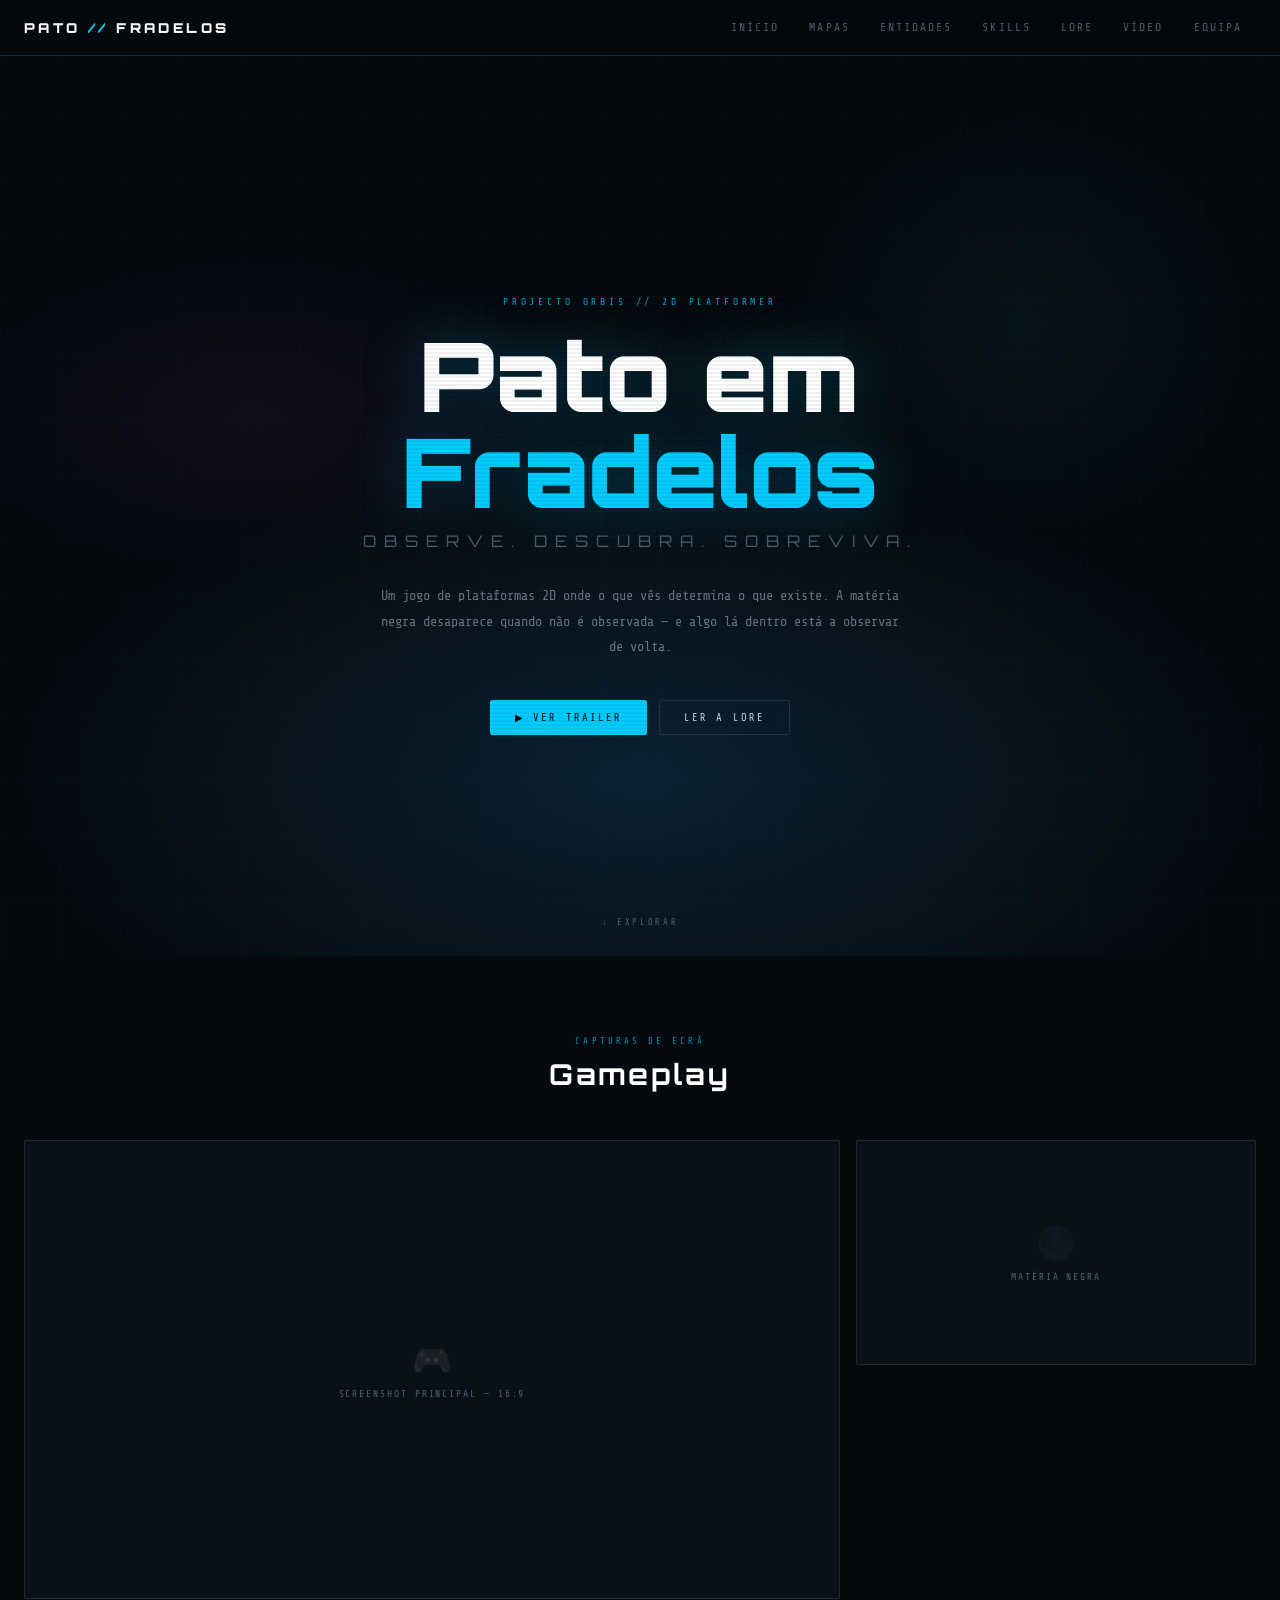
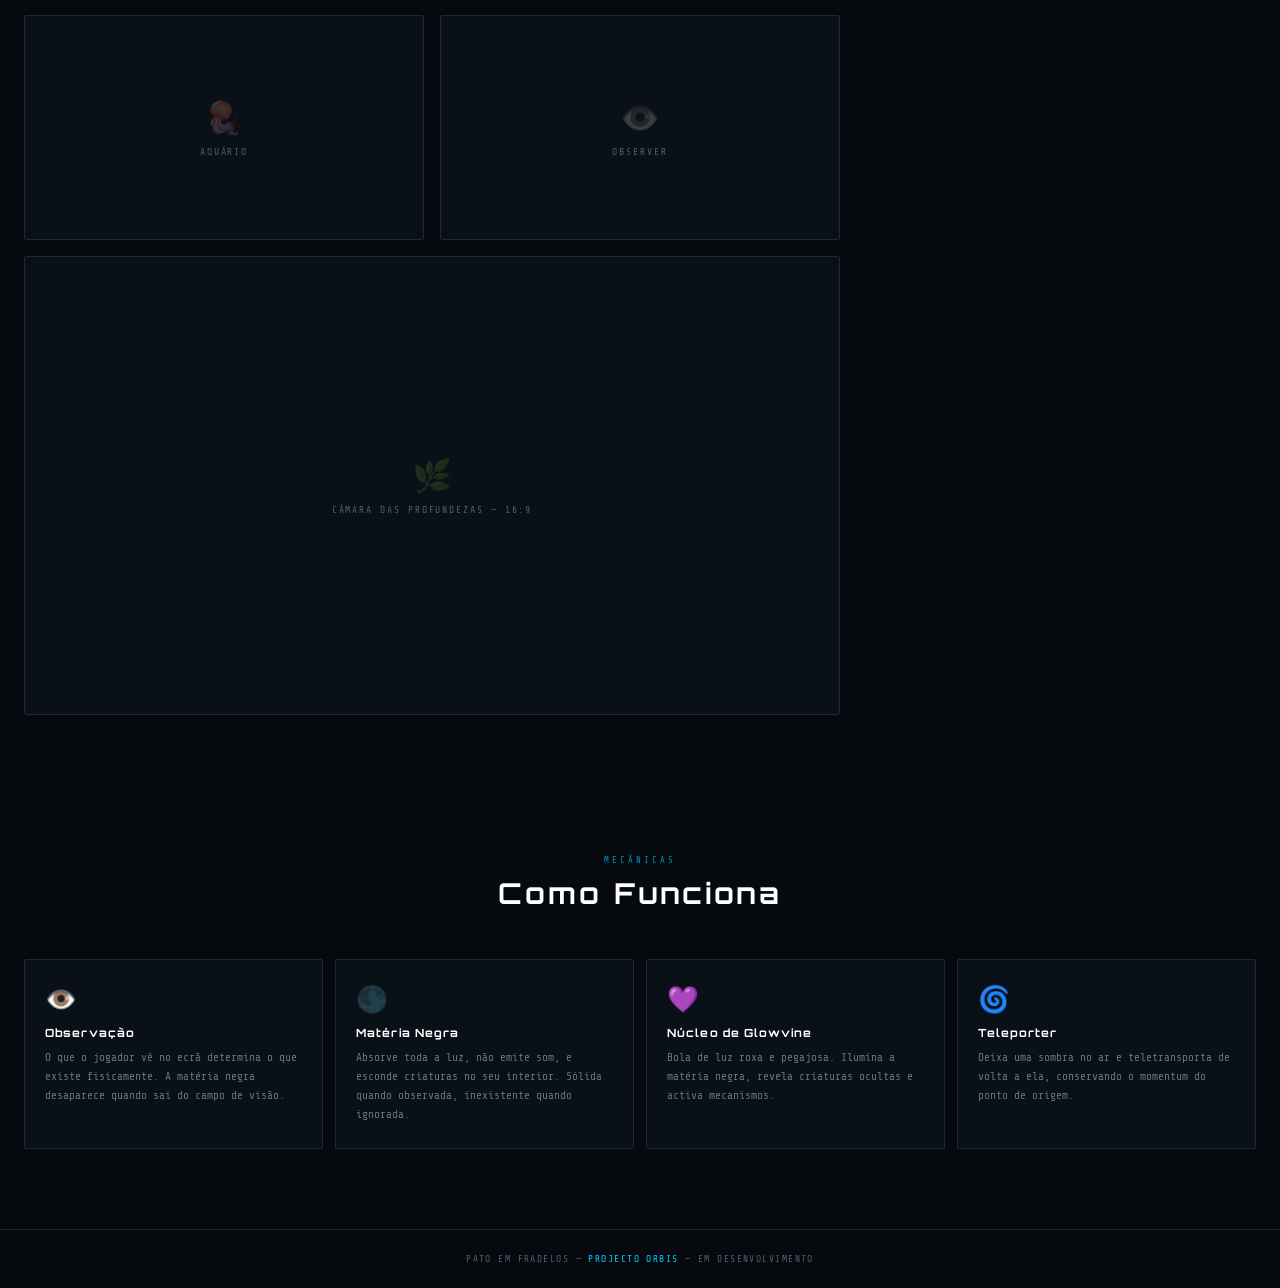
==== index.html @ f231f7df "Rework Maps Added New System to Show the Maps by Cams" ====
<!DOCTYPE html>
<html lang="pt">
<head>
  <link rel="icon" type="image/png" sizes="80x80" href="favicon.ico">
  <link rel="shortcut icon" type="image/x-icon" href="favicon.ico">
  <link rel="apple-touch-icon" href="favicon.ico">
  <meta charset="UTF-8">  <meta name="viewport" content="width=device-width, initial-scale=1.0">
  <title>Pato em Fradelos</title>
  <link rel="preconnect" href="https://fonts.googleapis.com">
  <link href="https://fonts.googleapis.com/css2?family=VT323&family=Share+Tech+Mono&family=Orbitron:wght@400;700;900&display=swap" rel="stylesheet">
  <link rel="stylesheet" href="css/global.css">
  <link rel="stylesheet" href="css/index.css">
</head>
<body>

  <!-- ── NAVBAR ── -->
  <nav class="navbar">
    <a href="index.html" class="navbar__logo">PATO <span>//</span> FRADELOS</a>
    <ul class="navbar__links">
      <li><a href="index.html" class="active">Início</a></li>
      <li><a href="pages/maps.html">Mapas</a></li>
      <li><a href="pages/entities.html">Entidades</a></li>
      <li><a href="pages/skills.html">Skills</a></li>
      <li><a href="pages/lore.html">Lore</a></li>
      <li><a href="pages/video.html">Vídeo</a></li>
      <li><a href="pages/team.html">Equipa</a></li>
    </ul>
    <button class="navbar__hamburger" aria-label="Abrir menu">
      <span></span><span></span><span></span>
    </button>
  </nav>
  <div class="navbar__mobile-menu">
    <a href="index.html" class="active">Início</a>
    <a href="pages/maps.html">Mapas</a>
    <a href="pages/entities.html">Entidades</a>
    <a href="pages/skills.html">Skills</a>
    <a href="pages/lore.html">Lore</a>
    <a href="pages/video.html">Vídeo</a>
    <a href="pages/team.html">Equipa</a>
  </div>

  <div class="page-content">

    <!-- ── HERO ── -->
    <section class="hero">
      <div class="hero__bg"></div>
      <div class="hero__grid"></div>

      <div class="hero__content">
        <div class="hero__eyebrow">Projecto ORBIS // 2D Platformer</div>
        <h1 class="hero__title">Pato em<br><span>Fradelos</span></h1>
        <p class="hero__subtitle">Observe. Descubra. Sobreviva.</p>
        <p class="hero__desc">
          Um jogo de plataformas 2D onde o que vês determina o que existe.
          A matéria negra desaparece quando não é observada — e algo lá dentro
          está a observar de volta.
        </p>
        <div class="hero__cta">
          <a href="pages/video.html" class="btn btn--primary">▶ Ver Trailer</a>
          <a href="pages/lore.html" class="btn btn--outline">Ler a Lore</a>
        </div>
      </div>

      <div class="hero__scroll">↓ explorar</div>
    </section>

    <!-- ── GALERIA DE SCREENSHOTS ── -->
    <section class="gallery-section">
      <div class="section-header">
        <div class="section-eyebrow">Capturas de Ecrã</div>
        <h2 class="section-title">Gameplay</h2>
      </div>

      <div class="gallery-grid">
        <!-- Card largo — screenshot principal -->
        <div class="gallery-card gallery-card--wide">
          <div class="gallery-card__placeholder">
            <span class="gallery-card__placeholder-icon">🎮</span>
            <span class="gallery-card__placeholder-label">Screenshot Principal — 16:9</span>
          </div>
          <div class="gallery-card__overlay">+ ver</div>
        </div>

        <!-- Card normal -->
        <div class="gallery-card">
          <div class="gallery-card__placeholder">
            <span class="gallery-card__placeholder-icon">🌑</span>
            <span class="gallery-card__placeholder-label">Matéria Negra</span>
          </div>
          <div class="gallery-card__overlay">+ ver</div>
        </div>

        <!-- Card normal -->
        <div class="gallery-card">
          <div class="gallery-card__placeholder">
            <span class="gallery-card__placeholder-icon">🪼</span>
            <span class="gallery-card__placeholder-label">Aquário</span>
          </div>
          <div class="gallery-card__overlay">+ ver</div>
        </div>

        <!-- Card normal -->
        <div class="gallery-card">
          <div class="gallery-card__placeholder">
            <span class="gallery-card__placeholder-icon">👁️</span>
            <span class="gallery-card__placeholder-label">Observer</span>
          </div>
          <div class="gallery-card__overlay">+ ver</div>
        </div>

        <!-- Card largo -->
        <div class="gallery-card gallery-card--wide">
          <div class="gallery-card__placeholder">
            <span class="gallery-card__placeholder-icon">🌿</span>
            <span class="gallery-card__placeholder-label">Câmara das Profundezas — 16:9</span>
          </div>
          <div class="gallery-card__overlay">+ ver</div>
        </div>
      </div>
    </section>

    <!-- ── CARACTERÍSTICAS DO JOGO ── -->
    <section class="features-section">
      <div class="section-header">
        <div class="section-eyebrow">Mecânicas</div>
        <h2 class="section-title">Como Funciona</h2>
      </div>

      <div class="features-grid">
        <div class="feature-card" data-animate>
          <span class="feature-card__icon">👁️</span>
          <div class="feature-card__title">Observação</div>
          <p class="feature-card__desc">
            O que o jogador vê no ecrã determina o que existe fisicamente.
            A matéria negra desaparece quando sai do campo de visão.
          </p>
        </div>

        <div class="feature-card" data-animate>
          <span class="feature-card__icon">🌑</span>
          <div class="feature-card__title">Matéria Negra</div>
          <p class="feature-card__desc">
            Absorve toda a luz, não emite som, e esconde criaturas no seu interior.
            Sólida quando observada, inexistente quando ignorada.
          </p>
        </div>

        <div class="feature-card" data-animate>
          <span class="feature-card__icon">💜</span>
          <div class="feature-card__title">Núcleo de Glowvine</div>
          <p class="feature-card__desc">
            Bola de luz roxa e pegajosa. Ilumina a matéria negra,
            revela criaturas ocultas e activa mecanismos.
          </p>
        </div>

        <div class="feature-card" data-animate>
          <span class="feature-card__icon">🌀</span>
          <div class="feature-card__title">Teleporter</div>
          <p class="feature-card__desc">
            Deixa uma sombra no ar e teletransporta de volta a ela,
            conservando o momentum do ponto de origem.
          </p>
        </div>
      </div>
    </section>

    <!-- ── FOOTER ── -->
    <footer class="footer">
      <p>Pato em Fradelos &mdash; <span>Projecto ORBIS</span> &mdash; Em desenvolvimento</p>
    </footer>

  </div><!-- fim page-content -->

  <script src="js/main.js"></script>
</body>
</html>
---- css/global.css ----
/* ============================================================
   GLOBAL.CSS — Estilos partilhados por todas as páginas
   Pato em Fradelos / ORBIS Field Site
   ============================================================ */

/* ── RESET & BASE ── */
*, *::before, *::after {
  margin: 0;
  padding: 0;
  box-sizing: border-box;
}

:root {
  /* Paleta principal */
  --bg:           #060a0f;
  --bg-panel:     #0a1018;
  --bg-hover:     rgba(255, 255, 255, 0.03);
  --border:       #1a2a3a;
  --border-light: #243444;

  /* Texto */
  --text:         #c8d8e8;
  --text-dim:     #4a6070;
  --text-muted:   rgba(200, 216, 232, 0.5);

  /* Cores de acento por entidade */
  --cyan:         #00ccff;
  --purple:       #8b2fc9;
  --red:          #ff1a4a;
  --gold:         #ffcc00;
  --blue-dark:    #556688;
  --blue-baby:    #0a1a2e;

  /* Scrollbar */
  --scroll-track: #0a1a2e;
  --scroll-thumb: #00ccff;

  /* Tipografia */
  --font-mono:    'Share Tech Mono', monospace;
  --font-display: 'Orbitron', monospace;
  --font-vt:      'VT323', monospace;

  /* Layout */
  --nav-height:   56px;
  --max-width:    1400px;
  --radius:       2px;

  /* Transições */
  --transition:   0.2s ease;
}

html {
  scroll-behavior: smooth;
  font-size: 16px;
}

body {
  background: var(--bg);
  color: var(--text);
  font-family: var(--font-mono);
  min-height: 100vh;
  overflow-x: hidden;
  cursor: crosshair;
}

/* ── SCROLLBAR GLOBAL ── */
::-webkit-scrollbar {
  width: 6px;
  height: 6px;
}
::-webkit-scrollbar-track {
  background: var(--scroll-track);
  border-radius: 3px;
}
::-webkit-scrollbar-thumb {
  background: var(--scroll-thumb);
  border-radius: 3px;
}
::-webkit-scrollbar-thumb:hover {
  background: #33ddff;
}

/* ── SCANLINES — efeito CRT subtil ── */
body::after {
  content: '';
  position: fixed;
  inset: 0;
  background: repeating-linear-gradient(
    0deg,
    transparent,
    transparent 2px,
    rgba(0, 0, 0, 0.06) 2px,
    rgba(0, 0, 0, 0.06) 4px
  );
  pointer-events: none;
  z-index: 9999;
}

/* ── NAVBAR ── */
.navbar {
  position: fixed;
  top: 0;
  left: 0;
  right: 0;
  height: var(--nav-height);
  background: rgba(6, 10, 15, 0.95);
  border-bottom: 1px solid var(--border);
  backdrop-filter: blur(12px);
  -webkit-backdrop-filter: blur(12px);
  z-index: 1000;
  display: flex;
  align-items: center;
  justify-content: space-between;
  padding: 0 24px;
}

/* Logo da navbar */
.navbar__logo {
  font-family: var(--font-display);
  font-weight: 900;
  font-size: 0.85rem;
  letter-spacing: 0.25em;
  color: #fff;
  text-decoration: none;
  white-space: nowrap;
}
.navbar__logo span { color: var(--cyan); }

/* Links de navegação — desktop */
.navbar__links {
  display: flex;
  align-items: center;
  gap: 2px;
  list-style: none;
}

.navbar__links a {
  display: block;
  padding: 8px 14px;
  font-size: 0.72rem;
  letter-spacing: 0.18em;
  text-transform: uppercase;
  text-decoration: none;
  color: var(--text-dim);
  position: relative;
  transition: color var(--transition);
  white-space: nowrap;
}

.navbar__links a::after {
  content: '';
  position: absolute;
  bottom: 0; left: 14px; right: 14px;
  height: 2px;
  background: var(--cyan);
  transform: scaleX(0);
  transform-origin: right;
  transition: transform 0.3s cubic-bezier(0.4, 0, 0.2, 1);
  border-radius: 1px;
}

.navbar__links a:hover,
.navbar__links a.active {
  color: #fff;
}

.navbar__links a:hover::after,
.navbar__links a.active::after {
  transform: scaleX(1);
  transform-origin: left;
}

/* Botão hamburger — só visível em mobile */
.navbar__hamburger {
  display: none;
  flex-direction: column;
  gap: 5px;
  background: none;
  border: none;
  cursor: pointer;
  padding: 4px;
}
.navbar__hamburger span {
  display: block;
  width: 22px;
  height: 2px;
  background: var(--text-dim);
  border-radius: 1px;
  transition: all 0.3s ease;
}

/* Menu mobile — aberto */
.navbar__mobile-menu {
  display: none;
  position: fixed;
  top: var(--nav-height);
  left: 0;
  right: 0;
  background: rgba(6, 10, 15, 0.98);
  border-bottom: 1px solid var(--border);
  padding: 12px 0;
  z-index: 999;
  flex-direction: column;
}
.navbar__mobile-menu.open {
  display: flex;
}
.navbar__mobile-menu a {
  display: block;
  padding: 14px 24px;
  font-size: 0.7rem;
  letter-spacing: 0.2em;
  text-transform: uppercase;
  text-decoration: none;
  color: var(--text-dim);
  border-left: 2px solid transparent;
  transition: all var(--transition);
}
.navbar__mobile-menu a:hover,
.navbar__mobile-menu a.active {
  color: #fff;
  border-left-color: var(--cyan);
  background: var(--bg-hover);
}

/* ── CONTEÚDO PRINCIPAL ── */
/* Offset da navbar fixa */
.page-content {
  padding-top: var(--nav-height);
  min-height: 100vh;
}

/* ── UTILITÁRIOS GERAIS ── */

/* Linha separadora com gradiente */
.divider {
  height: 1px;
  background: linear-gradient(90deg, transparent, var(--border-light), transparent);
  margin: 32px 0;
}

/* Tag de estado (ponto + texto) */
.status-tag {
  display: inline-flex;
  align-items: center;
  gap: 8px;
  font-size: 0.6rem;
  letter-spacing: 0.2em;
  text-transform: uppercase;
  color: var(--text-dim);
}
.status-tag__dot {
  width: 6px;
  height: 6px;
  border-radius: 50%;
  background: #00ff88;
  animation: blink 2s infinite;
}

/* Animação de piscar para indicadores de estado */
@keyframes blink {
  0%, 100% { opacity: 1; }
  50%       { opacity: 0.2; }
}

/* Badge genérico */
.badge {
  display: inline-block;
  padding: 3px 10px;
  font-size: 0.6rem;
  letter-spacing: 0.15em;
  text-transform: uppercase;
  border: 1px solid currentColor;
  border-radius: var(--radius);
}

/* Bloco de informação com título flutuante */
.info-block {
  border: 1px solid var(--border);
  padding: 20px;
  position: relative;
  border-radius: var(--radius);
}
.info-block__title {
  position: absolute;
  top: -1px;
  left: 16px;
  background: var(--bg);
  padding: 0 8px;
  font-size: 0.55rem;
  letter-spacing: 0.25em;
  text-transform: uppercase;
  color: var(--text-dim);
  transform: translateY(-50%);
}

/* Texto de corpo dentro de blocos */
.info-block p {
  font-size: 0.78rem;
  line-height: 1.85;
  color: var(--text-muted);
}

/* ── ANIMAÇÕES REUTILIZÁVEIS ── */

/* Fade + subida na entrada */
@keyframes fadeInUp {
  from { opacity: 0; transform: translateY(16px); }
  to   { opacity: 1; transform: translateY(0); }
}

/* Preenchimento de barra da esquerda para a direita */
@keyframes fillIn {
  from { transform: scaleX(0); }
  to   { transform: scaleX(1); }
}

/* Varrimento de scan vertical */
@keyframes scan {
  0%   { top: 0; }
  100% { top: 100%; }
}

/* Piscar de perigo */
@keyframes dangerBlink {
  0%, 100% { opacity: 1; }
  50%       { opacity: 0.4; }
}

/* ── MEDIA QUERIES ── */

/* Tablet e abaixo */
@media (max-width: 768px) {
  /* Esconde links da navbar, mostra hamburger */
  .navbar__links    { display: none; }
  .navbar__hamburger { display: flex; }

  .navbar {
    padding: 0 16px;
  }

  .navbar__logo {
    font-size: 0.75rem;
  }
}

/* Mobile pequeno */
@media (max-width: 480px) {
  :root {
    --nav-height: 50px;
  }
}
---- css/index.css ----
/* ============================================================
   INDEX.CSS — Estilos exclusivos da página principal
   ============================================================ */

/* ── HERO ── */
.hero {
  position: relative;
  min-height: 100vh;
  display: flex;
  flex-direction: column;
  align-items: center;
  justify-content: center;
  overflow: hidden;
  padding: 80px 24px 60px;
  text-align: center;
}

/* Fundo gradiente animado do hero */
.hero__bg {
  position: absolute;
  inset: 0;
  background:
    radial-gradient(ellipse 70% 50% at 50% 80%, rgba(20, 80, 120, 0.35) 0%, transparent 70%),
    radial-gradient(ellipse 40% 30% at 20% 40%, rgba(139, 47, 201, 0.08) 0%, transparent 60%),
    radial-gradient(ellipse 30% 40% at 80% 30%, rgba(0, 204, 255, 0.05) 0%, transparent 60%);
  animation: heroBgShift 10s ease-in-out infinite alternate;
}

@keyframes heroBgShift {
  0%   { opacity: 0.7; transform: scale(1); }
  100% { opacity: 1;   transform: scale(1.03); }
}

/* Grid subtil no hero */
.hero__grid {
  position: absolute;
  inset: 0;
  background-image:
    linear-gradient(rgba(0, 204, 255, 0.025) 1px, transparent 1px),
    linear-gradient(90deg, rgba(0, 204, 255, 0.025) 1px, transparent 1px);
  background-size: 60px 60px;
  pointer-events: none;
}

/* Conteúdo central do hero */
.hero__content {
  position: relative;
  z-index: 2;
  max-width: 800px;
  animation: fadeInUp 0.8s ease both;
}

.hero__eyebrow {
  font-size: 0.6rem;
  letter-spacing: 0.4em;
  text-transform: uppercase;
  color: var(--cyan);
  margin-bottom: 20px;
  opacity: 0.8;
}

.hero__title {
  font-family: var(--font-display);
  font-weight: 900;
  font-size: clamp(2.5rem, 8vw, 6rem);
  line-height: 1;
  color: #fff;
  text-shadow: 0 0 60px rgba(0, 204, 255, 0.3);
  margin-bottom: 12px;
}
.hero__title span { color: var(--cyan); }

.hero__subtitle {
  font-family: var(--font-display);
  font-size: clamp(0.7rem, 2vw, 1rem);
  letter-spacing: 0.5em;
  text-transform: uppercase;
  color: var(--text-dim);
  margin-bottom: 32px;
}

.hero__desc {
  font-size: 0.85rem;
  line-height: 1.9;
  color: var(--text-muted);
  max-width: 520px;
  margin: 0 auto 40px;
}

/* Botões de call-to-action do hero */
.hero__cta {
  display: flex;
  gap: 12px;
  justify-content: center;
  flex-wrap: wrap;
}

.btn {
  display: inline-flex;
  align-items: center;
  gap: 8px;
  padding: 10px 24px;
  font-family: var(--font-mono);
  font-size: 0.65rem;
  letter-spacing: 0.2em;
  text-transform: uppercase;
  text-decoration: none;
  border-radius: var(--radius);
  cursor: pointer;
  transition: all var(--transition);
  border: 1px solid transparent;
}

.btn--primary {
  background: var(--cyan);
  color: var(--bg);
  border-color: var(--cyan);
}
.btn--primary:hover {
  background: #33ddff;
  box-shadow: 0 0 20px rgba(0, 204, 255, 0.4);
}

.btn--outline {
  background: transparent;
  color: var(--text);
  border-color: var(--border-light);
}
.btn--outline:hover {
  border-color: var(--cyan);
  color: var(--cyan);
}

/* Scroll indicator no fundo do hero */
.hero__scroll {
  position: absolute;
  bottom: 28px;
  left: 50%;
  transform: translateX(-50%);
  font-size: 0.55rem;
  letter-spacing: 0.3em;
  text-transform: uppercase;
  color: var(--text-dim);
  animation: heroScrollBounce 2s ease-in-out infinite alternate;
  z-index: 2;
}

@keyframes heroScrollBounce {
  0%   { opacity: 0.3; transform: translateX(-50%) translateY(0); }
  100% { opacity: 0.8; transform: translateX(-50%) translateY(6px); }
}

/* ── SECÇÃO DE SCREENSHOTS / GALERIA ── */
.gallery-section {
  padding: 80px 24px;
  max-width: var(--max-width);
  margin: 0 auto;
}

.section-header {
  text-align: center;
  margin-bottom: 48px;
}

.section-eyebrow {
  font-size: 0.55rem;
  letter-spacing: 0.35em;
  text-transform: uppercase;
  color: var(--cyan);
  opacity: 0.7;
  margin-bottom: 10px;
}

.section-title {
  font-family: var(--font-display);
  font-size: clamp(1.2rem, 3vw, 1.8rem);
  font-weight: 700;
  color: #fff;
  letter-spacing: 0.1em;
}

/* Grid de screenshots — 3 colunas no desktop */
.gallery-grid {
  display: grid;
  grid-template-columns: repeat(3, 1fr);
  gap: 16px;
}

/* Card de screenshot individual */
.gallery-card {
  position: relative;
  aspect-ratio: 16 / 9;
  background: var(--bg-panel);
  border: 1px solid var(--border);
  border-radius: var(--radius);
  overflow: hidden;
  cursor: pointer;
  transition: border-color var(--transition), transform var(--transition);
}
.gallery-card:hover {
  border-color: rgba(0, 204, 255, 0.4);
  transform: translateY(-3px);
}

/* Placeholder visual enquanto não há imagem */
.gallery-card__placeholder {
  width: 100%;
  height: 100%;
  display: flex;
  flex-direction: column;
  align-items: center;
  justify-content: center;
  gap: 10px;
}
.gallery-card__placeholder-icon {
  font-size: 2rem;
  opacity: 0.2;
}
.gallery-card__placeholder-label {
  font-size: 0.6rem;
  letter-spacing: 0.2em;
  text-transform: uppercase;
  color: var(--text-dim);
}

/* Overlay ao hover no card */
.gallery-card__overlay {
  position: absolute;
  inset: 0;
  background: rgba(0, 204, 255, 0.06);
  opacity: 0;
  transition: opacity var(--transition);
  display: flex;
  align-items: center;
  justify-content: center;
}
.gallery-card:hover .gallery-card__overlay { opacity: 1; }

/* Card grande que ocupa 2 colunas */
.gallery-card--wide {
  grid-column: span 2;
}

/* ── SECÇÃO DE CARACTERÍSTICAS ── */
.features-section {
  padding: 60px 24px 80px;
  max-width: var(--max-width);
  margin: 0 auto;
}

/* Grid de features — 4 colunas no desktop */
.features-grid {
  display: grid;
  grid-template-columns: repeat(4, 1fr);
  gap: 12px;
}

/* Card de feature individual */
.feature-card {
  padding: 24px 20px;
  border: 1px solid var(--border);
  border-radius: var(--radius);
  background: var(--bg-panel);
  transition: border-color var(--transition);
}
.feature-card:hover {
  border-color: rgba(0, 204, 255, 0.2);
}

.feature-card__icon {
  font-size: 1.6rem;
  margin-bottom: 12px;
  display: block;
}

.feature-card__title {
  font-family: var(--font-display);
  font-size: 0.7rem;
  font-weight: 700;
  letter-spacing: 0.1em;
  color: #fff;
  margin-bottom: 8px;
}

.feature-card__desc {
  font-size: 0.7rem;
  line-height: 1.7;
  color: var(--text-muted);
}

/* ── FOOTER ── */
.footer {
  border-top: 1px solid var(--border);
  padding: 24px;
  text-align: center;
}
.footer p {
  font-size: 0.6rem;
  letter-spacing: 0.15em;
  color: var(--text-dim);
  text-transform: uppercase;
}
.footer span { color: var(--cyan); }

/* ── MEDIA QUERIES ── */
@media (max-width: 900px) {
  .gallery-grid {
    grid-template-columns: repeat(2, 1fr);
  }
  .gallery-card--wide {
    grid-column: span 1;
  }
  .features-grid {
    grid-template-columns: repeat(2, 1fr);
  }
}

@media (max-width: 600px) {
  .gallery-grid {
    grid-template-columns: 1fr;
  }
  .features-grid {
    grid-template-columns: 1fr;
  }
  .hero__cta {
    flex-direction: column;
    align-items: center;
  }
}
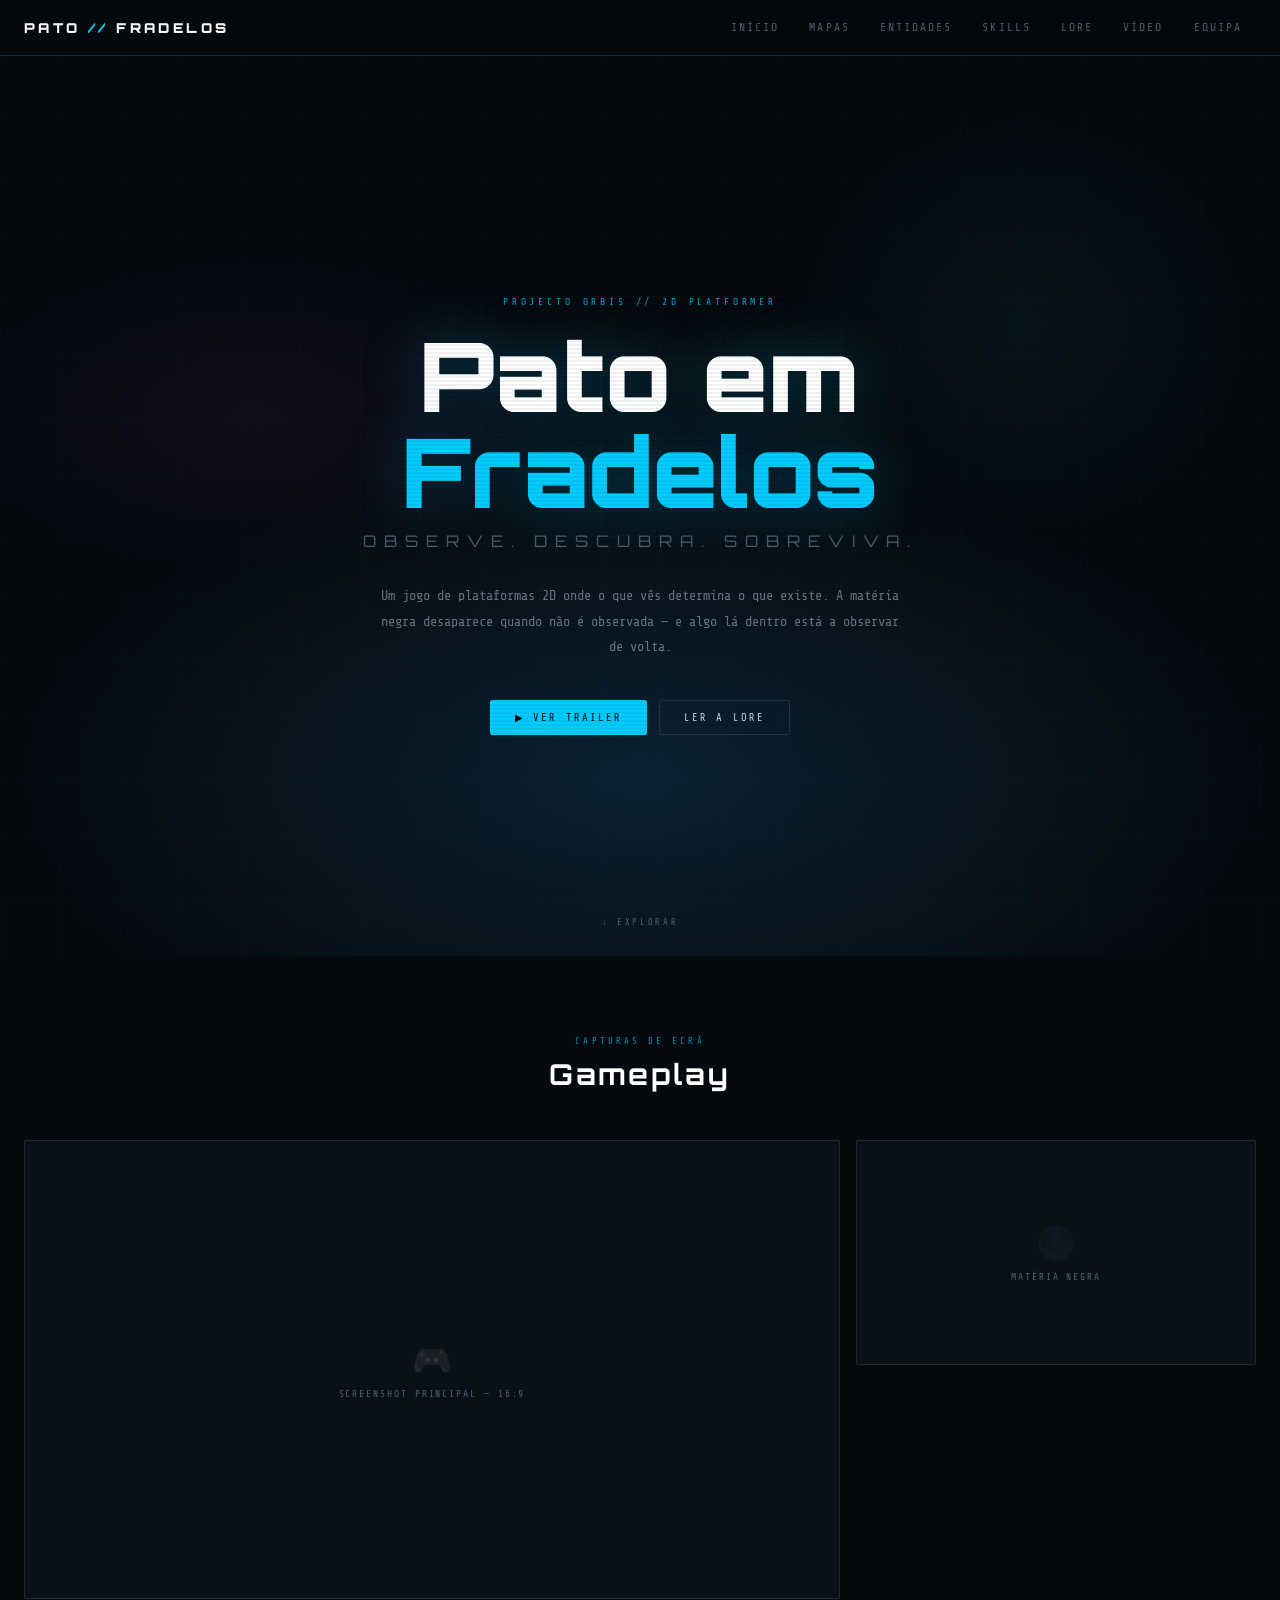
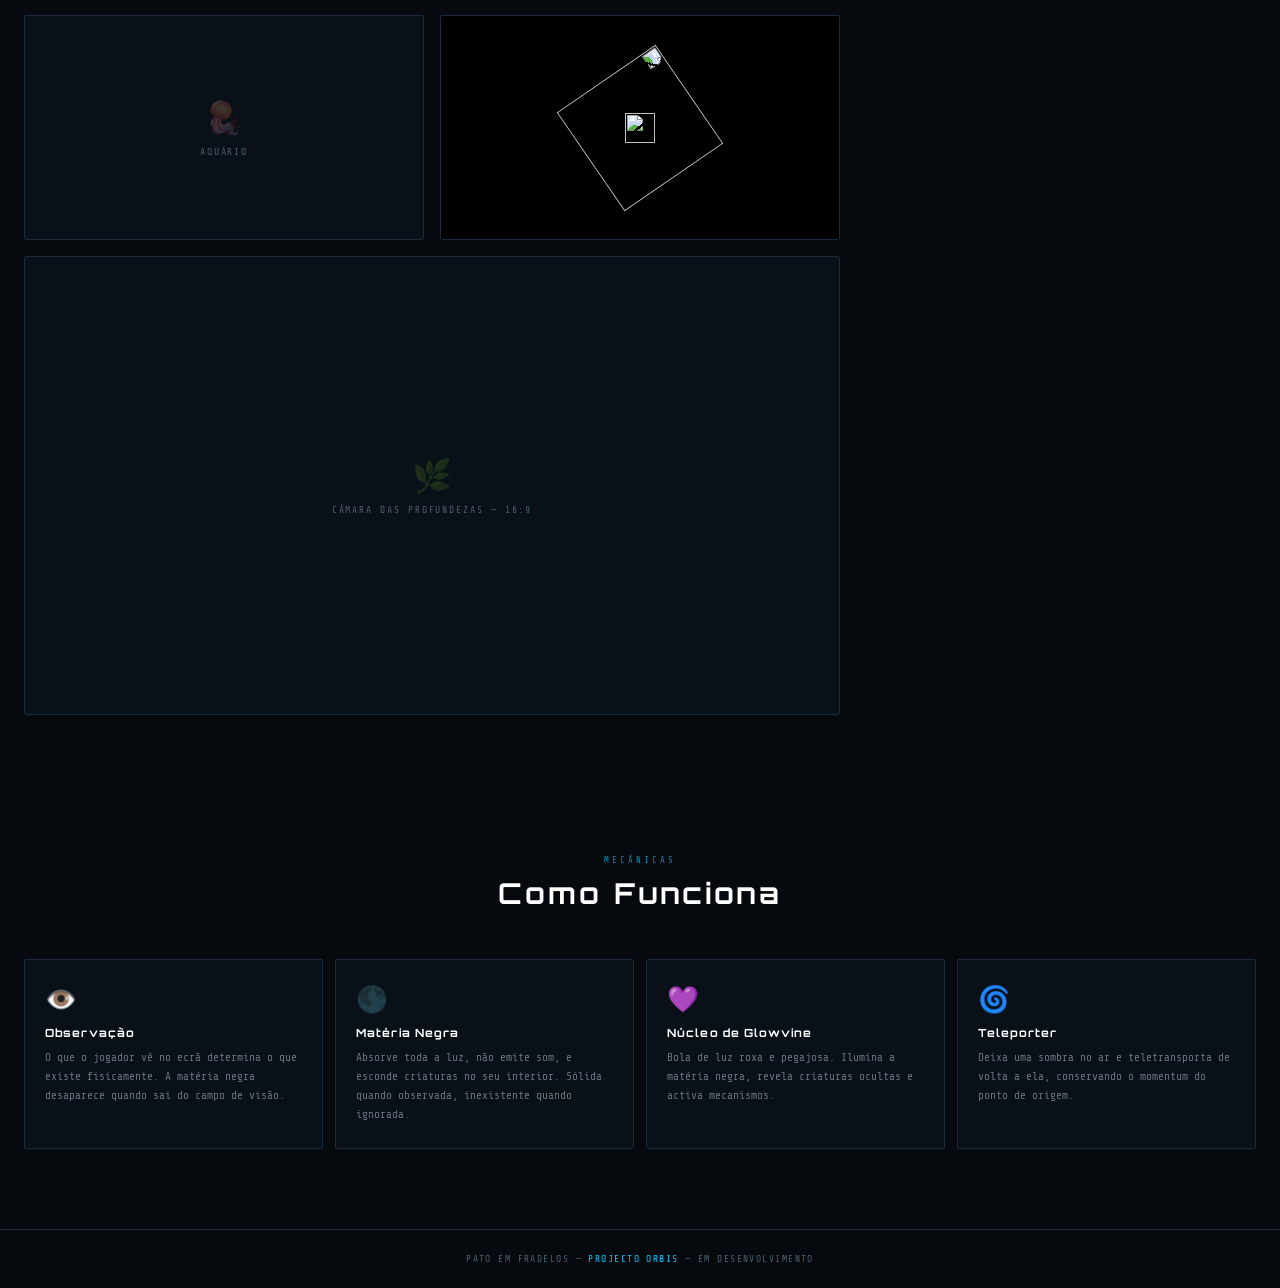
==== commit e3a38f9f: "Observer Mini Game" ====
--- a/index.html
+++ b/index.html
@@ -99,13 +99,40 @@
           <div class="gallery-card__overlay">+ ver</div>
         </div>
 
-        <!-- Card normal -->
-        <div class="gallery-card">
-          <div class="gallery-card__placeholder">
-            <span class="gallery-card__placeholder-icon">👁️</span>
-            <span class="gallery-card__placeholder-label">Observer</span>
-          </div>
-          <div class="gallery-card__overlay">+ ver</div>
+        <!-- Card Observer — clicável -->
+        <div id="obs-card" class="gallery-card gallery-card--observer" onclick="window.location.href='pages/observer.html'" style="cursor:none;position:relative;overflow:hidden;background:#000;">
+          <!-- Observer eye that follows mouse inside the card -->
+          <div id="obs-card-eye" style="
+            position:absolute;
+            left:50%;top:50%;
+            width:120px;height:120px;
+            transform:translate(-50%,-50%);
+            pointer-events:none;
+            z-index:2;
+          ">
+            <!-- Rotating ObserverFull -->
+            <img id="obs-card-full" src="ObserverFull.webp" style="
+              position:absolute;inset:0;
+              width:100%;height:100%;
+              image-rendering:pixelated;
+              transition: filter 0.3s ease;
+            ">
+            <!-- Pupil that tracks mouse -->
+            <div id="obs-card-pupil-wrap" style="
+              position:absolute;
+              left:50%;top:50%;
+              transform:translate(-50%,-50%);
+              width:30px;height:30px;
+              pointer-events:none;
+            ">
+              <img id="obs-card-pupil" src="ObserverRedFrontPupil.webp" style="
+                position:absolute;inset:0;
+                width:100%;height:100%;
+                image-rendering:pixelated;
+              ">
+            </div>
+          </div>
+          <div class="gallery-card__overlay" style="cursor:none;font-size:0.7rem;letter-spacing:0.2em;color:rgba(200,30,30,0.9);z-index:3;">👁 ENTRAR</div>
         </div>
 
         <!-- Card largo -->
@@ -173,5 +200,98 @@
   </div><!-- fim page-content -->
 
   <script src="js/main.js"></script>
+
+  <style>
+  /* Default cursor: crosshair (+) for the whole page */
+  body { cursor: crosshair; }
+
+  /* No cursor inside the observer card (handled by JS eye) */
+  #obs-card { cursor: none !important; }
+  #obs-card * { cursor: none !important; }
+  </style>
+
+  <script>
+  (function(){
+    const card       = document.getElementById('obs-card');
+    const fullImg    = document.getElementById('obs-card-full');
+    const pupilWrap  = document.getElementById('obs-card-pupil-wrap');
+    const eyeDiv     = document.getElementById('obs-card-eye');
+
+    let angle = 0;
+    let rotSpeed = 0.5; // deg/frame — increases with time
+    let hoverStartTime = null;
+    let isHovering = false;
+    let lastTS = null;
+    let mx = 0, my = 0; // mouse relative to card center
+
+    // Max glow intensity config
+    const MAX_GLOW_TIME = 5000; // ms to reach max glow
+    const MAX_GLOW_PX = 40;
+    const MAX_SPEED = 12; // deg/frame max
+
+    // Pupil track radius (max offset from center)
+    const PUPIL_RADIUS = 18;
+
+    card.addEventListener('mouseenter', (e) => {
+      isHovering = true;
+      hoverStartTime = performance.now();
+    });
+
+    card.addEventListener('mouseleave', () => {
+      isHovering = false;
+      hoverStartTime = null;
+      rotSpeed = 0.5;
+      // Reset pupil to center
+      pupilWrap.style.transform = 'translate(-50%, -50%)';
+    });
+
+    card.addEventListener('mousemove', (e) => {
+      const rect = card.getBoundingClientRect();
+      const cx = rect.left + rect.width / 2;
+      const cy = rect.top + rect.height / 2;
+      mx = e.clientX - cx;
+      my = e.clientY - cy;
+    });
+
+    function animate(ts) {
+      if (!lastTS) lastTS = ts;
+      const dt = ts - lastTS;
+      lastTS = ts;
+
+      if (isHovering && hoverStartTime !== null) {
+        const elapsed = ts - hoverStartTime;
+        const t = Math.min(elapsed / MAX_GLOW_TIME, 1);
+
+        // Speed ramp: ease-in
+        rotSpeed = 0.5 + (MAX_SPEED - 0.5) * (t * t);
+
+        // Glow intensity
+        const glowPx = Math.round(MAX_GLOW_PX * t);
+        const glowOpacity = 0.2 + 0.8 * t;
+        fullImg.style.filter = `drop-shadow(0 0 ${glowPx}px rgba(200, 20, 20, ${glowOpacity})) drop-shadow(0 0 ${glowPx * 2}px rgba(255, 60, 0, ${glowOpacity * 0.6}))`;
+
+        // Pupil tracking
+        const dist = Math.sqrt(mx * mx + my * my);
+        const norm = dist > 0 ? Math.min(dist, PUPIL_RADIUS) / dist : 0;
+        const px = mx * norm;
+        const py = my * norm;
+        pupilWrap.style.transform = `translate(calc(-50% + ${px}px), calc(-50% + ${py}px))`;
+      } else {
+        // Slowly decay glow and speed when not hovering
+        rotSpeed = Math.max(0.5, rotSpeed - 0.05);
+        fullImg.style.filter = 'none';
+      }
+
+      // Always rotate
+      angle = (angle + rotSpeed * (dt / 16.67)) % 360;
+      fullImg.style.transform = `rotate(${angle}deg)`;
+
+      requestAnimationFrame(animate);
+    }
+
+    requestAnimationFrame(animate);
+  })();
+  </script>
+
 </body>
 </html>
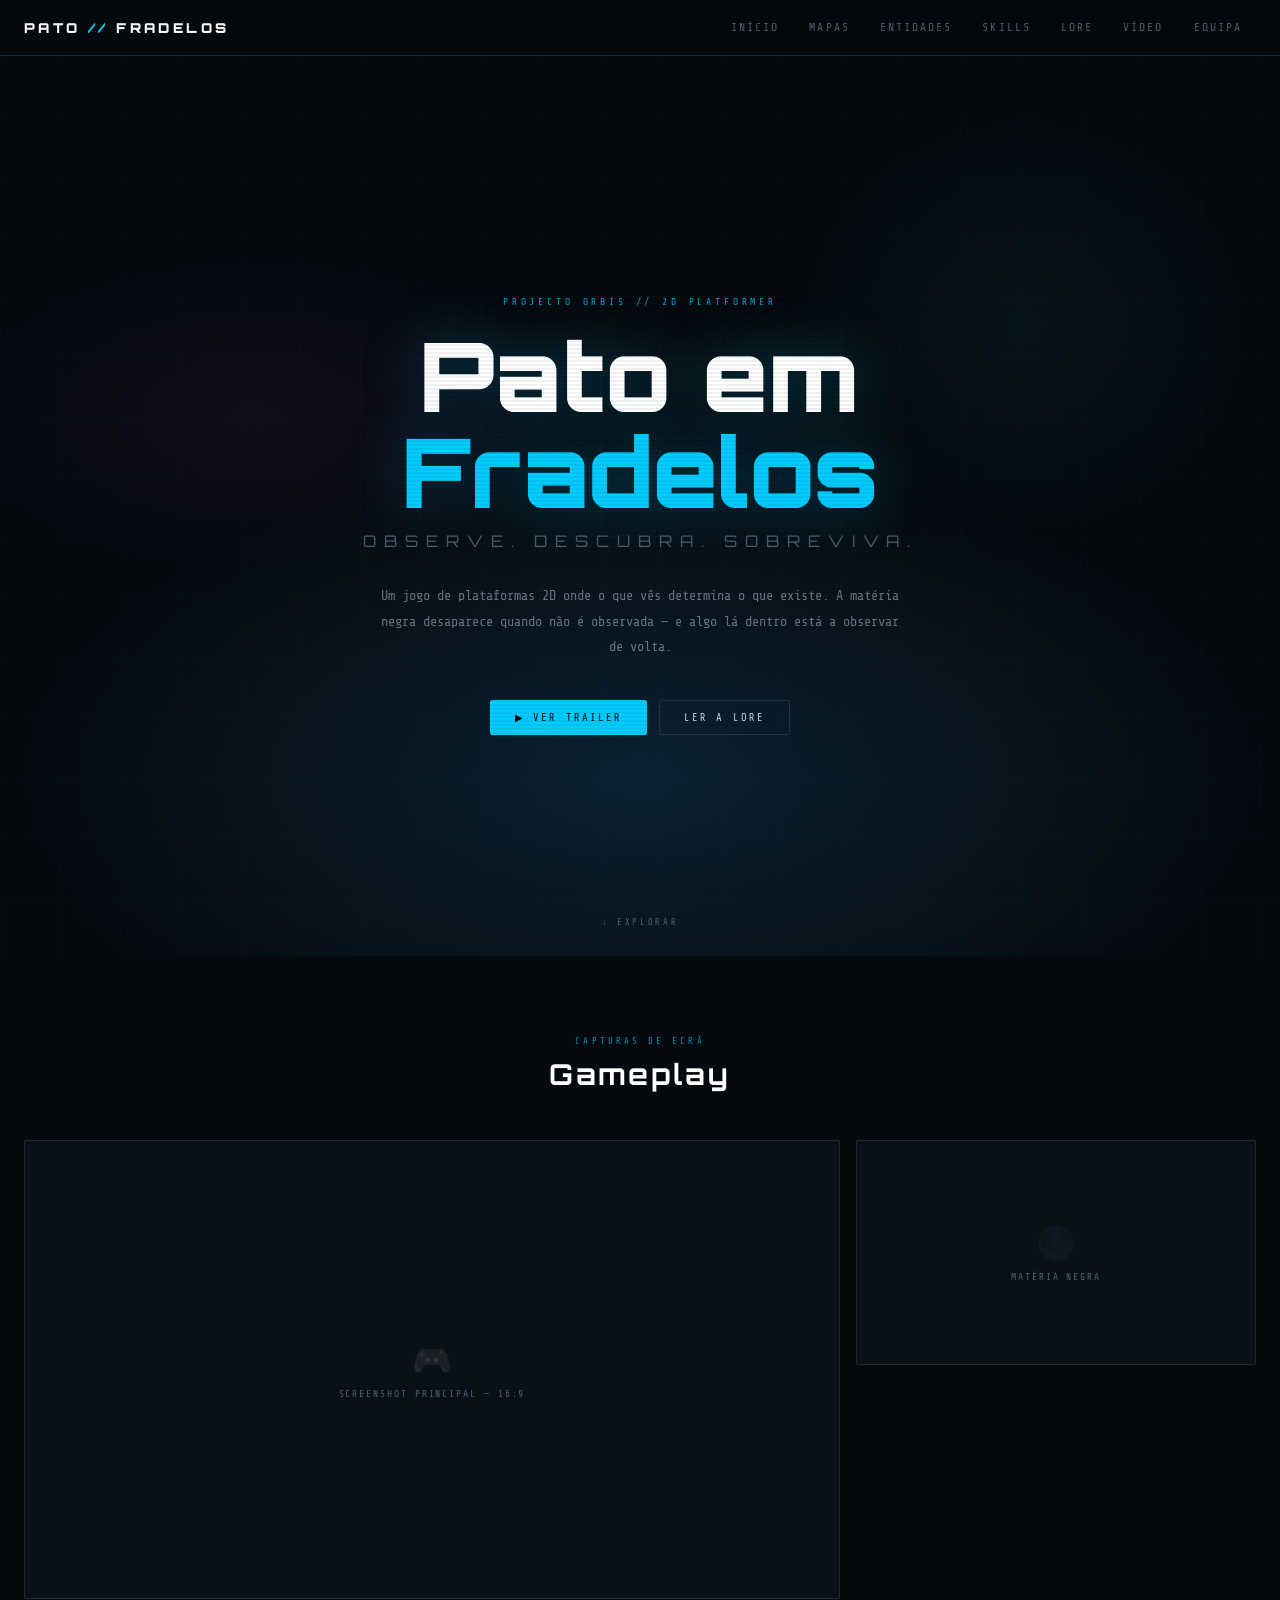
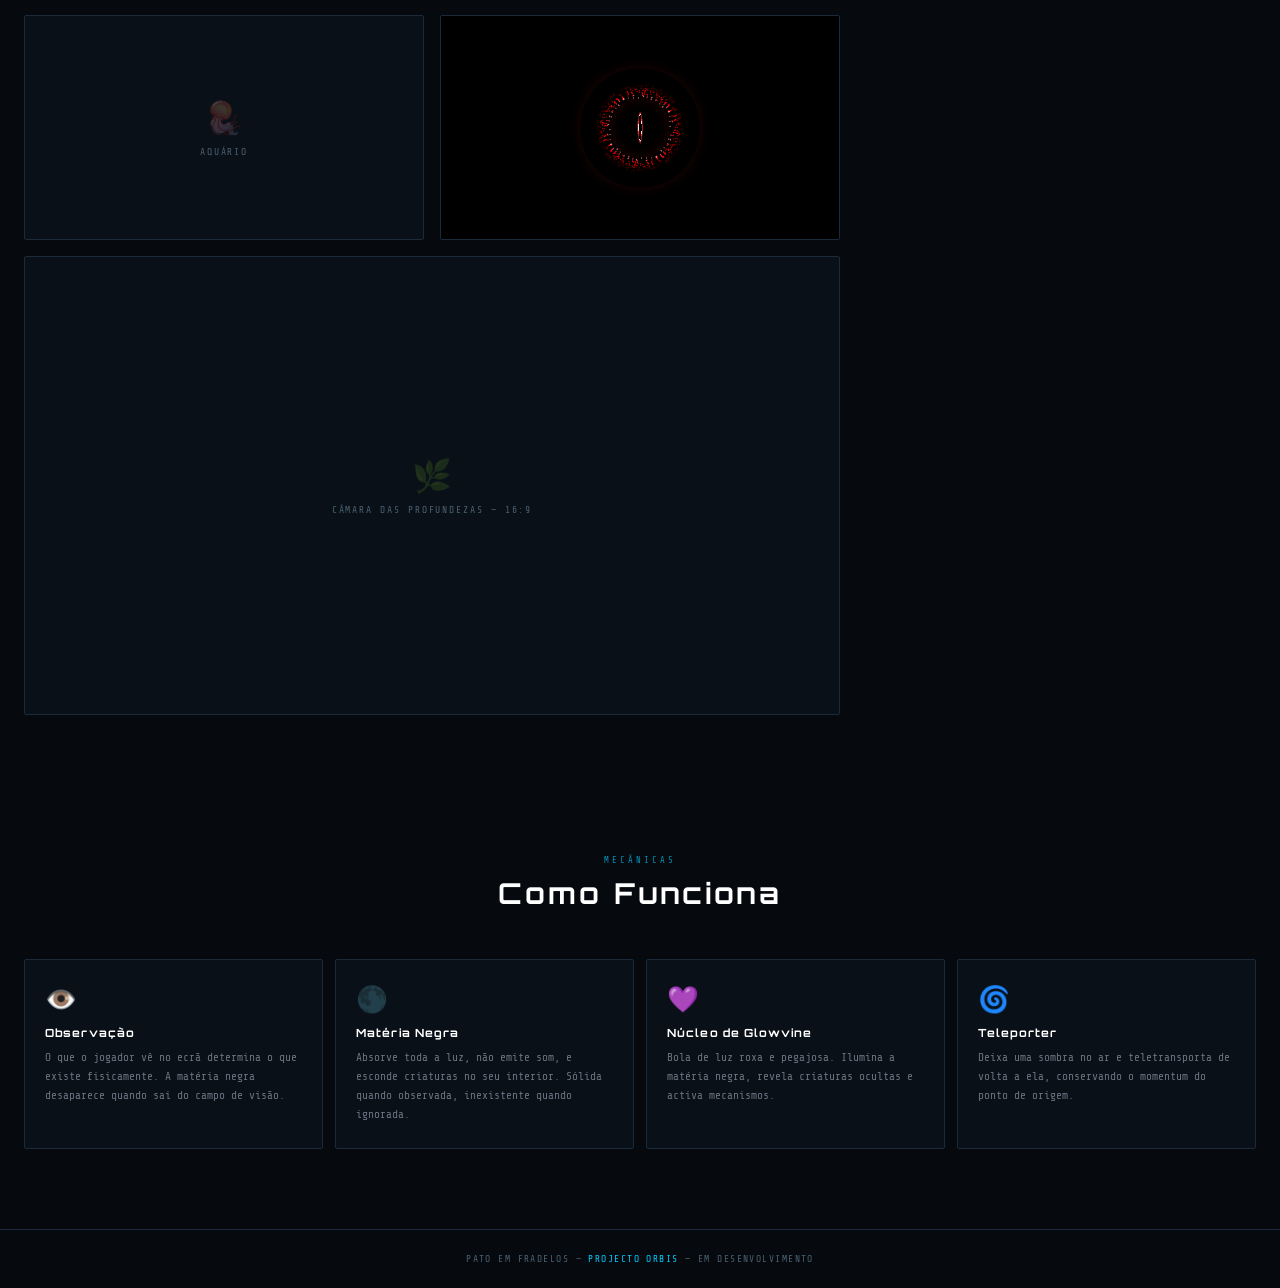
==== commit 1e221381: "Assets Added" ====
--- a/index.html
+++ b/index.html
@@ -100,8 +100,7 @@
         </div>
 
         <!-- Card Observer — clicável -->
-        <div id="obs-card" class="gallery-card gallery-card--observer" onclick="window.location.href='pages/observer.html'" style="cursor:none;position:relative;overflow:hidden;background:#000;">
-          <!-- Observer eye that follows mouse inside the card -->
+        <div id="obs-card" class="gallery-card gallery-card--observer" onclick="window.location.href='pages/observer.html'" style="cursor:crosshair;position:relative;overflow:hidden;background:#000;">          <!-- Observer eye that follows mouse inside the card -->
           <div id="obs-card-eye" style="
             position:absolute;
             left:50%;top:50%;
@@ -110,8 +109,8 @@
             pointer-events:none;
             z-index:2;
           ">
-            <!-- Rotating ObserverFull -->
-            <img id="obs-card-full" src="ObserverFull.webp" style="
+            <!-- Outer red part (ObserverRedFront) -->
+            <img id="obs-card-outer" src="assets/ObserverRedFront.png" style="
               position:absolute;inset:0;
               width:100%;height:100%;
               image-rendering:pixelated;
@@ -122,17 +121,16 @@
               position:absolute;
               left:50%;top:50%;
               transform:translate(-50%,-50%);
-              width:30px;height:30px;
+              width:75px;height:75px;
               pointer-events:none;
             ">
-              <img id="obs-card-pupil" src="ObserverRedFrontPupil.webp" style="
+              <img id="obs-card-pupil" src="assets/ObserverRedFrontPupil.png" style="
                 position:absolute;inset:0;
                 width:100%;height:100%;
                 image-rendering:pixelated;
               ">
             </div>
-          </div>
-          <div class="gallery-card__overlay" style="cursor:none;font-size:0.7rem;letter-spacing:0.2em;color:rgba(200,30,30,0.9);z-index:3;">👁 ENTRAR</div>
+          </div>          <div class="gallery-card__overlay" style="cursor:crosshair;font-size:0.7rem;letter-spacing:0.2em;color:rgba(200,30,30,0.9);z-index:3;">👁 ENTRAR</div>
         </div>
 
         <!-- Card largo -->
@@ -204,53 +202,39 @@
   <style>
   /* Default cursor: crosshair (+) for the whole page */
   body { cursor: crosshair; }
-
-  /* No cursor inside the observer card (handled by JS eye) */
-  #obs-card { cursor: none !important; }
-  #obs-card * { cursor: none !important; }
   </style>
 
   <script>
   (function(){
     const card       = document.getElementById('obs-card');
-    const fullImg    = document.getElementById('obs-card-full');
+    const outerImg   = document.getElementById('obs-card-outer');
     const pupilWrap  = document.getElementById('obs-card-pupil-wrap');
-    const eyeDiv     = document.getElementById('obs-card-eye');
 
     let angle = 0;
-    let rotSpeed = 0.5; // deg/frame — increases with time
-    let hoverStartTime = null;
-    let isHovering = false;
+    let rotSpeed = 0.5; // deg/frame
     let lastTS = null;
-    let mx = 0, my = 0; // mouse relative to card center
 
     // Max glow intensity config
-    const MAX_GLOW_TIME = 5000; // ms to reach max glow
     const MAX_GLOW_PX = 40;
     const MAX_SPEED = 12; // deg/frame max
 
     // Pupil track radius (max offset from center)
-    const PUPIL_RADIUS = 18;
-
-    card.addEventListener('mouseenter', (e) => {
-      isHovering = true;
-      hoverStartTime = performance.now();
-    });
-
-    card.addEventListener('mouseleave', () => {
-      isHovering = false;
-      hoverStartTime = null;
-      rotSpeed = 0.5;
-      // Reset pupil to center
-      pupilWrap.style.transform = 'translate(-50%, -50%)';
-    });
-
-    card.addEventListener('mousemove', (e) => {
+    const PUPIL_RADIUS = 20;
+
+    // Track mouse globally (even outside the card)
+    document.addEventListener('mousemove', (e) => {
       const rect = card.getBoundingClientRect();
       const cx = rect.left + rect.width / 2;
       const cy = rect.top + rect.height / 2;
-      mx = e.clientX - cx;
-      my = e.clientY - cy;
+      const mx = e.clientX - cx;
+      const my = e.clientY - cy;
+
+      // Pupil tracking — clamp to PUPIL_RADIUS
+      const dist = Math.sqrt(mx * mx + my * my);
+      const norm = dist > 0 ? Math.min(dist, PUPIL_RADIUS) / dist : 0;
+      const px = mx * norm;
+      const py = my * norm;
+      pupilWrap.style.transform = `translate(calc(-50% + ${px}px), calc(-50% + ${py}px))`;
     });
 
     function animate(ts) {
@@ -258,33 +242,17 @@
       const dt = ts - lastTS;
       lastTS = ts;
 
-      if (isHovering && hoverStartTime !== null) {
-        const elapsed = ts - hoverStartTime;
-        const t = Math.min(elapsed / MAX_GLOW_TIME, 1);
-
-        // Speed ramp: ease-in
-        rotSpeed = 0.5 + (MAX_SPEED - 0.5) * (t * t);
-
-        // Glow intensity
-        const glowPx = Math.round(MAX_GLOW_PX * t);
-        const glowOpacity = 0.2 + 0.8 * t;
-        fullImg.style.filter = `drop-shadow(0 0 ${glowPx}px rgba(200, 20, 20, ${glowOpacity})) drop-shadow(0 0 ${glowPx * 2}px rgba(255, 60, 0, ${glowOpacity * 0.6}))`;
-
-        // Pupil tracking
-        const dist = Math.sqrt(mx * mx + my * my);
-        const norm = dist > 0 ? Math.min(dist, PUPIL_RADIUS) / dist : 0;
-        const px = mx * norm;
-        const py = my * norm;
-        pupilWrap.style.transform = `translate(calc(-50% + ${px}px), calc(-50% + ${py}px))`;
-      } else {
-        // Slowly decay glow and speed when not hovering
-        rotSpeed = Math.max(0.5, rotSpeed - 0.05);
-        fullImg.style.filter = 'none';
-      }
-
-      // Always rotate
+      // Pulsing glow effect
+      const timeMS = ts % 3000; // Cycle every 3 seconds
+      const cycleT = timeMS / 3000;
+      
+      const glowPx = 15 + Math.sin(cycleT * Math.PI * 2) * 10;
+      const glowOpacity = 0.3 + Math.sin(cycleT * Math.PI * 2) * 0.2;
+      outerImg.style.filter = `drop-shadow(0 0 ${glowPx}px rgba(200, 20, 20, ${glowOpacity})) drop-shadow(0 0 ${glowPx * 1.5}px rgba(255, 60, 0, ${glowOpacity * 0.5}))`;
+
+      // Gentle rotation
       angle = (angle + rotSpeed * (dt / 16.67)) % 360;
-      fullImg.style.transform = `rotate(${angle}deg)`;
+      outerImg.style.transform = `rotate(${angle}deg)`;
 
       requestAnimationFrame(animate);
     }
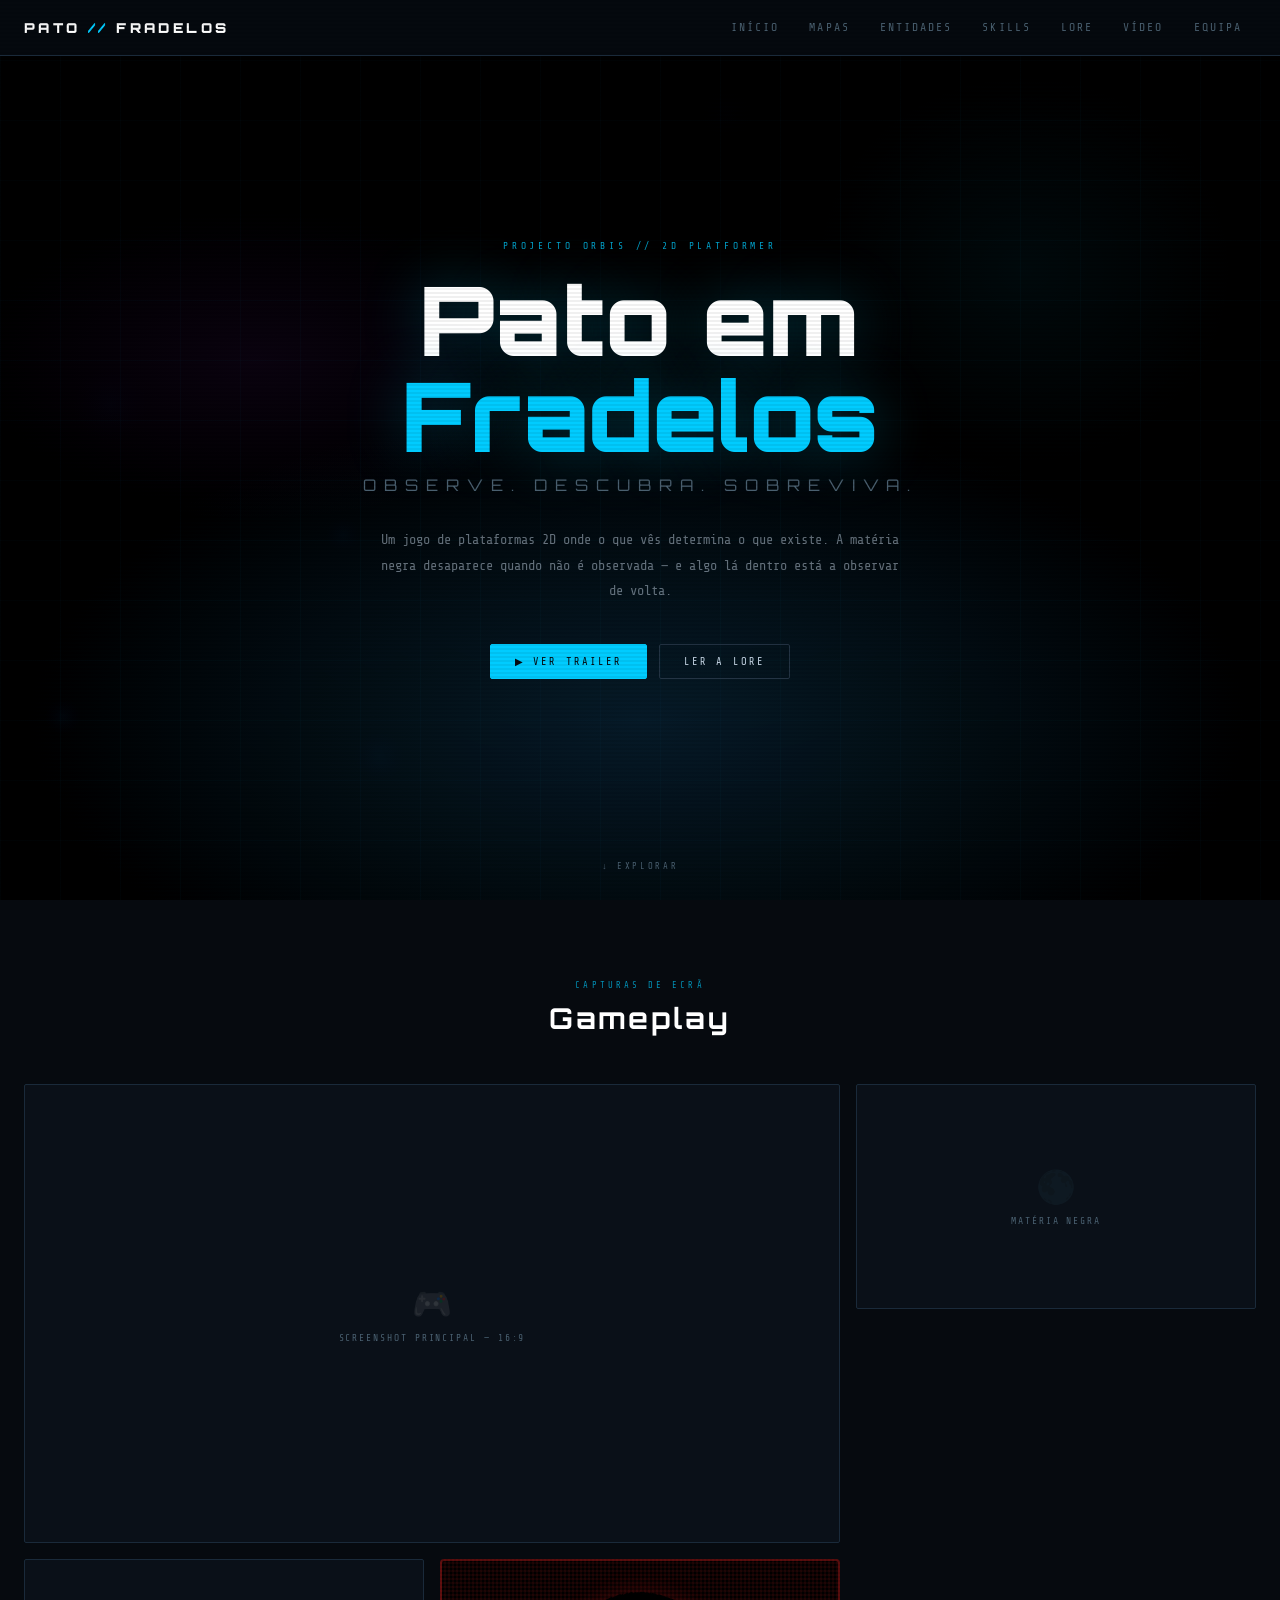
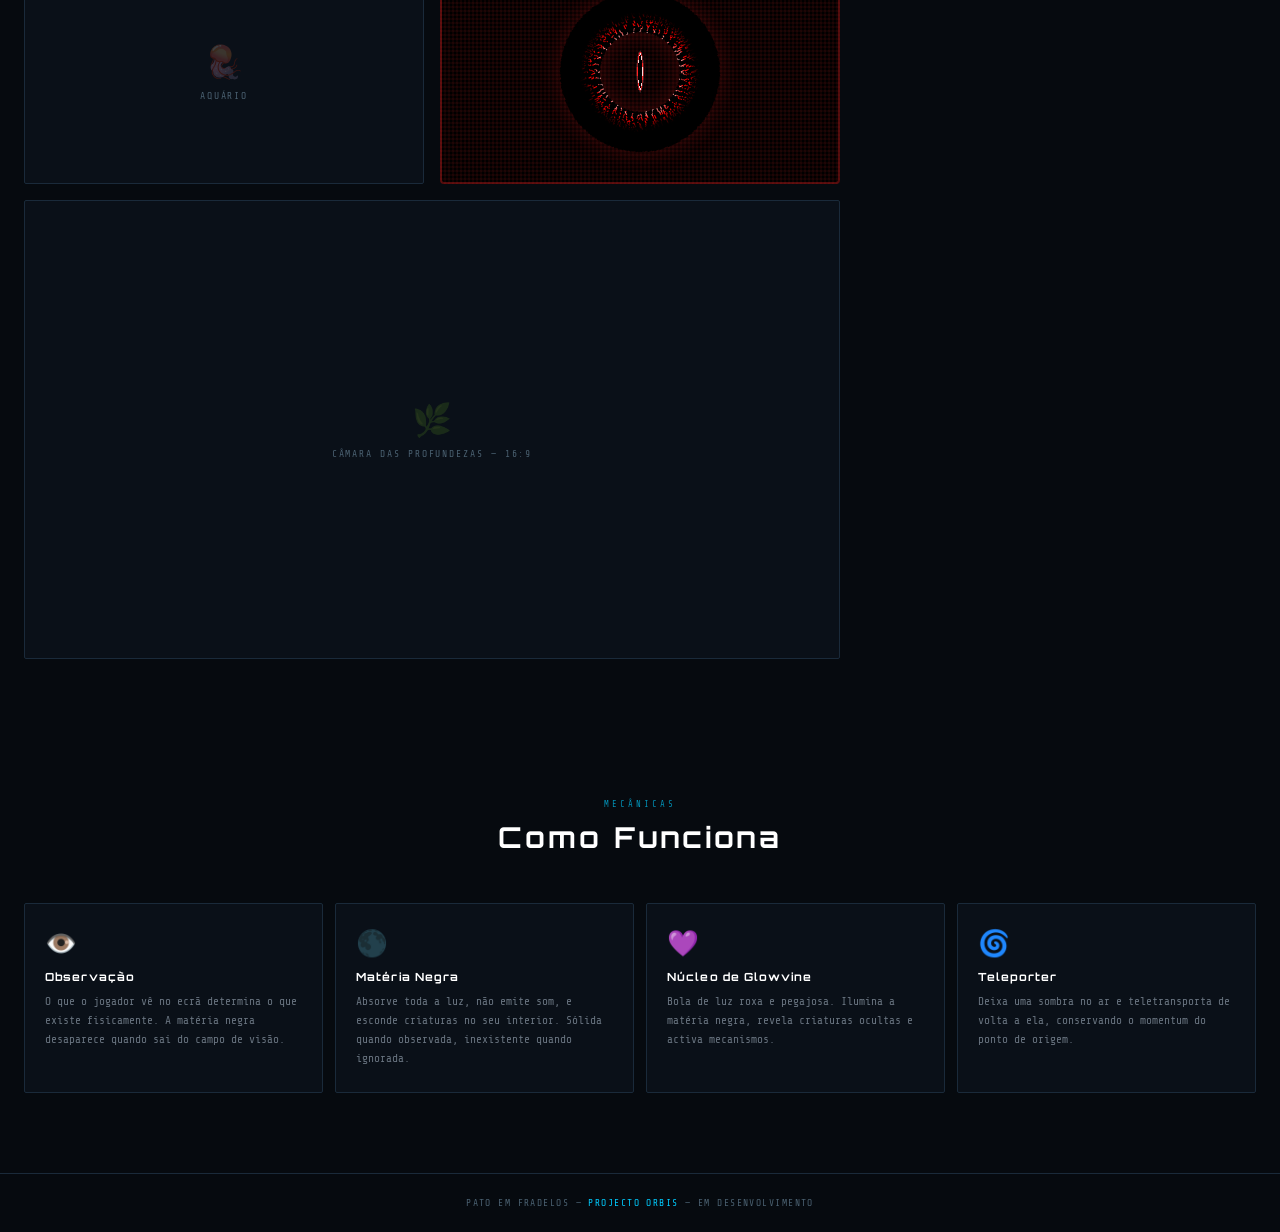
==== commit db1d17c2: "Update index.html" ====
--- a/index.html
+++ b/index.html
@@ -39,7 +39,27 @@
     <a href="pages/team.html">Equipa</a>
   </div>
 
-  <div class="page-content">
+  <!-- ── ATMOSPHERE LAYER ── -->
+  <div id="atmo-layer" style="
+    position: fixed;
+    inset: 0;
+    pointer-events: none;
+    z-index: 1;
+    background: radial-gradient(ellipse at 50% 50%, transparent 0%, rgba(0,0,0,0.15) 60%, rgba(0,0,0,0.3) 100%);
+    opacity: 0.4;
+    transition: opacity 1s ease;
+  "></div>
+
+  <!-- ── DARK MATTER BACKGROUND ── -->
+  <canvas id="bg-canvas" style="
+    position: fixed;
+    top: 0;
+    left: 0;
+    width: 100%;
+    height: 100%;
+    pointer-events: none;
+    z-index: 0;
+  "></canvas>
 
     <!-- ── HERO ── -->
     <section class="hero">
@@ -100,11 +120,34 @@
         </div>
 
         <!-- Card Observer — clicável -->
-        <div id="obs-card" class="gallery-card gallery-card--observer" onclick="window.location.href='pages/observer.html'" style="cursor:crosshair;position:relative;overflow:hidden;background:#000;">          <!-- Observer eye that follows mouse inside the card -->
+        <div id="obs-card" class="gallery-card gallery-card--observer" onclick="window.location.href='pages/observer.html'" style="
+          cursor:crosshair;
+          position:relative;
+          overflow:hidden;
+          background:#000;
+          border: 2px solid rgba(200,30,30,0.4);
+          border-radius: 4px;
+          transition: all 0.3s ease;
+          background-image: repeating-linear-gradient(
+            0deg,
+            transparent,
+            transparent 2px,
+            rgba(200,30,30,0.08) 2px,
+            rgba(200,30,30,0.08) 4px
+          ),
+          repeating-linear-gradient(
+            90deg,
+            transparent,
+            transparent 2px,
+            rgba(200,30,30,0.08) 2px,
+            rgba(200,30,30,0.08) 4px
+          );
+        ">
+          <!-- Observer eye that follows mouse inside the card -->
           <div id="obs-card-eye" style="
             position:absolute;
             left:50%;top:50%;
-            width:120px;height:120px;
+            width:160px;height:160px;
             transform:translate(-50%,-50%);
             pointer-events:none;
             z-index:2;
@@ -121,7 +164,7 @@
               position:absolute;
               left:50%;top:50%;
               transform:translate(-50%,-50%);
-              width:75px;height:75px;
+              width:100px;height:100px;
               pointer-events:none;
             ">
               <img id="obs-card-pupil" src="assets/ObserverRedFrontPupil.png" style="
@@ -130,7 +173,7 @@
                 image-rendering:pixelated;
               ">
             </div>
-          </div>          <div class="gallery-card__overlay" style="cursor:crosshair;font-size:0.7rem;letter-spacing:0.2em;color:rgba(200,30,30,0.9);z-index:3;">👁 ENTRAR</div>
+          </div>
         </div>
 
         <!-- Card largo -->
@@ -199,6 +242,81 @@
 
   <script src="js/main.js"></script>
 
+  <!-- ── ATMOSPHERIC BACKGROUND SCRIPT ── -->
+  <script>
+  (function() {
+    const canvas = document.getElementById('bg-canvas');
+    const ctx = canvas.getContext('2d');
+    let particles = [];
+
+    function resizeCanvas() {
+      canvas.width = window.innerWidth;
+      canvas.height = window.innerHeight;
+    }
+    resizeCanvas();
+    window.addEventListener('resize', resizeCanvas);
+
+    // Glow particles drifting slowly
+    class Particle {
+      constructor() {
+        this.x = Math.random() * canvas.width;
+        this.y = Math.random() * canvas.height;
+        this.vx = (Math.random() - 0.5) * 0.02;
+        this.vy = (Math.random() - 0.5) * 0.01;
+        this.size = Math.random() * 40 + 20;
+        this.opacity = Math.random() * 0.1 + 0.02;
+        this.phase = Math.random() * Math.PI * 2;
+      }
+
+      update() {
+        this.x += this.vx;
+        this.y += this.vy;
+        this.phase += 0.002;
+        
+        if (this.x > canvas.width + 100) this.x = -100;
+        if (this.x < -100) this.x = canvas.width + 100;
+        if (this.y > canvas.height + 100) this.y = -100;
+        if (this.y < -100) this.y = canvas.height + 100;
+      }
+
+      draw() {
+        const pulseOpacity = this.opacity * (0.5 + Math.sin(this.phase) * 0.5);
+        const grad = ctx.createRadialGradient(this.x, this.y, 0, this.x, this.y, this.size);
+        grad.addColorStop(0, `rgba(20, 60, 120, ${pulseOpacity})`);
+        grad.addColorStop(0.7, `rgba(0, 20, 60, ${pulseOpacity * 0.3})`);
+        grad.addColorStop(1, 'transparent');
+        
+        ctx.fillStyle = grad;
+        ctx.beginPath();
+        ctx.arc(this.x, this.y, this.size, 0, Math.PI * 2);
+        ctx.fill();
+      }
+    }
+
+    function initParticles() {
+      particles = [];
+      for (let i = 0; i < 6; i++) {
+        particles.push(new Particle());
+      }
+    }
+    initParticles();
+
+    function animate() {
+      // Deep black background
+      ctx.fillStyle = '#000';
+      ctx.fillRect(0, 0, canvas.width, canvas.height);
+
+      for (const p of particles) {
+        p.update();
+        p.draw();
+      }
+
+      requestAnimationFrame(animate);
+    }
+    animate();
+  })();
+  </script>
+
   <style>
   /* Default cursor: crosshair (+) for the whole page */
   body { cursor: crosshair; }
@@ -213,13 +331,25 @@
     let angle = 0;
     let rotSpeed = 0.5; // deg/frame
     let lastTS = null;
-
-    // Max glow intensity config
-    const MAX_GLOW_PX = 40;
-    const MAX_SPEED = 12; // deg/frame max
+    let isHovering = false;
 
     // Pupil track radius (max offset from center)
-    const PUPIL_RADIUS = 20;
+    const PUPIL_RADIUS = 25;
+
+    // Track hover state
+    card.addEventListener('mouseenter', () => {
+      isHovering = true;
+      card.style.transform = 'scale(1.04)';
+      card.style.boxShadow = '0 0 30px rgba(200, 30, 30, 0.8), inset 0 0 30px rgba(200, 30, 30, 0.2)';
+      card.style.borderColor = 'rgba(200,30,30,1)';
+    });
+
+    card.addEventListener('mouseleave', () => {
+      isHovering = false;
+      card.style.transform = 'scale(1)';
+      card.style.boxShadow = '0 0 15px rgba(200, 30, 30, 0.3)';
+      card.style.borderColor = 'rgba(200,30,30,0.4)';
+    });
 
     // Track mouse globally (even outside the card)
     document.addEventListener('mousemove', (e) => {
@@ -242,13 +372,13 @@
       const dt = ts - lastTS;
       lastTS = ts;
 
-      // Pulsing glow effect
+      // Pulsing glow effect on the image
       const timeMS = ts % 3000; // Cycle every 3 seconds
       const cycleT = timeMS / 3000;
       
-      const glowPx = 15 + Math.sin(cycleT * Math.PI * 2) * 10;
-      const glowOpacity = 0.3 + Math.sin(cycleT * Math.PI * 2) * 0.2;
-      outerImg.style.filter = `drop-shadow(0 0 ${glowPx}px rgba(200, 20, 20, ${glowOpacity})) drop-shadow(0 0 ${glowPx * 1.5}px rgba(255, 60, 0, ${glowOpacity * 0.5}))`;
+      const glowPx = 12 + Math.sin(cycleT * Math.PI * 2) * 8;
+      const glowOpacity = 0.25 + Math.sin(cycleT * Math.PI * 2) * 0.15;
+      outerImg.style.filter = `drop-shadow(0 0 ${glowPx}px rgba(200, 20, 20, ${glowOpacity}))`;
 
       // Gentle rotation
       angle = (angle + rotSpeed * (dt / 16.67)) % 360;
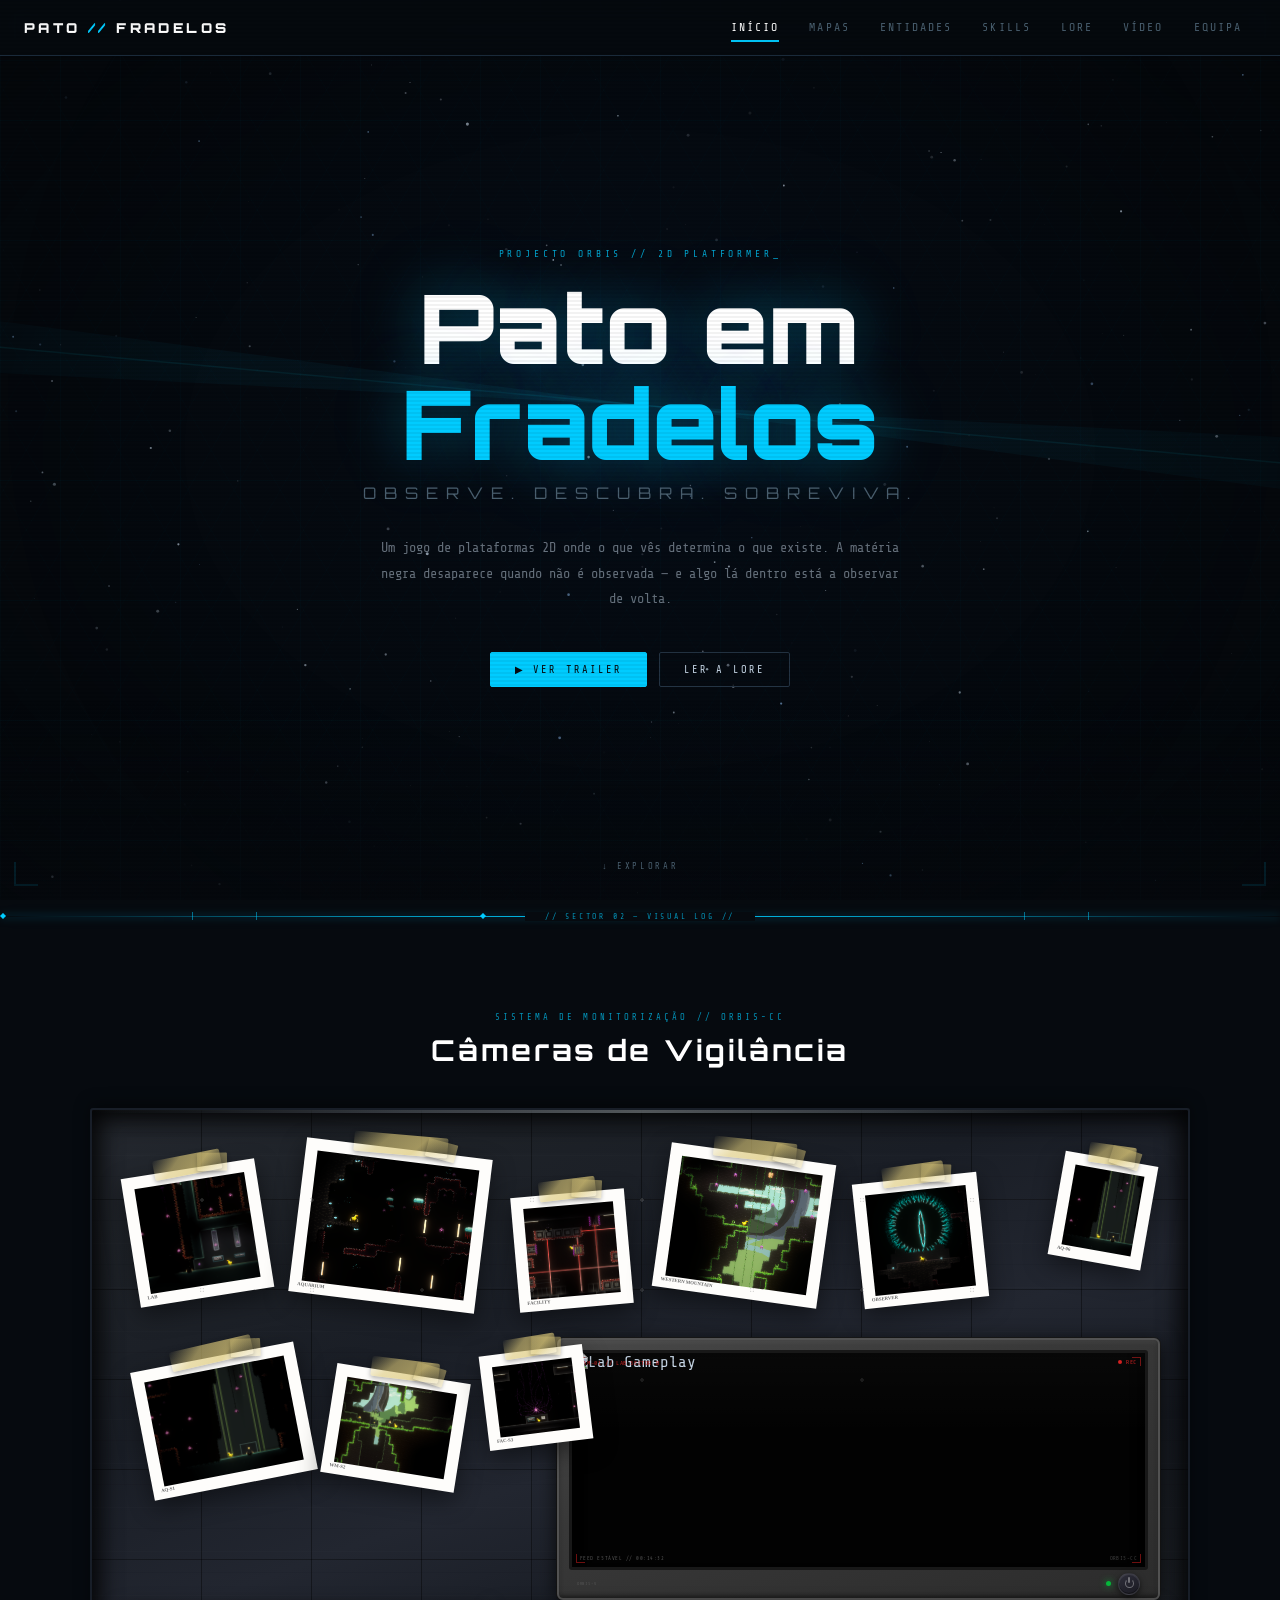
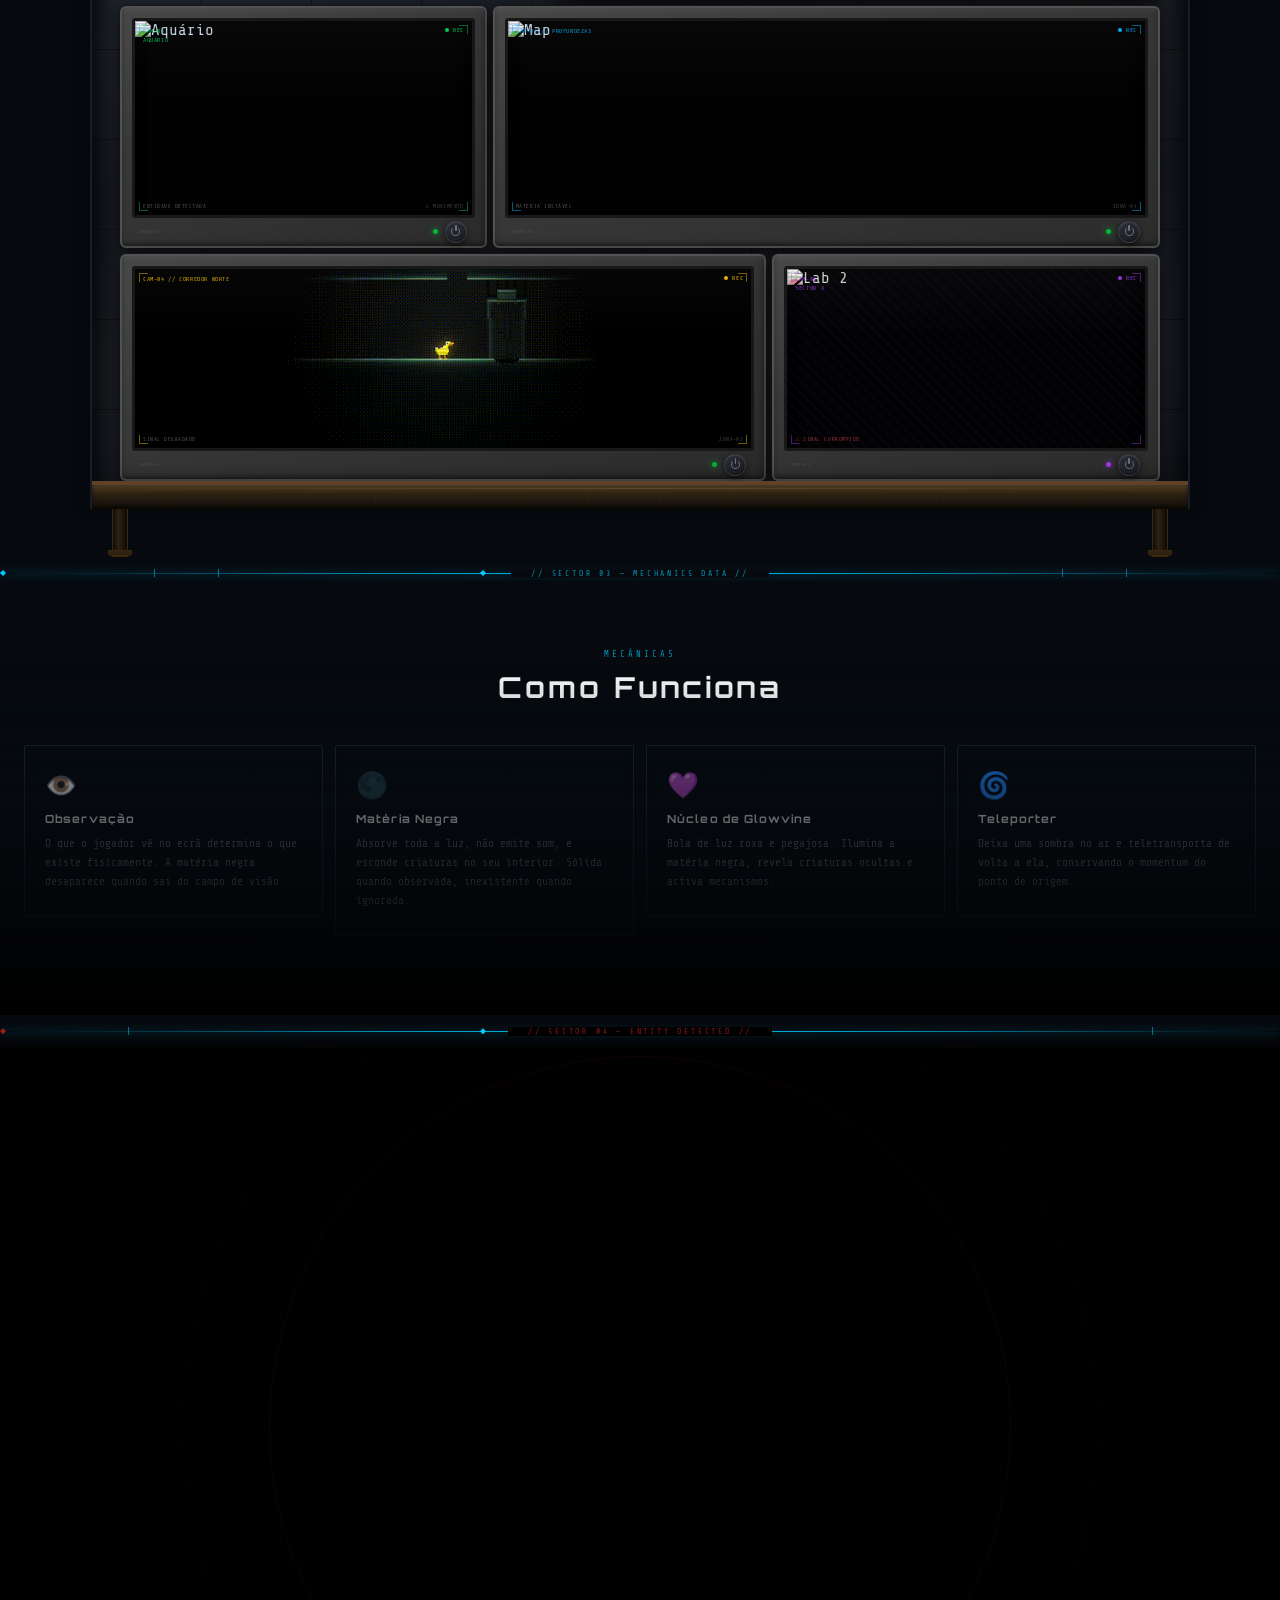
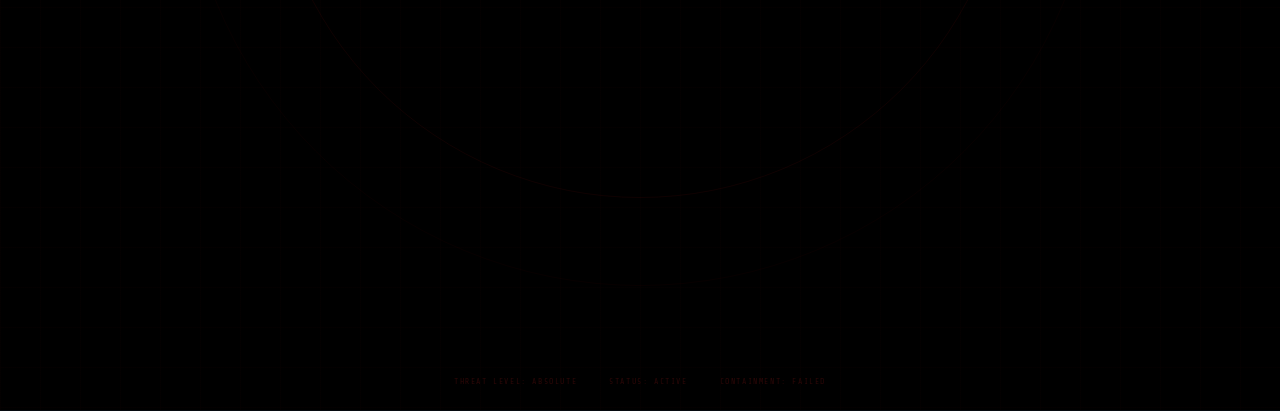
==== commit 0a3c060e: "Add assets and overhaul index styles Add dozens of image and GIF assets (Aquarium, Facility, Gifs, L" ====
--- a/index.html
+++ b/index.html
@@ -3,18 +3,663 @@
 <head>
   <link rel="icon" type="image/png" sizes="80x80" href="favicon.ico">
   <link rel="shortcut icon" type="image/x-icon" href="favicon.ico">
-  <link rel="apple-touch-icon" href="favicon.ico">
-  <meta charset="UTF-8">  <meta name="viewport" content="width=device-width, initial-scale=1.0">
+  <meta charset="UTF-8">
+  <meta name="viewport" content="width=device-width, initial-scale=1.0">
   <title>Pato em Fradelos</title>
   <link rel="preconnect" href="https://fonts.googleapis.com">
   <link href="https://fonts.googleapis.com/css2?family=VT323&family=Share+Tech+Mono&family=Orbitron:wght@400;700;900&display=swap" rel="stylesheet">
-  <link rel="stylesheet" href="css/global.css">
-  <link rel="stylesheet" href="css/index.css">
+  <style>
+    /* ══════════════════════════════════════════
+       RESET & BASE
+    ══════════════════════════════════════════ */
+    *, *::before, *::after { margin:0; padding:0; box-sizing:border-box; }
+
+    :root {
+      --bg:           #060a0f;
+      --bg-panel:     #0a1018;
+      --border:       #1a2a3a;
+      --border-light: #243444;
+      --text:         #c8d8e8;
+      --text-dim:     #4a6070;
+      --text-muted:   rgba(200,216,232,0.5);
+      --cyan:         #00ccff;
+      --red:          #ff1a4a;
+      --nav-height:   56px;
+      --font-mono:    'Share Tech Mono', monospace;
+      --font-display: 'Orbitron', monospace;
+      --transition:   0.2s ease;
+    }
+
+    html { scroll-behavior: smooth; font-size: 16px; }
+
+    /* Body com fundo base — o canvas fixed vai por cima */
+    body {
+      background: var(--bg);
+      color: var(--text);
+      font-family: var(--font-mono);
+      min-height: 100vh;
+      overflow-x: hidden;
+      cursor: crosshair;
+    }
+
+    /* Scanlines CRT */
+    body::after {
+      content: '';
+      position: fixed; inset: 0;
+      background: repeating-linear-gradient(0deg, transparent, transparent 2px, rgba(0,0,0,0.05) 2px, rgba(0,0,0,0.05) 4px);
+      pointer-events: none; z-index: 9999;
+    }
+
+    ::-webkit-scrollbar { width:6px; }
+    ::-webkit-scrollbar-track { background:#0a1a2e; }
+    ::-webkit-scrollbar-thumb { background:var(--cyan); border-radius:3px; }
+
+    /* ══════════════════════════════════════════
+       FUNDO — canvas único fixo que cobre tudo
+       Todas as secções TÊM de ser transparentes
+       para este canvas aparecer atrás de tudo
+    ══════════════════════════════════════════ */
+    #bg-canvas {
+      position: fixed; top:0; left:0;
+      width:100%; height:100%;
+      pointer-events:none; z-index:0;
+    }
+
+    /* Holofote + feixe vertical */
+    #spotlight-canvas {
+      position: fixed; top:0; left:0;
+      width:100%; height:100%;
+      pointer-events:none; z-index:2;
+      transition: opacity 1s ease;
+    }
+
+    /* HUD hex grid */
+    #hud-layer {
+      position: fixed; inset:0;
+      pointer-events:none; z-index:1; overflow:hidden;
+    }
+    .hud-hex-grid {
+      position:absolute; inset:-20%; width:140%; height:140%;
+      background-image:
+        repeating-linear-gradient(0deg,   transparent,transparent 39px,rgba(0,204,255,0.012) 39px,rgba(0,204,255,0.012) 40px),
+        repeating-linear-gradient(60deg,  transparent,transparent 39px,rgba(0,204,255,0.012) 39px,rgba(0,204,255,0.012) 40px),
+        repeating-linear-gradient(120deg, transparent,transparent 39px,rgba(0,204,255,0.012) 39px,rgba(0,204,255,0.012) 40px);
+      animation: hexRot 120s linear infinite;
+    }
+    @keyframes hexRot { to{transform:rotate(360deg)} }
+
+    /* HUD corners */
+    .hud-c { position:fixed; width:70px; height:70px; pointer-events:none; z-index:3; opacity:0.2; }
+    .hud-c::before,.hud-c::after { content:''; position:absolute; background:var(--cyan); }
+    .hud-c.tl{top:14px;left:14px} .hud-c.tl::before{top:0;left:0;width:2px;height:24px} .hud-c.tl::after{top:0;left:0;width:24px;height:2px}
+    .hud-c.tr{top:14px;right:14px} .hud-c.tr::before{top:0;right:0;width:2px;height:24px} .hud-c.tr::after{top:0;right:0;width:24px;height:2px}
+    .hud-c.bl{bottom:14px;left:14px} .hud-c.bl::before{bottom:0;left:0;width:2px;height:24px} .hud-c.bl::after{bottom:0;left:0;width:24px;height:2px}
+    .hud-c.br{bottom:14px;right:14px} .hud-c.br::before{bottom:0;right:0;width:2px;height:24px} .hud-c.br::after{bottom:0;right:0;width:24px;height:2px}
+
+    /* Data streams */
+    .ds { position:fixed; width:1px; top:0; bottom:0; pointer-events:none; z-index:1; overflow:hidden; opacity:0.09; }
+    .ds::after { content:''; position:absolute; top:-100px; left:0; width:1px; height:90px; background:linear-gradient(to bottom,transparent,var(--cyan),transparent); animation:dsFlow var(--d,4s) linear infinite; animation-delay:var(--dl,0s); }
+    @keyframes dsFlow { from{top:-100px} to{top:100%} }
+
+    /* Vinheta */
+    #vignette {
+      position:fixed; inset:0; pointer-events:none; z-index:1;
+      background: radial-gradient(ellipse at 50% 50%, transparent 50%, rgba(0,0,0,0.35) 100%);
+    }
+
+    /* ══════════════════════════════════════════
+       OVERLAY SCROLL PRETO (para o observer)
+    ══════════════════════════════════════════ */
+    #dark-overlay {
+      position:fixed; inset:0; background:#000;
+      opacity:0; pointer-events:none; z-index:801;
+      transition: opacity 0.5s ease;
+    }
+
+    /* ══════════════════════════════════════════
+       NAVBAR
+    ══════════════════════════════════════════ */
+    .navbar {
+      position:fixed; top:0; left:0; right:0; height:var(--nav-height);
+      background:rgba(6,10,15,0.92);
+      border-bottom:1px solid var(--border);
+      backdrop-filter:blur(12px);
+      z-index:1000;
+      display:flex; align-items:center; justify-content:space-between;
+      padding:0 24px;
+      transition: opacity 0.8s ease;
+    }
+    .navbar__logo { font-family:var(--font-display); font-weight:900; font-size:0.85rem; letter-spacing:0.25em; color:#fff; text-decoration:none; white-space:nowrap; }
+    .navbar__logo span { color:var(--cyan); }
+    .navbar__links { display:flex; align-items:center; gap:2px; list-style:none; }
+    .navbar__links a { display:block; padding:8px 14px; font-size:0.72rem; letter-spacing:0.18em; text-transform:uppercase; text-decoration:none; color:var(--text-dim); position:relative; transition:color var(--transition); white-space:nowrap; }
+    .navbar__links a::after { content:''; position:absolute; bottom:0; left:14px; right:14px; height:2px; background:var(--cyan); transform:scaleX(0); transform-origin:right; transition:transform 0.3s cubic-bezier(0.4,0,0.2,1); }
+    .navbar__links a:hover,.navbar__links a.active { color:#fff; }
+    .navbar__links a:hover::after,.navbar__links a.active::after { transform:scaleX(1); transform-origin:left; }
+    .navbar__hamburger { display:none; flex-direction:column; gap:5px; background:none; border:none; cursor:pointer; padding:4px; }
+    .navbar__hamburger span { display:block; width:22px; height:2px; background:var(--text-dim); border-radius:1px; transition:all 0.3s ease; }
+    .navbar__mobile-menu { display:none; position:fixed; top:var(--nav-height); left:0; right:0; background:rgba(6,10,15,0.98); border-bottom:1px solid var(--border); padding:12px 0; z-index:999; flex-direction:column; }
+    .navbar__mobile-menu.open { display:flex; }
+    .navbar__mobile-menu a { display:block; padding:14px 24px; font-size:0.7rem; letter-spacing:0.2em; text-transform:uppercase; text-decoration:none; color:var(--text-dim); border-left:2px solid transparent; transition:all var(--transition); }
+    .navbar__mobile-menu a:hover,.navbar__mobile-menu a.active { color:#fff; border-left-color:var(--cyan); background:rgba(255,255,255,0.03); }
+    @media(max-width:768px){ .navbar__links{display:none} .navbar__hamburger{display:flex} }
+
+    /* ══════════════════════════════════════════
+       HERO — fundo transparente, ver canvas
+    ══════════════════════════════════════════ */
+    .hero {
+      position:relative; z-index:10;
+      min-height:100vh;
+      display:flex; flex-direction:column; align-items:center; justify-content:center;
+      overflow:hidden; padding:80px 24px 60px;
+      text-align:center;
+      background: transparent; /* TRANSPARENTE — canvas fica visível */
+    }
+
+    /* grid subtil */
+    .hero__grid {
+      position:absolute; inset:0;
+      background-image: linear-gradient(rgba(0,204,255,0.02) 1px,transparent 1px), linear-gradient(90deg,rgba(0,204,255,0.02) 1px,transparent 1px);
+      background-size: 60px 60px; pointer-events:none;
+    }
+
+    /* fade suave para baixo — mistura com a galeria sem corte */
+    .hero::after {
+      content:''; position:absolute; bottom:0; left:0; right:0; height:200px;
+      background:linear-gradient(to bottom, transparent, rgba(6,10,15,0.5));
+      pointer-events:none; z-index:2;
+    }
+
+    .hero__content { position:relative; z-index:3; max-width:800px; animation:fadeInUp 0.8s ease both; }
+    .hero__eyebrow { font-size:0.6rem; letter-spacing:0.4em; text-transform:uppercase; color:var(--cyan); margin-bottom:20px; opacity:0.8; }
+    .hero__eyebrow::after { content:'_'; animation:cursorBlink 1s step-end infinite; color:var(--cyan); }
+    @keyframes cursorBlink { 0%,100%{opacity:1} 50%{opacity:0} }
+    .hero__title { font-family:var(--font-display); font-weight:900; font-size:clamp(2.5rem,8vw,6rem); line-height:1; color:#fff; text-shadow:0 0 60px rgba(0,204,255,0.35),0 0 120px rgba(0,204,255,0.12); margin-bottom:12px; }
+    .hero__title span { color:var(--cyan); }
+    .hero__subtitle { font-family:var(--font-display); font-size:clamp(0.7rem,2vw,1rem); letter-spacing:0.5em; text-transform:uppercase; color:var(--text-dim); margin-bottom:32px; }
+    .hero__desc { font-size:0.85rem; line-height:1.9; color:var(--text-muted); max-width:520px; margin:0 auto 40px; }
+    .hero__cta { display:flex; gap:12px; justify-content:center; flex-wrap:wrap; }
+    .btn { display:inline-flex; align-items:center; gap:8px; padding:10px 24px; font-family:var(--font-mono); font-size:0.65rem; letter-spacing:0.2em; text-transform:uppercase; text-decoration:none; border-radius:2px; cursor:pointer; transition:all var(--transition); border:1px solid transparent; }
+    .btn--primary { background:var(--cyan); color:var(--bg); border-color:var(--cyan); }
+    .btn--primary:hover { background:#33ddff; box-shadow:0 0 20px rgba(0,204,255,0.4); }
+    .btn--outline { background:transparent; color:var(--text); border-color:var(--border-light); }
+    .btn--outline:hover { border-color:var(--cyan); color:var(--cyan); }
+    .hero__scroll { position:absolute; bottom:28px; left:50%; transform:translateX(-50%); font-size:0.55rem; letter-spacing:0.3em; text-transform:uppercase; color:var(--text-dim); animation:scrollBounce 2s ease-in-out infinite alternate; z-index:3; }
+    @keyframes scrollBounce { 0%{opacity:0.3;transform:translateX(-50%) translateY(0)} 100%{opacity:0.8;transform:translateX(-50%) translateY(6px)} }
+    @keyframes fadeInUp { from{opacity:0;transform:translateY(16px)} to{opacity:1;transform:translateY(0)} }
+
+    /* ══════════════════════════════════════════
+       GALERIA
+    ══════════════════════════════════════════ */
+    .gallery-section {
+      position:relative; z-index:10;
+      padding:80px 24px 0;
+      max-width:1400px; margin:0 auto;
+      background: transparent;
+    }
+    .section-header { text-align:center; margin-bottom:40px; }
+    .section-eyebrow { font-size:0.55rem; letter-spacing:0.35em; text-transform:uppercase; color:var(--cyan); opacity:0.7; margin-bottom:10px; }
+    .section-title { font-family:var(--font-display); font-size:clamp(1.2rem,3vw,1.8rem); font-weight:700; color:#fff; letter-spacing:0.1em; }
+
+    .metal-room { position:relative; width:100%; max-width:1100px; margin:0 auto; }
+
+    /* ─── PAREDE METÁLICA REALISTA ─── */
+    .metal-wall {
+      position:relative; width:100%;
+      border:2px solid #181e28; border-bottom:none; border-radius:3px 3px 0 0;
+      padding:28px 28px 0; overflow:hidden;
+      background:
+        /* Riscos de desgaste horizontais finos */
+        repeating-linear-gradient(180deg,
+          transparent 0,transparent 1px,
+          rgba(255,255,255,0.007) 1px,rgba(255,255,255,0.007) 2px,
+          transparent 2px,transparent 22px,
+          rgba(0,0,0,0.05) 22px,rgba(0,0,0,0.05) 23px,
+          transparent 23px,transparent 44px
+        ),
+        /* Junções verticais dos painéis soldados */
+        repeating-linear-gradient(90deg,
+          transparent 0,transparent 109px,
+          rgba(0,0,0,0.4) 109px,rgba(0,0,0,0.4) 110px,
+          rgba(255,255,255,0.045) 110px,rgba(255,255,255,0.045) 111px,
+          transparent 111px,transparent 220px
+        ),
+        /* Junções horizontais dos painéis soldados */
+        repeating-linear-gradient(180deg,
+          transparent 0,transparent 89px,
+          rgba(0,0,0,0.35) 89px,rgba(0,0,0,0.35) 90px,
+          rgba(255,255,255,0.04) 90px,rgba(255,255,255,0.04) 91px,
+          transparent 91px,transparent 180px
+        ),
+        /* Base — gradiente metálico realista com variações de luz */
+        linear-gradient(160deg,
+          #252930 0%,#1e2228 12%,#1a1e26 25%,
+          #222630 38%,#191d25 50%,
+          #1e2228 62%,#181c24 75%,
+          #1c2028 88%,#14181e 100%
+        );
+      background-size: 100% 44px, 110px 100%, 100% 90px, 100% 100%;
+      box-shadow:
+        inset 8px 0 22px rgba(0,0,0,0.55),
+        inset -8px 0 22px rgba(0,0,0,0.55),
+        inset 0 10px 28px rgba(0,0,0,0.65),
+        inset 0 1px 0 rgba(255,255,255,0.055),
+        0 -4px 16px rgba(0,0,0,0.4);
+    }
+    /* Reflexo de luz metálico no topo */
+    .metal-wall::before {
+      content:''; position:absolute; top:0; left:0; right:0; height:3px;
+      background:linear-gradient(90deg,
+        transparent 0%,
+        rgba(160,185,210,0.05) 8%,
+        rgba(210,228,248,0.22) 28%,
+        rgba(235,248,255,0.32) 50%,
+        rgba(210,228,248,0.22) 72%,
+        rgba(160,185,210,0.05) 92%,
+        transparent 100%
+      );
+      border-radius:3px 3px 0 0;
+    }
+    /* Rebites nas intersecções dos painéis */
+    .metal-wall::after {
+      content:''; position:absolute; inset:0; pointer-events:none;
+      background:
+        radial-gradient(circle 2.5px at 110px 90px,  rgba(255,255,255,0.14) 1.5px,rgba(0,0,0,0.2) 2px,transparent 2.5px),
+        radial-gradient(circle 2.5px at 220px 90px,  rgba(255,255,255,0.14) 1.5px,rgba(0,0,0,0.2) 2px,transparent 2.5px),
+        radial-gradient(circle 2.5px at 330px 90px,  rgba(255,255,255,0.14) 1.5px,rgba(0,0,0,0.2) 2px,transparent 2.5px),
+        radial-gradient(circle 2.5px at 440px 90px,  rgba(255,255,255,0.14) 1.5px,rgba(0,0,0,0.2) 2px,transparent 2.5px),
+        radial-gradient(circle 2.5px at 550px 90px,  rgba(255,255,255,0.14) 1.5px,rgba(0,0,0,0.2) 2px,transparent 2.5px),
+        radial-gradient(circle 2.5px at 660px 90px,  rgba(255,255,255,0.14) 1.5px,rgba(0,0,0,0.2) 2px,transparent 2.5px),
+        radial-gradient(circle 2.5px at 770px 90px,  rgba(255,255,255,0.14) 1.5px,rgba(0,0,0,0.2) 2px,transparent 2.5px),
+        radial-gradient(circle 2.5px at 880px 90px,  rgba(255,255,255,0.14) 1.5px,rgba(0,0,0,0.2) 2px,transparent 2.5px),
+        radial-gradient(circle 2.5px at 110px 180px, rgba(255,255,255,0.12) 1.5px,rgba(0,0,0,0.2) 2px,transparent 2.5px),
+        radial-gradient(circle 2.5px at 220px 180px, rgba(255,255,255,0.12) 1.5px,rgba(0,0,0,0.2) 2px,transparent 2.5px),
+        radial-gradient(circle 2.5px at 330px 180px, rgba(255,255,255,0.12) 1.5px,rgba(0,0,0,0.2) 2px,transparent 2.5px),
+        radial-gradient(circle 2.5px at 440px 180px, rgba(255,255,255,0.12) 1.5px,rgba(0,0,0,0.2) 2px,transparent 2.5px),
+        radial-gradient(circle 2.5px at 550px 180px, rgba(255,255,255,0.12) 1.5px,rgba(0,0,0,0.2) 2px,transparent 2.5px),
+        radial-gradient(circle 2.5px at 660px 180px, rgba(255,255,255,0.12) 1.5px,rgba(0,0,0,0.2) 2px,transparent 2.5px),
+        radial-gradient(circle 2.5px at 770px 180px, rgba(255,255,255,0.12) 1.5px,rgba(0,0,0,0.2) 2px,transparent 2.5px),
+        radial-gradient(circle 2.5px at 880px 180px, rgba(255,255,255,0.12) 1.5px,rgba(0,0,0,0.2) 2px,transparent 2.5px),
+        radial-gradient(circle 2.5px at 110px 270px, rgba(255,255,255,0.10) 1.5px,rgba(0,0,0,0.2) 2px,transparent 2.5px),
+        radial-gradient(circle 2.5px at 330px 270px, rgba(255,255,255,0.10) 1.5px,rgba(0,0,0,0.2) 2px,transparent 2.5px),
+        radial-gradient(circle 2.5px at 550px 270px, rgba(255,255,255,0.10) 1.5px,rgba(0,0,0,0.2) 2px,transparent 2.5px),
+        radial-gradient(circle 2.5px at 770px 270px, rgba(255,255,255,0.10) 1.5px,rgba(0,0,0,0.2) 2px,transparent 2.5px);
+    }
+
+    .wall-content { position:relative; display:flex; flex-direction:column; }
+
+    /* ÁREA POSTERS — acima das TVs, completamente separada */
+    .wall-poster-area { position:relative; width:100%; height:200px; margin-bottom:0; overflow:visible; padding-top:18px; }
+
+    /* TVs */
+    .tv-wall { display:flex; flex-direction:column; gap:6px; width:100%; }
+    .tv-row  { display:flex; align-items:stretch; gap:6px; width:100%; }
+    /* Linha 1 — posters ficam na zona livre à esquerda (TV ocupa 58% à direita) */
+    .tv-row-1-wrap { overflow:visible; }
+    .tv-row-1-wrap .poster { position:absolute; z-index:10; }
+    .tv { position:relative; flex-shrink:0; cursor:pointer; transition:filter 0.2s; }
+    .tv:hover { filter:brightness(1.1); }
+    .tv__body {
+      position:relative;
+      background:linear-gradient(160deg,#484848 0%,#383838 40%,#2c2c2c 100%);
+      border-radius:6px; border:2px solid #525252;
+      box-shadow:inset 0 2px 5px rgba(255,255,255,0.07),inset 0 -2px 4px rgba(0,0,0,0.5),0 4px 20px rgba(0,0,0,0.8),0 0 0 1px #1e1e1e;
+      padding:10px 10px 0 10px;
+    }
+    .tv__bottom-bar { display:flex;align-items:center;justify-content:space-between;padding:5px 8px 6px;height:28px; }
+    .tv__brand { font-family:var(--font-mono);font-size:0.28rem;letter-spacing:0.18em;color:rgba(200,200,200,0.2);text-transform:uppercase; }
+    .tv__controls { display:flex;align-items:center;gap:7px; }
+    .tv__led {
+      width:5px;height:5px;border-radius:50%;
+      background:rgba(0,200,60,.9);
+      box-shadow:0 0 7px rgba(0,200,60,.8);
+      animation:blink 3s ease-in-out infinite;
+      flex-shrink:0;transition:background 0.3s,box-shadow 0.3s;
+    }
+    .tv__led.off { background:rgba(255,30,30,0.8);box-shadow:0 0 7px rgba(255,30,30,0.6);animation:none; }
+    /* Botão power — idêntico ao do maps.html */
+    .tv__power-btn {
+      width:22px;height:22px;border-radius:50%;
+      background:linear-gradient(145deg,#2e2e3a,#1a1a22);
+      border:1px solid rgba(255,255,255,0.1);
+      box-shadow:0 2px 6px rgba(0,0,0,0.6),inset 0 1px 0 rgba(255,255,255,0.08),inset 0 -1px 0 rgba(0,0,0,0.4);
+      cursor:pointer;display:flex;align-items:center;justify-content:center;
+      transition:box-shadow 0.15s,transform 0.1s;
+      position:relative;flex-shrink:0;
+    }
+    .tv__power-btn:hover { box-shadow:0 0 10px rgba(255,50,50,0.45),0 2px 6px rgba(0,0,0,0.6),inset 0 1px 0 rgba(255,255,255,0.08);border-color:rgba(255,60,60,0.4); }
+    .tv__power-btn:active { transform:scale(0.88); }
+    .tv__power-btn::before { content:'';width:9px;height:9px;border:1.5px solid rgba(255,255,255,0.35);border-radius:50%;border-top-color:transparent;position:absolute; }
+    .tv__power-btn::after  { content:'';width:1.5px;height:6px;background:rgba(255,255,255,0.35);border-radius:1px;position:absolute;top:3.5px; }
+    .tv__bezel {
+      position:relative;background:#020202;border-radius:3px;overflow:hidden;
+      border:3px solid #181818;
+      box-shadow:inset 0 0 14px rgba(0,0,0,0.98),inset 2px 2px 8px rgba(0,0,0,0.7);
+    }
+    .tv__bezel::before { content:'';position:absolute;top:0;left:0;right:0;height:38%;background:linear-gradient(to bottom,rgba(255,255,255,0.025),transparent);z-index:10;pointer-events:none; }
+    /* Overlay TV-off */
+    .tv__off-overlay { position:absolute;inset:0;z-index:200;pointer-events:none;border-radius:2px;overflow:hidden;display:none; }
+    .tv__off-overlay.active { display:block; }
+    .tv__off-overlay canvas { position:absolute;inset:0;width:100%;height:100%; }
+    .tv__screen { display:block;width:100%;height:100%;object-fit:cover; }
+    .tv__scanlines { position:absolute;inset:0;background:repeating-linear-gradient(0deg,transparent,transparent 2px,rgba(0,0,0,0.1) 2px,rgba(0,0,0,0.1) 4px);pointer-events:none;z-index:6; }
+    .tv__glow { position:absolute;inset:-4px;border-radius:8px;opacity:0;transition:opacity 0.3s;pointer-events:none;z-index:-1; }
+    .tv:hover .tv__glow { opacity:1; }
+    .tv__hud { position:absolute;inset:0;pointer-events:none;z-index:8;font-family:var(--font-mono); }
+    .tv__hud-tl { position:absolute;top:6px;left:8px;font-size:0.38rem;letter-spacing:0.1em;text-transform:uppercase;line-height:1.4; }
+    .tv__hud-tr { position:absolute;top:6px;right:8px;display:flex;align-items:center;gap:4px;font-size:0.38rem;letter-spacing:0.1em; }
+    .tv__hud-bl { position:absolute;bottom:6px;left:8px;font-size:0.33rem;letter-spacing:0.1em;color:rgba(180,180,180,0.45);text-transform:uppercase; }
+    .tv__hud-br { position:absolute;bottom:6px;right:8px;font-size:0.33rem;letter-spacing:0.08em;color:rgba(180,180,180,0.35); }
+    .tv__rec-dot { width:4px;height:4px;border-radius:50%;animation:recBlink 1.4s ease-in-out infinite; }
+    @keyframes recBlink { 0%,100%{opacity:1} 50%{opacity:0.08} }
+    .tv__corner { position:absolute;width:9px;height:9px;z-index:9; }
+    .tv__corner--tl { top:4px;left:4px;border-top:1px solid;border-left:1px solid; }
+    .tv__corner--tr { top:4px;right:4px;border-top:1px solid;border-right:1px solid; }
+    .tv__corner--bl { bottom:4px;left:4px;border-bottom:1px solid;border-left:1px solid; }
+    .tv__corner--br { bottom:4px;right:4px;border-bottom:1px solid;border-right:1px solid; }
+    .tv--row1-a{flex:1;} .tv--row1-a .tv__bezel{height:220px;}
+    .tv--row2-a{flex:0.55;} .tv--row2-a .tv__bezel{height:200px;}
+    .tv--row2-b{flex:1;} .tv--row2-b .tv__bezel{height:200px;}
+    .tv--row3-a{flex:1;} .tv--row3-a .tv__bezel{height:185px;}
+    .tv--row3-b{flex:0.6;} .tv--row3-b .tv__bezel{height:185px;}
+
+    /* MESA */
+    .metal-desk {
+      position:relative; width:calc(100% + 56px); margin-left:-28px; height:28px;
+      background:linear-gradient(180deg,#42321e 0%,#2e2212 35%,#1e1710 70%,#130d07 100%);
+      border-top:4px solid #604228;
+      box-shadow:inset 0 3px 10px rgba(255,180,80,0.06),inset 0 -2px 4px rgba(0,0,0,0.8),0 10px 32px rgba(0,0,0,0.9);
+      z-index:5;
+    }
+    .metal-desk::before { content:'';position:absolute;inset:0;background:repeating-linear-gradient(90deg,transparent,transparent 70px,rgba(255,160,50,0.02) 70px,rgba(255,160,50,0.02) 71px),linear-gradient(180deg,rgba(255,200,120,0.04) 0%,transparent 40%); }
+    .metal-desk::after  { content:'';position:absolute;top:3px;left:3%;right:3%;height:1px;background:linear-gradient(90deg,transparent,rgba(255,210,120,0.14),transparent); }
+    .desk-legs { display:flex;justify-content:space-between;padding:0 50px;width:calc(100% + 56px);margin-left:-28px; }
+    .desk-leg { width:16px;height:48px;background:linear-gradient(90deg,#120c06,#2e2212 40%,#0e0906);border:1px solid #3a2810;border-top:none;position:relative; }
+    .desk-leg::after { content:'';position:absolute;bottom:0;left:-5px;right:-5px;height:6px;background:#2e2212;border:1px solid #3a2810;border-radius:0 0 3px 3px; }
+
+    /* POSTERS — Estilo Polaroid com fita cola */
+    .poster { 
+      position:absolute;
+      background:#fefdfb;
+      overflow:visible;
+      cursor:pointer;
+      transition:transform 0.35s cubic-bezier(0.34, 1.56, 0.64, 1), box-shadow 0.35s ease;
+      box-shadow:0 8px 24px rgba(0,0,0,0.45);
+      aspect-ratio: auto;
+      padding:12px;
+      box-sizing:border-box;
+    }
+    /* Fita cola em cima (center) */
+    .poster::before {
+      content:'';
+      position:absolute;
+      top:-14px;
+      left:25%;
+      right:25%;
+      height:20px;
+      background:linear-gradient(135deg, transparent, rgba(220,200,120,0.6), rgba(220,200,120,0.7), transparent);
+      border-radius:2px;
+      z-index:10;
+      box-shadow:0 2px 5px rgba(0,0,0,0.3);
+      transform:rotateZ(-2deg);
+    }
+    /* Fita cola lado direito (top-right) */
+    .poster::after {
+      content:'';
+      position:absolute;
+      top:-12px;
+      right:20%;
+      width:12%;
+      min-width:30px;
+      height:18px;
+      background:linear-gradient(45deg, transparent, rgba(220,200,120,0.5));
+      border-radius:1px;
+      z-index:10;
+      box-shadow:0 2px 4px rgba(0,0,0,0.25);
+      transform:rotateZ(8deg);
+    }
+    .poster:hover { 
+      transform:translateY(-14px) rotateZ(-2deg) scale(1.06);
+      box-shadow:0 18px 45px rgba(0,0,0,0.6);
+    }
+    .poster img { width:100%; height:100%; object-fit:cover; display:block; }
+    .poster__frame { position:absolute; inset:0; pointer-events:none; z-index:3; }
+    .poster__screw { display:none; }
+    .poster__label { position:absolute; bottom:6px; left:8px; font-family:cursive; font-size:0.3rem; font-weight:600; color:#666; z-index:4; text-shadow:0 1px 2px rgba(255,255,255,0.9); }
+    .poster__scan { display:none; }
+
+    /* ── Zona de posters no topo da parede (acima das TVs) ──
+       5 posters pequenos, espalhados, NUNCA por cima de nenhuma TV.
+       A wall-poster-area é separada e fica completamente acima do tv-wall. */
+
+    /* p1 — esquerda, inclinado */
+    .poster--p1{ left:1%;   top:30px; width:13%; height:130px; transform:rotate(-9deg); }
+    .poster--p1:hover{ transform:rotate(-9deg) translateY(-12px) scale(1.05); }
+    /* p2 — centro-esquerda, maior, mais em cima */
+    .poster--p2{ left:17%;  top:10px; width:18%; height:155px; transform:rotate(7deg); }
+    .poster--p2:hover{ transform:rotate(7deg) translateY(-12px) scale(1.05); }
+    /* p3 — centro, pequeno, mais baixo */
+    .poster--p3{ left:38%;  top:55px; width:11%; height:115px; transform:rotate(-5deg); }
+    .poster--p3:hover{ transform:rotate(-5deg) translateY(-12px) scale(1.05); }
+    /* p4 — centro-direita */
+    .poster--p4{ left:52%;  top:15px; width:16%; height:145px; transform:rotate(8deg); }
+    .poster--p4:hover{ transform:rotate(8deg) translateY(-12px) scale(1.05); }
+    /* p5 — direita, inclinado */
+    .poster--p5{ left:71%;  top:40px; width:12%; height:125px; transform:rotate(-6deg); }
+    .poster--p5:hover{ transform:rotate(-6deg) translateY(-12px) scale(1.05); }
+    /* p6 — extrema direita, pequenino */
+    .poster--p6{ right:1%;  top:20px; width:9%;  height:105px; transform:rotate(10deg); }
+    .poster--p6:hover{ transform:rotate(10deg) translateY(-12px) scale(1.05); }
+
+    /* side1/side2/side3 — ficam na zona esquerda livre da linha 1 das TVs
+       (a TV da linha 1 ocupa 58% alinhado à direita → sobram ~40% à esquerda)
+       Estes posters são position:absolute dentro da .tv-row-1-wrap */
+    .poster--side1{ left:2%;  top:18px; width:16%; height:130px; transform:rotate(-11deg); }
+    .poster--side1:hover{ transform:rotate(-11deg) translateY(-12px) scale(1.06); }
+    .poster--side2{ left:20%; top:35px; width:13%; height:110px; transform:rotate(9deg); }
+    .poster--side2:hover{ transform:rotate(9deg) translateY(-12px) scale(1.06); }
+    .poster--side3{ left:35%; top:12px; width:10%; height:95px;  transform:rotate(-7deg); }
+    .poster--side3:hover{ transform:rotate(-7deg) translateY(-12px) scale(1.06); }
+
+    /* Esconde p7/p8 que não têm posição definida */
+    .poster--p7, .poster--p8 { display:none; }
+
+    @media(max-width:950px){
+      .wall-poster-area{height:195px;}
+      .poster--p1{width:18%;height:158px;top:20px;transform:rotate(-1.5deg);}
+      .poster--p1:hover{transform:rotate(-1.5deg) translateY(-8px) scale(1.02);}
+      .poster--p2{left:21%;width:29%;height:180px;top:5px;transform:rotate(1deg);}
+      .poster--p2:hover{transform:rotate(1deg) translateY(-8px) scale(1.02);}
+      .poster--p3{left:53%;width:16%;height:140px;top:42px;transform:rotate(-1deg);}
+      .poster--p3:hover{transform:rotate(-1deg) translateY(-8px) scale(1.02);}
+      .poster--p4{left:72%;width:21%;height:168px;top:10px;transform:rotate(1.5deg);}
+      .poster--p4:hover{transform:rotate(1.5deg) translateY(-8px) scale(1.02);}
+      .poster--p5,.poster--p6,.poster--p7,.poster--p8,.poster--side1,.poster--side2,.poster--side3{display:none;}
+      .tv--row1-a .tv__bezel{height:180px;}
+      .tv--row2-a .tv__bezel,.tv--row2-b .tv__bezel{height:165px;}
+      .tv--row3-a .tv__bezel,.tv--row3-b .tv__bezel{height:152px;}
+    }
+    @media(max-width:700px){
+      .wall-poster-area{height:130px;}
+      .metal-wall{padding:14px 12px 0;}
+      .poster--p1{width:22%;height:110px;top:15px;transform:rotate(-0.5deg);}
+      .poster--p1:hover{transform:rotate(-0.5deg) translateY(-5px) scale(1.01);}
+      .poster--p2{left:25%;width:34%;height:122px;top:5px;transform:rotate(0.5deg);}
+      .poster--p2:hover{transform:rotate(0.5deg) translateY(-5px) scale(1.01);}
+      .poster--p3{left:62%;width:21%;height:102px;top:22px;transform:rotate(-0.3deg);}
+      .poster--p3:hover{transform:rotate(-0.3deg) translateY(-5px) scale(1.01);}
+      .poster--p4,.poster--p5,.poster--p6,.poster--p7,.poster--p8,.poster--side1,.poster--side2,.poster--side3{display:none;}
+      .tv-row{flex-direction:column;}
+      .tv--row1-a .tv__bezel,.tv--row2-a .tv__bezel,.tv--row2-b .tv__bezel,
+      .tv--row3-a .tv__bezel,.tv--row3-b .tv__bezel{height:170px;}
+      .tv-wall{gap:4px;}
+      .desk-legs{padding:0 14px;}
+    }
+
+    /* ══════════════════════════════════════════
+       FEATURES — transparente, sem caixa
+    ══════════════════════════════════════════ */
+    .features-section {
+      position:relative; z-index:10;
+      padding:60px 24px 80px;
+      max-width:1400px; margin:0 auto;
+      background: transparent; /* VER O CANVAS */
+    }
+
+    /* Fade suave para preto antes do observer */
+    .features-section::after {
+      content:''; position:absolute; bottom:0; left:0; right:0; height:350px;
+      background:linear-gradient(to bottom, transparent 0%, rgba(6,10,15,0.6) 40%, rgba(0,0,0,0.95) 100%);
+      pointer-events:none; z-index:0;
+    }
+
+    .features-grid { display:grid; grid-template-columns:repeat(4,1fr); gap:12px; align-items:start; }
+
+    /* Feature cards — bordas finas, fundo muito translúcido */
+    .feature-card {
+      padding:24px 20px;
+      /* fundo muito leve — quase transparente para ver o espaço */
+      background: rgba(6,10,15,0.6);
+      backdrop-filter: blur(6px);
+      border:1px solid var(--border);
+      border-radius:2px;
+      transition:border-color 0.2s;
+    }
+    .feature-card:hover { border-color:rgba(0,204,255,0.2); }
+    .feature-card__icon { font-size:1.6rem; margin-bottom:12px; display:block; }
+    .feature-card__title { font-family:var(--font-display); font-size:0.7rem; font-weight:700; letter-spacing:0.1em; color:#fff; margin-bottom:8px; }
+    .feature-card__desc { font-size:0.7rem; line-height:1.7; color:var(--text-muted); }
+
+    @media(max-width:900px){ .features-grid{grid-template-columns:repeat(2,1fr)} }
+    @media(max-width:600px){ .features-grid{grid-template-columns:1fr} }
+
+    /* ══════════════════════════════════════════
+       BARRA DIVISÓRIA SCI-FI
+    ══════════════════════════════════════════ */
+    .scifi-divider {
+      position: relative; z-index: 15;
+      width: 100%; height: 32px;
+      display: flex; align-items: center;
+      overflow: hidden;
+      margin: 0;
+    }
+    /* linha principal neon */
+    .scifi-divider::before {
+      content: '';
+      position: absolute; left: 0; right: 0; top: 50%;
+      height: 1px;
+      background: linear-gradient(90deg,
+        transparent 0%,
+        rgba(0,204,255,0.15) 8%,
+        rgba(0,204,255,0.7) 30%,
+        rgba(0,204,255,1) 50%,
+        rgba(0,204,255,0.7) 70%,
+        rgba(0,204,255,0.15) 92%,
+        transparent 100%
+      );
+      box-shadow: 0 0 8px rgba(0,204,255,0.6), 0 0 20px rgba(0,204,255,0.2);
+    }
+    /* glow suave acima e abaixo */
+    .scifi-divider::after {
+      content: '';
+      position: absolute; left: 10%; right: 10%; top: 50%;
+      height: 1px;
+      background: linear-gradient(90deg, transparent, rgba(0,204,255,0.25), transparent);
+      transform: translateY(3px);
+      filter: blur(3px);
+    }
+    /* texto central da barra */
+    .scifi-divider__label {
+      position: relative; z-index: 2;
+      margin: 0 auto;
+      padding: 0 20px;
+      background: var(--bg); /* tapa a linha atrás do texto */
+      font-family: 'Share Tech Mono', monospace;
+      font-size: 0.5rem;
+      letter-spacing: 0.35em;
+      text-transform: uppercase;
+      color: rgba(0,204,255,0.7);
+      white-space: nowrap;
+    }
+    /* losangos decorativos */
+    .scifi-divider__deco {
+      position: absolute;
+      top: 50%; transform: translateY(-50%);
+      width: 6px; height: 6px;
+      background: var(--cyan);
+      clip-path: polygon(50% 0%,100% 50%,50% 100%,0% 50%);
+      box-shadow: 0 0 10px var(--cyan);
+    }
+    .scifi-divider__deco:nth-child(1) { left: calc(50% - 160px); }
+    .scifi-divider__deco:nth-child(2) { right: calc(50% - 160px); }
+    /* marcadores laterais */
+    .scifi-divider__tick {
+      position: absolute; top: 50%; transform: translateY(-50%);
+      width: 1px; height: 8px;
+      background: rgba(0,204,255,0.5);
+    }
+
+    @keyframes dividerPulse {
+      0%,100% { opacity: 0.7; }
+      50%      { opacity: 1; }
+    }
+    .scifi-divider::before { animation: dividerPulse 3s ease-in-out infinite; }
+    #obs-section {
+      position:relative; z-index:10;
+      min-height:100vh; background:#000;
+      display:flex; flex-direction:column;
+      align-items:center; justify-content:center;
+      overflow:hidden; padding:60px 24px;
+    }
+
+    /* grid vermelho subtil */
+    #obs-section::before {
+      content:''; position:absolute; inset:0;
+      background-image: linear-gradient(rgba(200,30,30,0.02) 1px,transparent 1px), linear-gradient(90deg,rgba(200,30,30,0.02) 1px,transparent 1px);
+      background-size:40px 40px; pointer-events:none; z-index:0;
+    }
+
+    /* glow vermelho atrás do olho */
+    #obs-glow {
+      position:absolute; inset:0;
+      background:radial-gradient(ellipse 60% 60% at 50% 50%,rgba(120,10,10,0) 0%,transparent 70%);
+      transition:background 1.2s ease; pointer-events:none; z-index:1;
+    }
+
+    #obs-wrap {
+      position:relative; z-index:100;
+      width:min(640px,88vw); height:min(640px,88vw);
+      cursor:crosshair;
+    }
+    #obs-ring { position:absolute; inset:-8%; border-radius:50%; border:1px solid rgba(200,30,30,0.08); animation:rPulse 3s ease-in-out infinite; }
+    #obs-ring::after { content:''; position:absolute; inset:-12%; border-radius:50%; border:1px solid rgba(200,30,30,0.04); animation:rPulse 3s ease-in-out infinite reverse; }
+    @keyframes rPulse { 0%,100%{opacity:0.3;transform:scale(1)} 50%{opacity:1;transform:scale(1.015)} }
+    #obs-outer { position:absolute; inset:0; width:100%; height:100%; image-rendering:pixelated; opacity:0; }
+    #obs-pupil-wrap { position:absolute; left:50%; top:50%; transform:translate(-50%,-50%); width:66%; height:66%; pointer-events:none; opacity:0; }
+    #obs-pupil-wrap img { position:absolute; inset:0; width:100%; height:100%; image-rendering:pixelated; }
+    #obs-canvas { position:absolute; inset:0; width:100%; height:100%; image-rendering:pixelated; filter:drop-shadow(0 0 50px rgba(200,30,30,0.8)); }
+
+    #obs-text { position:relative; z-index:10; margin-top:40px; text-align:center; opacity:0; transition:opacity 1.5s ease; }
+    #obs-text.show { opacity:1; }
+    #obs-text .lore-tag { font-family:var(--font-mono); font-size:0.65rem; letter-spacing:0.35em; text-transform:uppercase; color:rgba(200,30,30,0.55); margin-bottom:6px; }
+    #obs-text .lore-name { font-family:var(--font-display); font-size:clamp(1rem,3vw,1.6rem); font-weight:900; letter-spacing:0.2em; color:#fff; text-shadow:0 0 30px rgba(200,30,30,0.5); margin-bottom:12px; }
+    #obs-text .lore-desc { font-size:0.75rem; color:rgba(200,216,232,0.4); letter-spacing:0.1em; max-width:400px; line-height:1.8; }
+    #obs-text .lore-btn { display:inline-flex; align-items:center; gap:8px; margin-top:24px; padding:10px 28px; font-family:var(--font-mono); font-size:0.65rem; letter-spacing:0.2em; text-transform:uppercase; text-decoration:none; color:rgba(200,30,30,0.9); border:1px solid rgba(200,30,30,0.4); border-radius:2px; transition:all 0.3s ease; }
+    #obs-text .lore-btn:hover { color:#fff; border-color:rgba(200,30,30,0.9); background:rgba(200,30,30,0.08); box-shadow:0 0 20px rgba(200,30,30,0.3); }
+
+    .obs-ticker { position:absolute; bottom:24px; left:0; right:0; display:flex; justify-content:center; gap:32px; font-family:var(--font-mono); font-size:0.5rem; letter-spacing:0.2em; color:rgba(200,30,30,0.22); text-transform:uppercase; pointer-events:none; z-index:5; }
+    .obs-ticker span { animation:tkBlink 3s ease-in-out infinite; }
+    .obs-ticker span:nth-child(2){animation-delay:1s} .obs-ticker span:nth-child(3){animation-delay:2s}
+    @keyframes tkBlink { 0%,100%{opacity:0.22} 50%{opacity:0.65} }
+  </style>
 </head>
 <body>
 
+  <!-- ── OVERLAY PRETO (scroll para observer) ── -->
+  <div id="dark-overlay"></div>
+
   <!-- ── NAVBAR ── -->
-  <nav class="navbar">
+  <nav class="navbar" id="main-navbar">
     <a href="index.html" class="navbar__logo">PATO <span>//</span> FRADELOS</a>
     <ul class="navbar__links">
       <li><a href="index.html" class="active">Início</a></li>
@@ -25,12 +670,12 @@
       <li><a href="pages/video.html">Vídeo</a></li>
       <li><a href="pages/team.html">Equipa</a></li>
     </ul>
-    <button class="navbar__hamburger" aria-label="Abrir menu">
+    <button class="navbar__hamburger" aria-label="Menu" id="burger">
       <span></span><span></span><span></span>
     </button>
   </nav>
-  <div class="navbar__mobile-menu">
-    <a href="index.html" class="active">Início</a>
+  <div class="navbar__mobile-menu" id="mobile-menu">
+    <a href="index.html">Início</a>
     <a href="pages/maps.html">Mapas</a>
     <a href="pages/entities.html">Entidades</a>
     <a href="pages/skills.html">Skills</a>
@@ -39,357 +684,889 @@
     <a href="pages/team.html">Equipa</a>
   </div>
 
-  <!-- ── ATMOSPHERE LAYER ── -->
-  <div id="atmo-layer" style="
-    position: fixed;
-    inset: 0;
-    pointer-events: none;
-    z-index: 1;
-    background: radial-gradient(ellipse at 50% 50%, transparent 0%, rgba(0,0,0,0.15) 60%, rgba(0,0,0,0.3) 100%);
-    opacity: 0.4;
-    transition: opacity 1s ease;
-  "></div>
-
-  <!-- ── DARK MATTER BACKGROUND ── -->
-  <canvas id="bg-canvas" style="
-    position: fixed;
-    top: 0;
-    left: 0;
-    width: 100%;
-    height: 100%;
-    pointer-events: none;
-    z-index: 0;
-  "></canvas>
-
-    <!-- ── HERO ── -->
-    <section class="hero">
-      <div class="hero__bg"></div>
-      <div class="hero__grid"></div>
-
-      <div class="hero__content">
-        <div class="hero__eyebrow">Projecto ORBIS // 2D Platformer</div>
-        <h1 class="hero__title">Pato em<br><span>Fradelos</span></h1>
-        <p class="hero__subtitle">Observe. Descubra. Sobreviva.</p>
-        <p class="hero__desc">
-          Um jogo de plataformas 2D onde o que vês determina o que existe.
-          A matéria negra desaparece quando não é observada — e algo lá dentro
-          está a observar de volta.
-        </p>
-        <div class="hero__cta">
-          <a href="pages/video.html" class="btn btn--primary">▶ Ver Trailer</a>
-          <a href="pages/lore.html" class="btn btn--outline">Ler a Lore</a>
-        </div>
+  <!-- ── FUNDO: canvas estrelas + nebulosas ── -->
+  <canvas id="bg-canvas"></canvas>
+
+  <!-- ── HOLOFOTES + FEIXE ── -->
+  <canvas id="spotlight-canvas"></canvas>
+
+  <!-- ── HUD LAYER ── -->
+  <div id="hud-layer"><div class="hud-hex-grid"></div></div>
+  <div class="hud-c tl"></div><div class="hud-c tr"></div>
+  <div class="hud-c bl"></div><div class="hud-c br"></div>
+  <div class="ds" style="left:7%;--d:5s;--dl:0s"></div>
+  <div class="ds" style="left:22%;--d:7.5s;--dl:1.8s"></div>
+  <div class="ds" style="left:78%;--d:6s;--dl:0.6s"></div>
+  <div class="ds" style="left:93%;--d:4.5s;--dl:2.2s"></div>
+  <div id="vignette"></div>
+
+  <!-- ══════════════════════════════════════
+       HERO
+  ══════════════════════════════════════ -->
+  <section class="hero" style="padding-top:calc(var(--nav-height) + 40px)">
+    <div class="hero__grid"></div>
+    <div class="hero__content">
+      <div class="hero__eyebrow">Projecto ORBIS // 2D Platformer</div>
+      <h1 class="hero__title">Pato em<br><span>Fradelos</span></h1>
+      <p class="hero__subtitle">Observe. Descubra. Sobreviva.</p>
+      <p class="hero__desc">
+        Um jogo de plataformas 2D onde o que vês determina o que existe.
+        A matéria negra desaparece quando não é observada — e algo lá dentro
+        está a observar de volta.
+      </p>
+      <div class="hero__cta">
+        <a href="pages/video.html" class="btn btn--primary">▶ Ver Trailer</a>
+        <a href="pages/lore.html" class="btn btn--outline">Ler a Lore</a>
       </div>
-
-      <div class="hero__scroll">↓ explorar</div>
-    </section>
-
-    <!-- ── GALERIA DE SCREENSHOTS ── -->
-    <section class="gallery-section">
-      <div class="section-header">
-        <div class="section-eyebrow">Capturas de Ecrã</div>
-        <h2 class="section-title">Gameplay</h2>
+    </div>
+    <div class="hero__scroll">↓ explorar</div>
+  </section>
+
+  <!-- ── DIVISÓRIA: Hero → Galeria ── -->
+  <div class="scifi-divider">
+    <div class="scifi-divider__deco"></div>
+    <div class="scifi-divider__tick" style="left:15%"></div>
+    <div class="scifi-divider__tick" style="left:20%"></div>
+    <div class="scifi-divider__tick" style="left:80%"></div>
+    <div class="scifi-divider__tick" style="left:85%"></div>
+    <span class="scifi-divider__label">// SECTOR 02 — VISUAL LOG //</span>
+    <div class="scifi-divider__deco"></div>
+  </div>
+
+  <!-- ══════════════════════════════════════
+       GALERIA — SALA METÁLICA
+  ══════════════════════════════════════ -->
+  <section class="gallery-section">
+    <div class="section-header">
+      <div class="section-eyebrow">Sistema de Monitorização // ORBIS-CC</div>
+      <h2 class="section-title">Câmeras de Vigilância</h2>
+    </div>
+
+    <div class="metal-room">
+      <div class="metal-wall">
+        <div class="wall-content">
+
+          <!-- ══ ZONA DOS POSTERS — espalhados absolutamente na parede ══ -->
+          <div class="wall-poster-area">
+
+            <!-- Poster 1 — Lab -->
+            <div class="poster poster--p1">
+              <img src="assets/Lab/Gloamvine Floor.png" alt="Lab">
+              <div class="poster__frame"></div>
+              <div class="poster__screw poster__screw--tl"></div>
+              <div class="poster__screw poster__screw--tr"></div>
+              <div class="poster__screw poster__screw--bl"></div>
+              <div class="poster__screw poster__screw--br"></div>
+              <div class="poster__scan"></div>
+              <div class="poster__label">LAB</div>
+            </div>
+
+            <!-- Poster 2 — Aquarium -->
+            <div class="poster poster--p2">
+              <img src="assets/Aquarium/Aquarium.png" alt="Aquarium">
+              <div class="poster__frame"></div>
+              <div class="poster__screw poster__screw--tl"></div>
+              <div class="poster__screw poster__screw--tr"></div>
+              <div class="poster__screw poster__screw--bl"></div>
+              <div class="poster__screw poster__screw--br"></div>
+              <div class="poster__scan"></div>
+              <div class="poster__label">AQUARIUM</div>
+            </div>
+
+            <!-- Poster 3 — Facility -->
+            <div class="poster poster--p3">
+              <img src="assets/Facility/Facility Gameplay.png" alt="Facility">
+              <div class="poster__frame"></div>
+              <div class="poster__screw poster__screw--tl"></div>
+              <div class="poster__screw poster__screw--tr"></div>
+              <div class="poster__screw poster__screw--bl"></div>
+              <div class="poster__screw poster__screw--br"></div>
+              <div class="poster__scan"></div>
+              <div class="poster__label">FACILITY</div>
+            </div>
+
+            <!-- Poster 4 — Western Mountain -->
+            <div class="poster poster--p4">
+              <img src="assets/Western Mountain/Green Scenery.png" alt="Western Mountain">
+              <div class="poster__frame"></div>
+              <div class="poster__screw poster__screw--tl"></div>
+              <div class="poster__screw poster__screw--tr"></div>
+              <div class="poster__screw poster__screw--bl"></div>
+              <div class="poster__screw poster__screw--br"></div>
+              <div class="poster__scan"></div>
+              <div class="poster__label">WESTERN MOUNTAIN</div>
+            </div>
+
+            <!-- Poster 5 — Observer -->
+            <div class="poster poster--p5">
+              <img src="assets/Observer/Observer.png" alt="Observer">
+              <div class="poster__frame"></div>
+              <div class="poster__screw poster__screw--tl"></div>
+              <div class="poster__screw poster__screw--tr"></div>
+              <div class="poster__screw poster__screw--bl"></div>
+              <div class="poster__screw poster__screw--br"></div>
+              <div class="poster__scan"></div>
+              <div class="poster__label">OBSERVER</div>
+            </div>
+
+            <!-- Poster 6 — Anglerfish Fall -->
+            <div class="poster poster--p6">
+              <img src="assets/Aquarium/Anglerfish Fall.png" alt="Anglerfish">
+              <div class="poster__frame"></div>
+              <div class="poster__label">AQ-06</div>
+            </div>
+
+
+            
+          </div><!-- /wall-poster-area -->
+
+          <!-- ══ TVs ══ -->
+          <div class="tv-wall">
+
+            <!-- LINHA 1 — TV à direita + zona de posters à esquerda -->
+            <div class="tv-row tv-row-1-wrap" style="justify-content:flex-end; position:relative;">
+
+              <!-- Posters na zona esquerda livre (não há TV aqui) -->
+              <div class="poster poster--side1">
+                <img src="assets/Aquarium/Anglerfish Fall.png" alt="Anglerfish">
+                <div class="poster__frame"></div>
+                <div class="poster__label">AQ-S1</div>
+              </div>
+              <div class="poster poster--side2">
+                <img src="assets/Western Mountain/Elevator.png" alt="Elevator">
+                <div class="poster__frame"></div>
+                <div class="poster__label">WM-S2</div>
+              </div>
+              <div class="poster poster--side3">
+                <img src="assets/Facility/Generator.png" alt="Generator">
+                <div class="poster__frame"></div>
+                <div class="poster__label">FAC-S3</div>
+              </div>
+
+              <div class="tv tv--row1-a" style="max-width:58%">
+                <div class="tv__glow" style="background:radial-gradient(ellipse,rgba(220,30,30,0.2),transparent 70%)"></div>
+                <div class="tv__body">
+                  <div class="tv__bezel">
+                    <img class="tv__screen" src="assets/Gifs/Lab Gameplay.gif" alt="Lab Gameplay">
+                    <div class="tv__scanlines"></div>
+                    <div class="tv__off-overlay"><canvas></canvas></div>
+                    <div class="tv__hud">
+                      <div class="tv__hud-tl" style="color:rgba(220,30,30,0.85)">CAM-01 // LAB SECTOR B</div>
+                      <div class="tv__hud-tr" style="color:rgba(220,30,30,0.9)"><div class="tv__rec-dot" style="background:rgba(220,30,30,0.95)"></div>REC</div>
+                      <div class="tv__hud-bl">FEED ESTÁVEL // 00:14:32</div>
+                      <div class="tv__hud-br">ORBIS-CC</div>
+                    </div>
+                    <div class="tv__corner tv__corner--tl" style="border-color:rgba(220,30,30,0.5)"></div>
+                    <div class="tv__corner tv__corner--tr" style="border-color:rgba(220,30,30,0.5)"></div>
+                    <div class="tv__corner tv__corner--bl" style="border-color:rgba(220,30,30,0.5)"></div>
+                    <div class="tv__corner tv__corner--br" style="border-color:rgba(220,30,30,0.5)"></div>
+                  </div>
+                  <div class="tv__bottom-bar">
+                    <span class="tv__brand">ORBIS-V</span>
+                    <div class="tv__controls">
+                      <div class="tv__led"></div>
+                      <button class="tv__power-btn" aria-label="Power"></button>
+                    </div>
+                  </div>
+                </div>
+              </div>
+            </div>
+
+            <!-- LINHA 2 -->
+            <div class="tv-row">
+              <div class="tv tv--row2-a">
+                <div class="tv__glow" style="background:radial-gradient(ellipse,rgba(0,220,100,0.18),transparent 70%)"></div>
+                <div class="tv__body">
+                  <div class="tv__bezel">
+                    <img class="tv__screen" src="assets/Gifs/Tongue.gif" alt="Aquário">
+                    <div class="tv__scanlines"></div>
+                    <div class="tv__off-overlay"><canvas></canvas></div>
+                    <div class="tv__hud">
+                      <div class="tv__hud-tl" style="color:rgba(0,220,100,0.8)">CAM-03<br>AQUÁRIO</div>
+                      <div class="tv__hud-tr" style="color:rgba(0,220,100,0.9)"><div class="tv__rec-dot" style="background:rgba(0,220,100,0.9);animation-delay:0.7s"></div>REC</div>
+                      <div class="tv__hud-bl">ENTIDADE DETECTADA</div>
+                      <div class="tv__hud-br">⚠ MOVIMENTO</div>
+                    </div>
+                    <div class="tv__corner tv__corner--tl" style="border-color:rgba(0,220,100,0.45)"></div>
+                    <div class="tv__corner tv__corner--tr" style="border-color:rgba(0,220,100,0.45)"></div>
+                    <div class="tv__corner tv__corner--bl" style="border-color:rgba(0,220,100,0.45)"></div>
+                    <div class="tv__corner tv__corner--br" style="border-color:rgba(0,220,100,0.45)"></div>
+                  </div>
+                  <div class="tv__bottom-bar">
+                    <span class="tv__brand">ORBIS-V</span>
+                    <div class="tv__controls">
+                      <div class="tv__led" style="animation-delay:0.8s"></div>
+                      <button class="tv__power-btn" aria-label="Power"></button>
+                    </div>
+                  </div>
+                </div>
+              </div>
+              <div class="tv tv--row2-b">
+                <div class="tv__glow" style="background:radial-gradient(ellipse,rgba(0,180,255,0.16),transparent 70%)"></div>
+                <div class="tv__body">
+                  <div class="tv__bezel">
+                    <img class="tv__screen" src="assets/Gifs/Map.gif" alt="Map">
+                    <div class="tv__scanlines"></div>
+                    <div class="tv__off-overlay"><canvas></canvas></div>
+                    <div class="tv__hud">
+                      <div class="tv__hud-tl" style="color:rgba(0,180,255,0.8)">CAM-02 // PROFUNDEZAS</div>
+                      <div class="tv__hud-tr" style="color:rgba(0,180,255,0.9)"><div class="tv__rec-dot" style="background:rgba(0,180,255,0.95);animation-delay:0.5s"></div>REC</div>
+                      <div class="tv__hud-bl">MATÉRIA INSTÁVEL</div>
+                      <div class="tv__hud-br">ZONA-04</div>
+                    </div>
+                    <div class="tv__corner tv__corner--tl" style="border-color:rgba(0,180,255,0.5)"></div>
+                    <div class="tv__corner tv__corner--tr" style="border-color:rgba(0,180,255,0.5)"></div>
+                    <div class="tv__corner tv__corner--bl" style="border-color:rgba(0,180,255,0.5)"></div>
+                    <div class="tv__corner tv__corner--br" style="border-color:rgba(0,180,255,0.5)"></div>
+                  </div>
+                  <div class="tv__bottom-bar">
+                    <span class="tv__brand">ORBIS-V</span>
+                    <div class="tv__controls">
+                      <div class="tv__led" style="animation-delay:1.2s"></div>
+                      <button class="tv__power-btn" aria-label="Power"></button>
+                    </div>
+                  </div>
+                </div>
+              </div>
+            </div>
+
+            <!-- LINHA 3 -->
+            <div class="tv-row">
+              <div class="tv tv--row3-a">
+                <div class="tv__glow" style="background:radial-gradient(ellipse,rgba(255,200,0,0.16),transparent 70%)"></div>
+                <div class="tv__body">
+                  <div class="tv__bezel">
+                    <img class="tv__screen" src="assets/Gifs/Dash Upgrade.gif" alt="Dash">
+                    <div class="tv__scanlines"></div>
+                    <div class="tv__off-overlay"><canvas></canvas></div>
+                    <div class="tv__hud">
+                      <div class="tv__hud-tl" style="color:rgba(255,200,0,0.8)">CAM-04 // CORREDOR NORTE</div>
+                      <div class="tv__hud-tr" style="color:rgba(255,200,0,0.9)"><div class="tv__rec-dot" style="background:rgba(255,200,0,0.9);animation-delay:0.3s"></div>REC</div>
+                      <div class="tv__hud-bl">SINAL DEGRADADO</div>
+                      <div class="tv__hud-br">ZONA-02</div>
+                    </div>
+                    <div class="tv__corner tv__corner--tl" style="border-color:rgba(255,200,0,0.45)"></div>
+                    <div class="tv__corner tv__corner--tr" style="border-color:rgba(255,200,0,0.45)"></div>
+                    <div class="tv__corner tv__corner--bl" style="border-color:rgba(255,200,0,0.45)"></div>
+                    <div class="tv__corner tv__corner--br" style="border-color:rgba(255,200,0,0.45)"></div>
+                  </div>
+                  <div class="tv__bottom-bar">
+                    <span class="tv__brand">ORBIS-V</span>
+                    <div class="tv__controls">
+                      <div class="tv__led" style="animation-delay:0.4s"></div>
+                      <button class="tv__power-btn" aria-label="Power"></button>
+                    </div>
+                  </div>
+                </div>
+              </div>
+              <div class="tv tv--row3-b">
+                <div class="tv__glow" style="background:radial-gradient(ellipse,rgba(180,60,255,0.16),transparent 70%)"></div>
+                <div class="tv__body">
+                  <div class="tv__bezel" style="background:#020204">
+                    <img class="tv__screen" src="assets/Gifs/Lab Gameplay.gif" alt="Lab 2" style="filter:hue-rotate(240deg) saturate(0.7)">
+                    <div class="tv__scanlines"></div>
+                    <div class="tv__off-overlay"><canvas></canvas></div>
+                    <div style="position:absolute;inset:0;background:repeating-linear-gradient(45deg,rgba(120,60,255,0.04),rgba(120,60,255,0.04) 2px,transparent 2px,transparent 8px);z-index:7;pointer-events:none"></div>
+                    <div class="tv__hud">
+                      <div class="tv__hud-tl" style="color:rgba(180,60,255,0.75)">CAM-05<br>SECTOR X</div>
+                      <div class="tv__hud-tr" style="color:rgba(180,60,255,0.8)"><div class="tv__rec-dot" style="background:rgba(180,60,255,0.85);animation-delay:1.1s"></div>REC</div>
+                      <div class="tv__hud-bl" style="color:rgba(255,80,80,0.6)">⚠ SINAL CORROMPIDO</div>
+                    </div>
+                    <div class="tv__corner tv__corner--tl" style="border-color:rgba(180,60,255,0.4)"></div>
+                    <div class="tv__corner tv__corner--tr" style="border-color:rgba(180,60,255,0.4)"></div>
+                    <div class="tv__corner tv__corner--bl" style="border-color:rgba(180,60,255,0.4)"></div>
+                    <div class="tv__corner tv__corner--br" style="border-color:rgba(180,60,255,0.4)"></div>
+                  </div>
+                  <div class="tv__bottom-bar">
+                    <span class="tv__brand">ORBIS-V</span>
+                    <div class="tv__controls">
+                      <div class="tv__led" style="background:rgba(180,60,255,.9);box-shadow:0 0 6px rgba(180,60,255,.7);animation-delay:1.5s"></div>
+                      <button class="tv__power-btn" aria-label="Power"></button>
+                    </div>
+                  </div>
+                </div>
+              </div>
+            </div>
+
+          </div><!-- /tv-wall -->
+
+          <!-- MESA -->
+          <div class="metal-desk"></div>
+
+        </div><!-- /wall-content -->
+      </div><!-- /metal-wall -->
+
+      <!-- Pés da mesa -->
+      <div class="desk-legs">
+        <div class="desk-leg"></div>
+        <div class="desk-leg"></div>
       </div>
 
-      <div class="gallery-grid">
-        <!-- Card largo — screenshot principal -->
-        <div class="gallery-card gallery-card--wide">
-          <div class="gallery-card__placeholder">
-            <span class="gallery-card__placeholder-icon">🎮</span>
-            <span class="gallery-card__placeholder-label">Screenshot Principal — 16:9</span>
-          </div>
-          <div class="gallery-card__overlay">+ ver</div>
-        </div>
-
-        <!-- Card normal -->
-        <div class="gallery-card">
-          <div class="gallery-card__placeholder">
-            <span class="gallery-card__placeholder-icon">🌑</span>
-            <span class="gallery-card__placeholder-label">Matéria Negra</span>
-          </div>
-          <div class="gallery-card__overlay">+ ver</div>
-        </div>
-
-        <!-- Card normal -->
-        <div class="gallery-card">
-          <div class="gallery-card__placeholder">
-            <span class="gallery-card__placeholder-icon">🪼</span>
-            <span class="gallery-card__placeholder-label">Aquário</span>
-          </div>
-          <div class="gallery-card__overlay">+ ver</div>
-        </div>
-
-        <!-- Card Observer — clicável -->
-        <div id="obs-card" class="gallery-card gallery-card--observer" onclick="window.location.href='pages/observer.html'" style="
-          cursor:crosshair;
-          position:relative;
-          overflow:hidden;
-          background:#000;
-          border: 2px solid rgba(200,30,30,0.4);
-          border-radius: 4px;
-          transition: all 0.3s ease;
-          background-image: repeating-linear-gradient(
-            0deg,
-            transparent,
-            transparent 2px,
-            rgba(200,30,30,0.08) 2px,
-            rgba(200,30,30,0.08) 4px
-          ),
-          repeating-linear-gradient(
-            90deg,
-            transparent,
-            transparent 2px,
-            rgba(200,30,30,0.08) 2px,
-            rgba(200,30,30,0.08) 4px
-          );
-        ">
-          <!-- Observer eye that follows mouse inside the card -->
-          <div id="obs-card-eye" style="
-            position:absolute;
-            left:50%;top:50%;
-            width:160px;height:160px;
-            transform:translate(-50%,-50%);
-            pointer-events:none;
-            z-index:2;
-          ">
-            <!-- Outer red part (ObserverRedFront) -->
-            <img id="obs-card-outer" src="assets/ObserverRedFront.png" style="
-              position:absolute;inset:0;
-              width:100%;height:100%;
-              image-rendering:pixelated;
-              transition: filter 0.3s ease;
-            ">
-            <!-- Pupil that tracks mouse -->
-            <div id="obs-card-pupil-wrap" style="
-              position:absolute;
-              left:50%;top:50%;
-              transform:translate(-50%,-50%);
-              width:100px;height:100px;
-              pointer-events:none;
-            ">
-              <img id="obs-card-pupil" src="assets/ObserverRedFrontPupil.png" style="
-                position:absolute;inset:0;
-                width:100%;height:100%;
-                image-rendering:pixelated;
-              ">
-            </div>
-          </div>
-        </div>
-
-        <!-- Card largo -->
-        <div class="gallery-card gallery-card--wide">
-          <div class="gallery-card__placeholder">
-            <span class="gallery-card__placeholder-icon">🌿</span>
-            <span class="gallery-card__placeholder-label">Câmara das Profundezas — 16:9</span>
-          </div>
-          <div class="gallery-card__overlay">+ ver</div>
-        </div>
+    </div><!-- /metal-room -->
+  </section>
+
+  <!-- ── DIVISÓRIA: Galeria → Features ── -->
+  <div class="scifi-divider">
+    <div class="scifi-divider__deco"></div>
+    <div class="scifi-divider__tick" style="left:12%"></div>
+    <div class="scifi-divider__tick" style="left:17%"></div>
+    <div class="scifi-divider__tick" style="left:83%"></div>
+    <div class="scifi-divider__tick" style="left:88%"></div>
+    <span class="scifi-divider__label">// SECTOR 03 — MECHANICS DATA //</span>
+    <div class="scifi-divider__deco"></div>
+  </div>
+
+  <!-- ══════════════════════════════════════
+       FEATURES
+  ══════════════════════════════════════ -->
+  <section class="features-section">
+    <div class="section-header">
+      <div class="section-eyebrow">Mecânicas</div>
+      <h2 class="section-title">Como Funciona</h2>
+    </div>
+    <div class="features-grid">
+      <div class="feature-card">
+        <span class="feature-card__icon">👁️</span>
+        <div class="feature-card__title">Observação</div>
+        <p class="feature-card__desc">O que o jogador vê no ecrã determina o que existe fisicamente. A matéria negra desaparece quando sai do campo de visão.</p>
       </div>
-    </section>
-
-    <!-- ── CARACTERÍSTICAS DO JOGO ── -->
-    <section class="features-section">
-      <div class="section-header">
-        <div class="section-eyebrow">Mecânicas</div>
-        <h2 class="section-title">Como Funciona</h2>
+      <div class="feature-card">
+        <span class="feature-card__icon">🌑</span>
+        <div class="feature-card__title">Matéria Negra</div>
+        <p class="feature-card__desc">Absorve toda a luz, não emite som, e esconde criaturas no seu interior. Sólida quando observada, inexistente quando ignorada.</p>
       </div>
-
-      <div class="features-grid">
-        <div class="feature-card" data-animate>
-          <span class="feature-card__icon">👁️</span>
-          <div class="feature-card__title">Observação</div>
-          <p class="feature-card__desc">
-            O que o jogador vê no ecrã determina o que existe fisicamente.
-            A matéria negra desaparece quando sai do campo de visão.
-          </p>
-        </div>
-
-        <div class="feature-card" data-animate>
-          <span class="feature-card__icon">🌑</span>
-          <div class="feature-card__title">Matéria Negra</div>
-          <p class="feature-card__desc">
-            Absorve toda a luz, não emite som, e esconde criaturas no seu interior.
-            Sólida quando observada, inexistente quando ignorada.
-          </p>
-        </div>
-
-        <div class="feature-card" data-animate>
-          <span class="feature-card__icon">💜</span>
-          <div class="feature-card__title">Núcleo de Glowvine</div>
-          <p class="feature-card__desc">
-            Bola de luz roxa e pegajosa. Ilumina a matéria negra,
-            revela criaturas ocultas e activa mecanismos.
-          </p>
-        </div>
-
-        <div class="feature-card" data-animate>
-          <span class="feature-card__icon">🌀</span>
-          <div class="feature-card__title">Teleporter</div>
-          <p class="feature-card__desc">
-            Deixa uma sombra no ar e teletransporta de volta a ela,
-            conservando o momentum do ponto de origem.
-          </p>
-        </div>
+      <div class="feature-card">
+        <span class="feature-card__icon">💜</span>
+        <div class="feature-card__title">Núcleo de Glowvine</div>
+        <p class="feature-card__desc">Bola de luz roxa e pegajosa. Ilumina a matéria negra, revela criaturas ocultas e activa mecanismos.</p>
       </div>
-    </section>
-
-    <!-- ── FOOTER ── -->
-    <footer class="footer">
-      <p>Pato em Fradelos &mdash; <span>Projecto ORBIS</span> &mdash; Em desenvolvimento</p>
-    </footer>
-
-  </div><!-- fim page-content -->
-
-  <script src="js/main.js"></script>
-
-  <!-- ── ATMOSPHERIC BACKGROUND SCRIPT ── -->
+      <div class="feature-card">
+        <span class="feature-card__icon">🌀</span>
+        <div class="feature-card__title">Teleporter</div>
+        <p class="feature-card__desc">Deixa uma sombra no ar e teletransporta de volta a ela, conservando o momentum do ponto de origem.</p>
+      </div>
+    </div>
+  </section>
+
+  <!-- ── DIVISÓRIA: Features → Observer ── -->
+  <div class="scifi-divider" style="background:linear-gradient(to bottom,transparent,rgba(0,0,0,0.5))">
+    <div class="scifi-divider__deco"></div>
+    <div class="scifi-divider__tick" style="left:10%"></div>
+    <div class="scifi-divider__tick" style="left:90%"></div>
+    <span class="scifi-divider__label" style="color:rgba(200,30,30,0.7);background:#000">// SECTOR 04 — ENTITY DETECTED //</span>
+    <div class="scifi-divider__deco" style="background:rgba(200,30,30,0.8);box-shadow:0 0 10px rgba(200,30,30,0.8)"></div>
+  </div>
+
+  <!-- ══════════════════════════════════════
+       OBSERVER SECTION
+  ══════════════════════════════════════ -->
+  <section id="obs-section">
+    <div id="obs-glow"></div>
+    <div id="obs-wrap">
+      <div id="obs-ring"></div>
+      <canvas id="obs-canvas"></canvas>
+      <img id="obs-outer" src="assets/observer/ObserverRedFront.png" alt="">
+      <div id="obs-pupil-wrap"><img src="assets/observer/ObserverRedFrontPupil.png" alt=""></div>
+    </div>
+    <div id="obs-text">
+      <div class="lore-tag">Entidade Classificada // ORBIS-07</div>
+      <div class="lore-name">O OBSERVER</div>
+      <p class="lore-desc">Ele não persegue. Ele observa.<br>E enquanto observa — você existe.</p>
+      <a href="pages/observer.html" class="lore-btn">→ Ficheiro da Entidade</a>
+    </div>
+    <div class="obs-ticker">
+      <span>THREAT LEVEL: ABSOLUTE</span>
+      <span>STATUS: ACTIVE</span>
+      <span>CONTAINMENT: FAILED</span>
+    </div>
+  </section>
+
+  <!-- sprite preloads -->
+  <img id="spr-open" src="assets/observer/Observer-Open.png" style="display:none" alt="">
+
+  <!-- ══════════════════════════════════════
+       JS — TV POWER BUTTONS (animação real do maps.html)
+  ══════════════════════════════════════ -->
   <script>
-  (function() {
-    const canvas = document.getElementById('bg-canvas');
-    const ctx = canvas.getContext('2d');
-    let particles = [];
-
-    function resizeCanvas() {
-      canvas.width = window.innerWidth;
-      canvas.height = window.innerHeight;
-    }
-    resizeCanvas();
-    window.addEventListener('resize', resizeCanvas);
-
-    // Glow particles drifting slowly
-    class Particle {
-      constructor() {
-        this.x = Math.random() * canvas.width;
-        this.y = Math.random() * canvas.height;
-        this.vx = (Math.random() - 0.5) * 0.02;
-        this.vy = (Math.random() - 0.5) * 0.01;
-        this.size = Math.random() * 40 + 20;
-        this.opacity = Math.random() * 0.1 + 0.02;
-        this.phase = Math.random() * Math.PI * 2;
+  (function(){
+    /* Liga o botão power de cada TV individualmente */
+    document.querySelectorAll('.tv__power-btn').forEach(function(btn) {
+      var bezel   = btn.closest('.tv__body').querySelector('.tv__bezel');
+      var led     = btn.closest('.tv__body').querySelector('.tv__led');
+      var overlay = bezel.querySelector('.tv__off-overlay');
+      var cvs     = overlay.querySelector('canvas');
+      var ctx     = cvs.getContext('2d');
+      var animFrame = null;
+      var powered = true;
+
+      function runTvOff() {
+        cvs.width  = bezel.offsetWidth  || 400;
+        cvs.height = bezel.offsetHeight || 300;
+        var W = cvs.width, H = cvs.height;
+        ctx.fillStyle='#000'; ctx.fillRect(0,0,W,H);
+        overlay.classList.add('active');
+        var phase=0, progress=0;
+
+        function frame() {
+          ctx.fillStyle='#000'; ctx.fillRect(0,0,W,H);
+
+          if(phase===0){
+            var a=1-progress/0.3;
+            var id=ctx.createImageData(W,H); var d=id.data;
+            for(var i=0;i<d.length;i+=4){var v=Math.random();var br=Math.floor(v*255);d[i]=br;d[i+1]=br;d[i+2]=br;d[i+3]=Math.floor(a*200);}
+            ctx.putImageData(id,0,0);
+            progress+=0.04;
+            if(progress>=0.3){phase=1;progress=0;}
+
+          } else if(phase===1){
+            var ease=1-Math.pow(1-progress,3);
+            var lineH=H*(1-ease);
+            var top=H/2-lineH/2;
+            ctx.fillStyle='#000'; ctx.fillRect(0,0,W,H);
+            if(lineH>1){
+              ctx.save(); ctx.beginPath(); ctx.rect(0,top,W,lineH); ctx.clip();
+              var id2=ctx.createImageData(W,Math.max(1,Math.floor(lineH))); var d2=id2.data;
+              for(var i=0;i<d2.length;i+=4){var v=Math.random()*0.6+0.2;var br=Math.floor(v*200);d2[i]=br;d2[i+1]=br;d2[i+2]=br;d2[i+3]=180;}
+              ctx.putImageData(id2,0,top);
+              var lg=ctx.createLinearGradient(0,top,0,top+lineH);
+              lg.addColorStop(0,'rgba(255,255,255,0.6)'); lg.addColorStop(0.1,'rgba(255,255,255,0)');
+              lg.addColorStop(0.9,'rgba(255,255,255,0)'); lg.addColorStop(1,'rgba(255,255,255,0.6)');
+              ctx.fillStyle=lg; ctx.fillRect(0,top,W,lineH); ctx.restore();
+            }
+            progress+=0.035;
+            if(progress>=1){phase=2;progress=0;}
+
+          } else if(phase===2){
+            var ease=1-Math.pow(1-Math.min(progress,1),2);
+            var curW=W*(1-ease);
+            var lx=(W-curW)/2; var cy=H/2;
+            var thick=Math.max(1,3*(1-progress*0.8));
+            ctx.fillStyle='#000'; ctx.fillRect(0,0,W,H);
+            if(curW>2){
+              var lg2=ctx.createLinearGradient(0,cy-12,0,cy+12);
+              lg2.addColorStop(0,'rgba(255,255,255,0)');
+              lg2.addColorStop(0.35,'rgba(255,255,255,'+(0.15*(1-progress))+')');
+              lg2.addColorStop(0.5,'rgba(255,255,255,'+(0.6*(1-progress*0.5))+')');
+              lg2.addColorStop(0.65,'rgba(255,255,255,'+(0.15*(1-progress))+')');
+              lg2.addColorStop(1,'rgba(255,255,255,0)');
+              ctx.fillStyle=lg2; ctx.fillRect(lx,cy-12,curW,24);
+              ctx.fillStyle='rgba(255,255,255,'+(0.95-progress*0.4)+')';
+              ctx.fillRect(lx,cy-thick/2,curW,thick);
+            }
+            progress+=0.028;
+            if(progress>=1){
+              ctx.fillStyle='#000'; ctx.fillRect(0,0,W,H);
+              cancelAnimationFrame(animFrame);
+              powered=false;
+              if(led){led.classList.add('off');}
+              btn.style.boxShadow='0 0 8px rgba(255,30,30,0.6),0 1px 3px rgba(0,0,0,0.3),inset 0 1px 0 rgba(255,255,255,0.4)';
+              return;
+            }
+          }
+          animFrame=requestAnimationFrame(frame);
+        }
+        cancelAnimationFrame(animFrame); frame();
       }
 
-      update() {
-        this.x += this.vx;
-        this.y += this.vy;
-        this.phase += 0.002;
-        
-        if (this.x > canvas.width + 100) this.x = -100;
-        if (this.x < -100) this.x = canvas.width + 100;
-        if (this.y > canvas.height + 100) this.y = -100;
-        if (this.y < -100) this.y = canvas.height + 100;
+      function runTvOn() {
+        cvs.width  = bezel.offsetWidth  || 400;
+        cvs.height = bezel.offsetHeight || 300;
+        var W=cvs.width, H=cvs.height;
+        ctx.fillStyle='#000'; ctx.fillRect(0,0,W,H);
+        var progress=0;
+
+        function frame() {
+          var ease=1-Math.pow(1-Math.min(progress*2,1),3);
+          var lineW=W*ease; var lx=(W-lineW)/2; var cy=H/2;
+          ctx.fillStyle='#000'; ctx.fillRect(0,0,W,H);
+          if(lineW>2){
+            var lg=ctx.createLinearGradient(0,cy-14,0,cy+14);
+            lg.addColorStop(0,'rgba(255,255,255,0)');
+            lg.addColorStop(0.4,'rgba(255,255,255,'+(0.25*Math.min(progress*3,1))+')');
+            lg.addColorStop(0.5,'rgba(255,255,255,'+(0.8*Math.min(progress*3,1))+')');
+            lg.addColorStop(0.6,'rgba(255,255,255,'+(0.25*Math.min(progress*3,1))+')');
+            lg.addColorStop(1,'rgba(255,255,255,0)');
+            ctx.fillStyle=lg; ctx.fillRect(lx,cy-14,lineW,28);
+            ctx.fillStyle='rgba(255,255,255,'+Math.min(progress*4,0.9)+')';
+            ctx.fillRect(lx,cy-1.5,lineW,3);
+          }
+          if(progress>0.4){
+            var p2=(progress-0.4)/0.6;
+            var ease2=1-Math.pow(1-p2,2);
+            var lH=H*ease2; var top=cy-lH/2;
+            ctx.save(); ctx.beginPath(); ctx.rect(0,top,W,lH); ctx.clip();
+            var id=ctx.createImageData(W,Math.max(1,Math.floor(lH))); var d=id.data;
+            for(var i=0;i<d.length;i+=4){var v=Math.random()*0.4+0.1;var br=Math.floor(v*180);d[i]=br;d[i+1]=br;d[i+2]=br;d[i+3]=Math.floor(p2*160);}
+            ctx.putImageData(id,0,top); ctx.restore();
+            if(p2>0.8){ctx.fillStyle='rgba(0,0,0,'+((p2-0.8)/0.2)+')';ctx.fillRect(0,0,W,H);}
+          }
+          progress+=0.025;
+          if(progress>=1){
+            overlay.classList.remove('active');
+            cancelAnimationFrame(animFrame);
+            powered=true;
+            if(led){led.classList.remove('off');}
+            btn.style.boxShadow='';
+            return;
+          }
+          animFrame=requestAnimationFrame(frame);
+        }
+        cancelAnimationFrame(animFrame); frame();
       }
 
-      draw() {
-        const pulseOpacity = this.opacity * (0.5 + Math.sin(this.phase) * 0.5);
-        const grad = ctx.createRadialGradient(this.x, this.y, 0, this.x, this.y, this.size);
-        grad.addColorStop(0, `rgba(20, 60, 120, ${pulseOpacity})`);
-        grad.addColorStop(0.7, `rgba(0, 20, 60, ${pulseOpacity * 0.3})`);
-        grad.addColorStop(1, 'transparent');
-        
-        ctx.fillStyle = grad;
-        ctx.beginPath();
-        ctx.arc(this.x, this.y, this.size, 0, Math.PI * 2);
-        ctx.fill();
-      }
-    }
-
-    function initParticles() {
-      particles = [];
-      for (let i = 0; i < 6; i++) {
-        particles.push(new Particle());
-      }
-    }
-    initParticles();
-
-    function animate() {
-      // Deep black background
-      ctx.fillStyle = '#000';
-      ctx.fillRect(0, 0, canvas.width, canvas.height);
-
-      for (const p of particles) {
-        p.update();
-        p.draw();
-      }
-
-      requestAnimationFrame(animate);
-    }
-    animate();
+      btn.addEventListener('click', function(){
+        if(powered) runTvOff(); else runTvOn();
+      });
+    });
   })();
   </script>
 
-  <style>
-  /* Default cursor: crosshair (+) for the whole page */
-  body { cursor: crosshair; }
-  </style>
-
+  <!-- ══════════════════════════════════════
+       JS — NAVBAR BURGER
+  ══════════════════════════════════════ -->
   <script>
   (function(){
-    const card       = document.getElementById('obs-card');
-    const outerImg   = document.getElementById('obs-card-outer');
-    const pupilWrap  = document.getElementById('obs-card-pupil-wrap');
-
-    let angle = 0;
-    let rotSpeed = 0.5; // deg/frame
-    let lastTS = null;
-    let isHovering = false;
-
-    // Pupil track radius (max offset from center)
-    const PUPIL_RADIUS = 25;
-
-    // Track hover state
-    card.addEventListener('mouseenter', () => {
-      isHovering = true;
-      card.style.transform = 'scale(1.04)';
-      card.style.boxShadow = '0 0 30px rgba(200, 30, 30, 0.8), inset 0 0 30px rgba(200, 30, 30, 0.2)';
-      card.style.borderColor = 'rgba(200,30,30,1)';
+    const burger = document.getElementById('burger');
+    const menu   = document.getElementById('mobile-menu');
+    burger.addEventListener('click', () => {
+      const open = menu.classList.toggle('open');
+      const bars = burger.querySelectorAll('span');
+      bars[0].style.transform = open ? 'rotate(45deg) translate(5px,5px)'  : '';
+      bars[1].style.opacity   = open ? '0' : '';
+      bars[2].style.transform = open ? 'rotate(-45deg) translate(5px,-5px)' : '';
     });
-
-    card.addEventListener('mouseleave', () => {
-      isHovering = false;
-      card.style.transform = 'scale(1)';
-      card.style.boxShadow = '0 0 15px rgba(200, 30, 30, 0.3)';
-      card.style.borderColor = 'rgba(200,30,30,0.4)';
-    });
-
-    // Track mouse globally (even outside the card)
-    document.addEventListener('mousemove', (e) => {
-      const rect = card.getBoundingClientRect();
-      const cx = rect.left + rect.width / 2;
-      const cy = rect.top + rect.height / 2;
-      const mx = e.clientX - cx;
-      const my = e.clientY - cy;
-
-      // Pupil tracking — clamp to PUPIL_RADIUS
-      const dist = Math.sqrt(mx * mx + my * my);
-      const norm = dist > 0 ? Math.min(dist, PUPIL_RADIUS) / dist : 0;
-      const px = mx * norm;
-      const py = my * norm;
-      pupilWrap.style.transform = `translate(calc(-50% + ${px}px), calc(-50% + ${py}px))`;
-    });
-
-    function animate(ts) {
-      if (!lastTS) lastTS = ts;
-      const dt = ts - lastTS;
-      lastTS = ts;
-
-      // Pulsing glow effect on the image
-      const timeMS = ts % 3000; // Cycle every 3 seconds
-      const cycleT = timeMS / 3000;
-      
-      const glowPx = 12 + Math.sin(cycleT * Math.PI * 2) * 8;
-      const glowOpacity = 0.25 + Math.sin(cycleT * Math.PI * 2) * 0.15;
-      outerImg.style.filter = `drop-shadow(0 0 ${glowPx}px rgba(200, 20, 20, ${glowOpacity}))`;
-
-      // Gentle rotation
-      angle = (angle + rotSpeed * (dt / 16.67)) % 360;
-      outerImg.style.transform = `rotate(${angle}deg)`;
-
-      requestAnimationFrame(animate);
-    }
-
-    requestAnimationFrame(animate);
   })();
   </script>
 
+  <!-- ══════════════════════════════════════
+       JS — FUNDO: ESPAÇO + SCAN DO TÍTULO
+  ══════════════════════════════════════ -->
+  <script>
+  (function(){
+    const cv  = document.getElementById('bg-canvas');
+    const ctx = cv.getContext('2d');
+
+    function resize(){ cv.width=innerWidth; cv.height=innerHeight; }
+    resize(); addEventListener('resize', resize);
+
+    /* Origem FIXA no viewport — o canvas é position:fixed por isso estas
+       coordenadas são sempre relativas ao viewport, nunca ao scroll.
+       ~45vh corresponde ao centro do título "Pato em Fradelos" no hero.   */
+    function origin(){
+      return { x: cv.width*0.5, y: cv.height*0.45 };
+    }
+
+    /* ── ESTRELAS ── */
+    const stars = Array.from({length:320}, ()=>({
+      px: Math.random(), py: Math.random(),
+      r:  Math.random()*1.4+0.15,
+      a:  Math.random()*0.65+0.1,
+      ts: Math.random()*0.016+0.004,
+      ph: Math.random()*Math.PI*2,
+      col: Math.random()>0.82 ? 'rgba(150,200,255,' : 'rgba(200,218,235,'
+    }));
+
+    /* ── NEBULOSAS ── */
+    const hues = [[20,60,130],[65,0,130],[0,85,110],[85,20,65],[0,55,100]];
+    class Neb {
+      constructor(){
+        const o=origin();
+        const sp=Math.random()*cv.width*0.75, a=Math.random()*Math.PI*2;
+        this.x  = o.x + Math.cos(a)*sp*Math.random();
+        this.y  = o.y + Math.sin(a)*sp*0.65*Math.random();
+        this.vx = (Math.random()-.5)*0.026;
+        this.vy = (Math.random()-.5)*0.013;
+        this.r  = Math.random()*120+55;
+        this.op = Math.random()*0.072+0.012;
+        this.ph = Math.random()*Math.PI*2;
+        this.c  = hues[Math.floor(Math.random()*hues.length)];
+      }
+      tick(){
+        this.x+=this.vx; this.y+=this.vy; this.ph+=0.0018;
+        if(this.x> cv.width+220)this.x=-220; if(this.x<-220)this.x=cv.width+220;
+        if(this.y>cv.height+220)this.y=-220; if(this.y<-220)this.y=cv.height+220;
+      }
+      draw(){
+        const op=this.op*(0.5+Math.sin(this.ph)*.5);
+        const [r,g,b]=this.c;
+        const g2=ctx.createRadialGradient(this.x,this.y,0,this.x,this.y,this.r);
+        g2.addColorStop(0,`rgba(${r},${g},${b},${op})`);
+        g2.addColorStop(.5,`rgba(${r},${g},${b},${op*.3})`);
+        g2.addColorStop(1,'transparent');
+        ctx.fillStyle=g2; ctx.beginPath(); ctx.arc(this.x,this.y,this.r,0,Math.PI*2); ctx.fill();
+      }
+    }
+    const nebs = Array.from({length:14}, ()=>new Neb());
+
+    /* ── STREAKS ── */
+    const streaks = Array.from({length:8}, ()=>({
+      x1:Math.random(),y1:Math.random(),x2:Math.random(),y2:Math.random(),
+      a:Math.random()*0.03+0.006, ph:Math.random()*Math.PI*2
+    }));
+
+    /* ── DOIS SCAN SWEEPS — 180° opostos, fixos no título ── */
+    let swAng = 0;
+    function drawOneSweep(ang){
+      const o  = origin();
+      const len= Math.max(cv.width,cv.height)*2.4;
+      const hw = 0.040;
+      ctx.save();
+      ctx.translate(o.x, o.y);
+      /* cone de luz */
+      ctx.beginPath();
+      ctx.moveTo(0,0);
+      ctx.arc(0,0,len, ang-hw, ang+hw);
+      ctx.closePath();
+      const g=ctx.createRadialGradient(0,0,0,0,0,len);
+      g.addColorStop(0,   'rgba(0,204,255,0.11)');
+      g.addColorStop(0.05,'rgba(0,204,255,0.05)');
+      g.addColorStop(0.30,'rgba(0,180,255,0.014)');
+      g.addColorStop(1,   'transparent');
+      ctx.fillStyle=g; ctx.fill();
+      /* linha brilhante de frente */
+      ctx.beginPath();
+      ctx.moveTo(0,0);
+      ctx.lineTo(Math.cos(ang)*len, Math.sin(ang)*len);
+      ctx.strokeStyle='rgba(0,230,255,0.08)'; ctx.lineWidth=1.3; ctx.stroke();
+      ctx.restore();
+    }
+    function drawSweep(){
+      drawOneSweep(swAng);
+      drawOneSweep(swAng + Math.PI); /* oposto exato — 180° */
+      swAng += 0.006;
+    }
+
+    /* ── GLOW RADIAL DO TÍTULO ── */
+    function drawOriginGlow(){
+      const o=origin();
+      const g=ctx.createRadialGradient(o.x,o.y,0,o.x,o.y,cv.width*.52);
+      g.addColorStop(0,  'rgba(0,90,180,0.08)');
+      g.addColorStop(.18,'rgba(0,55,140,0.04)');
+      g.addColorStop(.5, 'rgba(0,30,80,0.018)');
+      g.addColorStop(1,  'transparent');
+      ctx.fillStyle=g; ctx.fillRect(0,0,cv.width,cv.height);
+    }
+
+    function frame(){
+      ctx.clearRect(0,0,cv.width,cv.height);
+      drawOriginGlow();
+      drawSweep();
+      nebs.forEach(n=>{n.tick();n.draw();});
+      streaks.forEach(s=>{
+        s.ph+=0.002;
+        const a=s.a*(0.4+Math.sin(s.ph)*.6);
+        const g=ctx.createLinearGradient(s.x1*cv.width,s.y1*cv.height,s.x2*cv.width,s.y2*cv.height);
+        g.addColorStop(0,'transparent'); g.addColorStop(.5,`rgba(0,204,255,${a})`); g.addColorStop(1,'transparent');
+        ctx.strokeStyle=g; ctx.lineWidth=.5;
+        ctx.beginPath(); ctx.moveTo(s.x1*cv.width,s.y1*cv.height); ctx.lineTo(s.x2*cv.width,s.y2*cv.height); ctx.stroke();
+      });
+      stars.forEach(s=>{
+        s.ph+=s.ts;
+        ctx.fillStyle=s.col+(s.a*(0.42+Math.sin(s.ph)*.58))+')';
+        ctx.beginPath(); ctx.arc(s.px*cv.width,s.py*cv.height,s.r,0,Math.PI*2); ctx.fill();
+      });
+      requestAnimationFrame(frame);
+    }
+    frame();
+  })();
+  </script>
+
+  <!-- ══════════════════════════════════════
+       JS — HOLOFOTES + FEIXE VERTICAL
+  ══════════════════════════════════════ -->
+  <script>
+  (function(){
+    const cv  = document.getElementById('spotlight-canvas');
+    const ctx = cv.getContext('2d');
+    const NAV = 56;
+
+    function resize(){ cv.width=innerWidth; cv.height=innerHeight; }
+    resize(); addEventListener('resize', resize);
+
+    const lights = [
+      { ph:0,        spd:0.00072, col:[0,195,255], al:0.052, hw:0.15 },
+      { ph:Math.PI,  spd:0.00054, col:[0,110,215], al:0.034, hw:0.11 }
+    ];
+    let bph = 0;
+
+    function beam(){
+      const cx=cv.width/2, top=NAV, bot=cv.height;
+      const ba=0.032+Math.sin(bph*.55)*.016;
+      const tw=cv.width*.0022, bw=cv.width*.0005;
+      const g=ctx.createLinearGradient(cx,top,cx,bot);
+      g.addColorStop(0,  `rgba(0,215,255,${ba*2.8})`);
+      g.addColorStop(.2, `rgba(0,185,255,${ba*1.2})`);
+      g.addColorStop(.6, `rgba(0,125,205,${ba*.45})`);
+      g.addColorStop(1,  'rgba(0,65,165,0)');
+      ctx.save();
+      ctx.beginPath();
+      ctx.moveTo(cx-tw,top); ctx.lineTo(cx+tw,top);
+      ctx.lineTo(cx+bw,bot); ctx.lineTo(cx-bw,bot);
+      ctx.closePath(); ctx.fillStyle=g; ctx.fill();
+      const lg=ctx.createLinearGradient(cx,top,cx,bot);
+      lg.addColorStop(0,  `rgba(130,245,255,${ba*4})`);
+      lg.addColorStop(.3, `rgba(65,215,255,${ba*2})`);
+      lg.addColorStop(.7, `rgba(0,155,225,${ba})`);
+      lg.addColorStop(1,  'rgba(0,85,185,0)');
+      ctx.strokeStyle=lg; ctx.lineWidth=.75;
+      ctx.beginPath(); ctx.moveTo(cx,top); ctx.lineTo(cx,bot); ctx.stroke();
+      ctx.restore();
+    }
+
+    function spot(l){
+      const cx=cv.width/2;
+      const ox=cx+Math.sin(l.ph)*(cv.width*.42);
+      const oy=NAV, len=cv.height-oy;
+      const [r,g,b]=l.col;
+      const lx=ox-Math.tan(l.hw)*len, rx=ox+Math.tan(l.hw)*len;
+      ctx.save();
+      ctx.beginPath(); ctx.moveTo(ox,oy); ctx.lineTo(lx,oy+len); ctx.lineTo(rx,oy+len); ctx.closePath();
+      const gr=ctx.createRadialGradient(ox,oy,0,ox,oy,len);
+      gr.addColorStop(0,   `rgba(${r},${g},${b},${l.al*2.1})`);
+      gr.addColorStop(.1,  `rgba(${r},${g},${b},${l.al})`);
+      gr.addColorStop(.5,  `rgba(${r},${g},${b},${l.al*.25})`);
+      gr.addColorStop(1,   `rgba(${r},${g},${b},0)`);
+      ctx.fillStyle=gr; ctx.fill();
+      ctx.beginPath(); ctx.moveTo(ox,oy); ctx.lineTo(lx,oy+len);
+      ctx.strokeStyle=`rgba(${r},${g},${b},${l.al*.5})`; ctx.lineWidth=.7; ctx.stroke();
+      ctx.beginPath(); ctx.moveTo(ox,oy); ctx.lineTo(rx,oy+len); ctx.stroke();
+      const sg=ctx.createRadialGradient(ox,oy,0,ox,oy,9);
+      sg.addColorStop(0,`rgba(${r},${g},${b},0.85)`); sg.addColorStop(.5,`rgba(${r},${g},${b},.3)`); sg.addColorStop(1,'transparent');
+      ctx.fillStyle=sg; ctx.beginPath(); ctx.arc(ox,oy,9,0,Math.PI*2); ctx.fill();
+      ctx.restore();
+    }
+
+    function frame(){
+      ctx.clearRect(0,0,cv.width,cv.height);
+      bph+=.013; beam();
+      lights.forEach(l=>{ l.ph+=l.spd; spot(l); });
+      requestAnimationFrame(frame);
+    }
+    frame();
+
+    /* fade out ao aproximar do observer */
+    const obs = document.getElementById('obs-section');
+    function check(){
+      const scrollY=scrollY||window.scrollY;
+      const top=obs.getBoundingClientRect().top+window.scrollY;
+      const fs=top-innerHeight*1.3, fe=top-innerHeight*.2;
+      const t=Math.min(1,Math.max(0,(window.scrollY-fs)/(fe-fs)));
+      cv.style.opacity=(1-t).toFixed(3);
+    }
+    addEventListener('scroll', check, {passive:true});
+    check();
+  })();
+  </script>
+
+  <!-- ══════════════════════════════════════
+       JS — SCROLL DARK + OBSERVER ANIMAÇÃO
+  ══════════════════════════════════════ -->
+  <script>
+  (function(){
+    const overlay = document.getElementById('dark-overlay');
+    const navbar  = document.getElementById('main-navbar');
+    const sec     = document.getElementById('obs-section');
+    const wrap    = document.getElementById('obs-wrap');
+    const outer   = document.getElementById('obs-outer');
+    const pupil   = document.getElementById('obs-pupil-wrap');
+    const oc      = document.getElementById('obs-canvas');
+    const glow    = document.getElementById('obs-glow');
+    const txt     = document.getElementById('obs-text');
+    const spr     = document.getElementById('spr-open');
+    const ctx     = oc.getContext('2d');
+    const FRAMES  = 13;
+    let ang=0, lt=null, opened=false, anim=false;
+
+    function resizeOC(){ const s=wrap.getBoundingClientRect().width||wrap.offsetWidth; oc.width=s; oc.height=s; }
+    resizeOC(); addEventListener('resize', resizeOC);
+
+    /* scroll darkening */
+    function onScroll(){
+      const sy=window.scrollY;
+      const gal=document.querySelector('.gallery-section');
+      if(!gal)return;
+      const gb=gal.getBoundingClientRect().bottom+sy;
+      const start=gb, end=sec.getBoundingClientRect().top+sy+innerHeight*.5;
+      const raw=Math.min(1,Math.max(0,(sy-start)/(end-start)));
+      const e=raw<.5?2*raw*raw:1-Math.pow(-2*raw+2,2)/2;
+      overlay.style.opacity=e;
+      navbar.style.opacity=e>.55?'0':'';
+      navbar.style.pointerEvents=e>.55?'none':'';
+    }
+    addEventListener('scroll',onScroll,{passive:true}); onScroll();
+
+    /* pupil tracking */
+    addEventListener('mousemove',e=>{
+      if(!opened)return;
+      const rc=wrap.getBoundingClientRect(); if(!rc.width)return;
+      const mx=e.clientX-(rc.left+rc.width/2), my=e.clientY-(rc.top+rc.height/2);
+      const d=Math.sqrt(mx*mx+my*my), R=rc.width*.11;
+      const n=d>0?Math.min(d,R)/d:0;
+      pupil.style.transform=`translate(calc(-50% + ${mx*n}px),calc(-50% + ${my*n}px))`;
+    });
+
+    /* rotate + glow after open */
+    function animEye(ts){
+      if(!opened){requestAnimationFrame(animEye);return;}
+      if(!lt)lt=ts; const dt=ts-lt; lt=ts;
+      const c=(ts%4000)/4000;
+      outer.style.filter=`drop-shadow(0 0 ${16+Math.sin(c*Math.PI*2)*12}px rgba(200,20,20,${.28+Math.sin(c*Math.PI*2)*.18}))`;
+      ang=(ang+.4*(dt/16.67))%360; outer.style.transform=`rotate(${ang}deg)`;
+      const gs=.12+Math.sin(c*Math.PI*2)*.06;
+      glow.style.background=`radial-gradient(ellipse 70% 70% at 50% 50%,rgba(120,10,10,${gs}) 0%,transparent 70%)`;
+      requestAnimationFrame(animEye);
+    }
+    requestAnimationFrame(animEye);
+
+    /* draw sprite frame */
+    function drawFrame(f,p){
+      if(!spr.naturalWidth)return;
+      const s=oc.width, fw=spr.naturalWidth/FRAMES, fh=spr.naturalHeight;
+      ctx.clearRect(0,0,s,s);
+      const gA=.1+p*.5;
+      const g=ctx.createRadialGradient(s/2,s/2,s*.07,s/2,s/2,s*.62);
+      g.addColorStop(0,`rgba(255,60,60,${gA})`); g.addColorStop(.4,`rgba(200,30,30,${gA*.4})`); g.addColorStop(1,'transparent');
+      ctx.fillStyle=g; ctx.fillRect(0,0,s,s);
+      ctx.drawImage(spr,f*fw,0,fw,fh,0,0,s,s);
+      if(p>.6){
+        const rA=(p-.6)/.4;
+        ctx.strokeStyle=`rgba(255,80,40,${rA*.42})`; ctx.lineWidth=4*rA; ctx.shadowBlur=20*rA; ctx.shadowColor='rgba(255,60,30,.8)';
+        ctx.beginPath(); ctx.arc(s/2,s/2,s*.46,0,Math.PI*2); ctx.stroke();
+        ctx.shadowBlur=0; ctx.strokeStyle=`rgba(200,30,30,${rA*.2})`; ctx.lineWidth=2*rA;
+        ctx.beginPath(); ctx.arc(s/2,s/2,s*.48,0,Math.PI*2); ctx.stroke();
+      }
+    }
+
+    /* run animation */
+    function run(){
+      if(anim||opened)return;
+      anim=true; resizeOC(); drawFrame(0,0);
+      let f=0;
+      const iv=setInterval(()=>{
+        drawFrame(f,f/(FRAMES-1)); f++;
+        if(f>=FRAMES){
+          clearInterval(iv);
+          setTimeout(()=>{
+            oc.style.transition='opacity .4s ease'; oc.style.opacity='0';
+            setTimeout(()=>{
+              oc.style.display='none';
+              outer.style.transition='opacity .6s ease'; pupil.style.transition='opacity .6s ease';
+              outer.style.opacity='1'; pupil.style.opacity='1';
+              opened=true; anim=false;
+              txt.classList.add('show');
+              glow.style.background='radial-gradient(ellipse 70% 70% at 50% 50%,rgba(120,10,10,.15) 0%,transparent 70%)';
+            },400);
+          },200);
+        }
+      },80);
+    }
+
+    const io=new IntersectionObserver(en=>{ if(en[0].isIntersecting&&!opened&&!anim) setTimeout(run,1800); },{threshold:.35});
+    io.observe(wrap);
+    wrap.addEventListener('click',()=>location.href='pages/observer.html');
+    if(wrap.getBoundingClientRect().top<innerHeight*.6) setTimeout(run,500);
+  })();
+  </script>
+
 </body>
 </html>
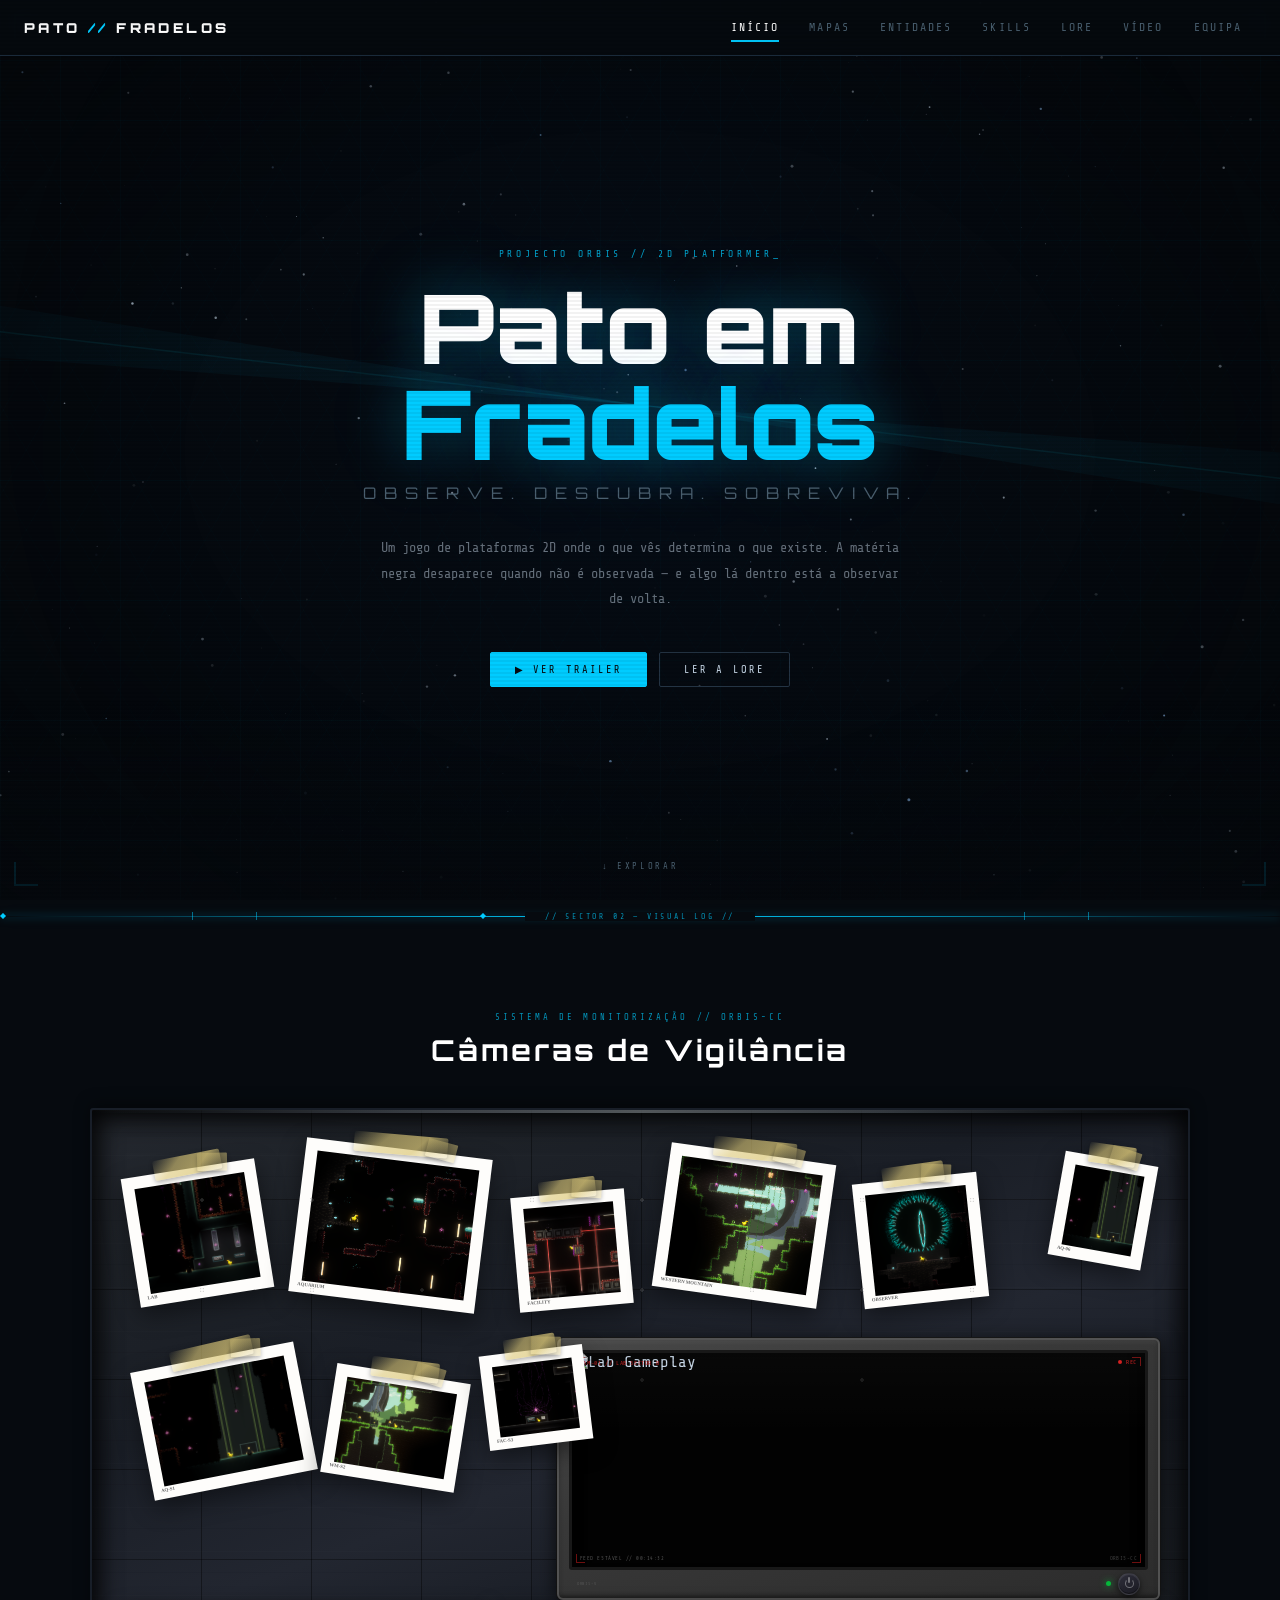
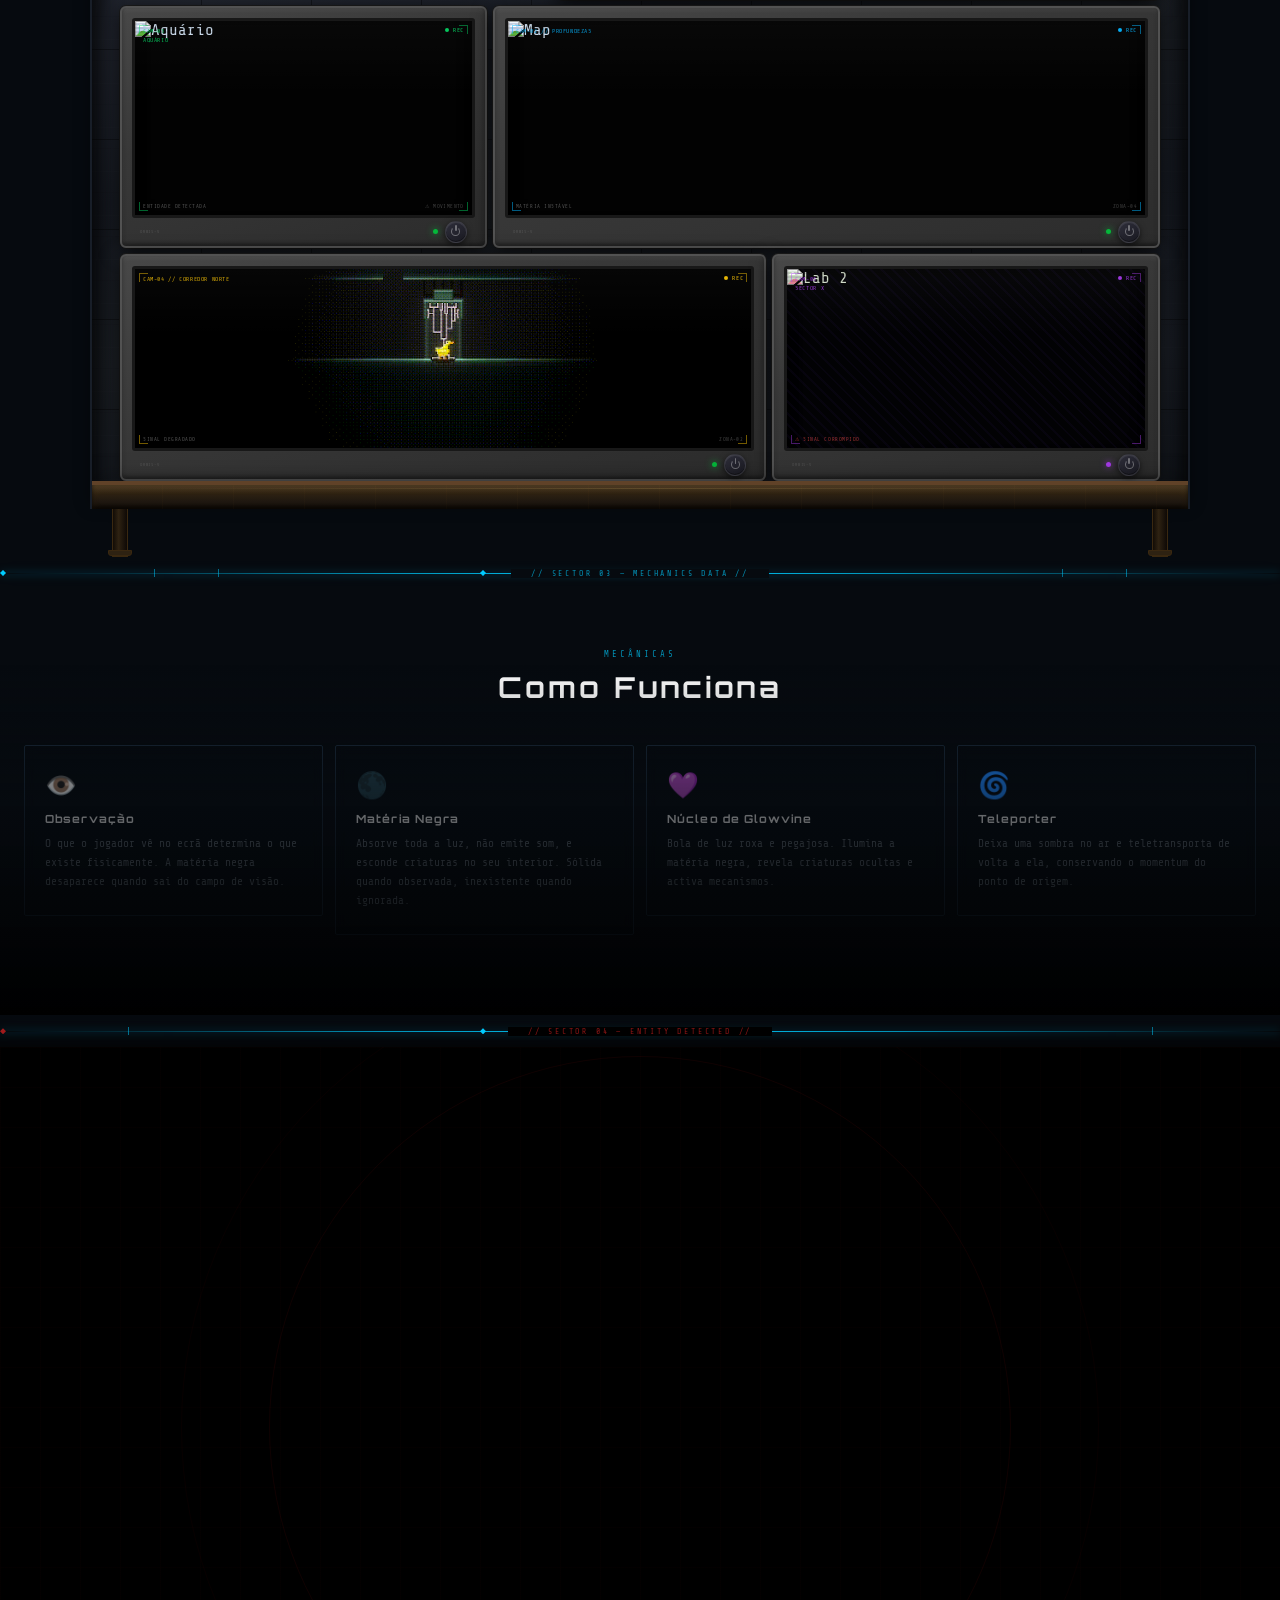
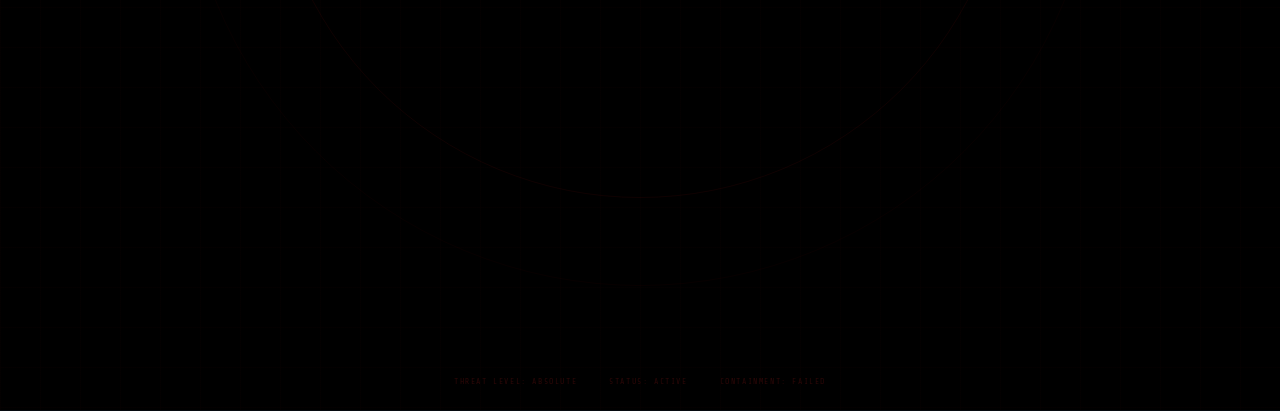
==== commit 2c571104: "Index Update and Lore Update Adjusts on the Lore Page and Index Page" ====
--- a/index.html
+++ b/index.html
@@ -1475,7 +1475,7 @@
     const spr     = document.getElementById('spr-open');
     const ctx     = oc.getContext('2d');
     const FRAMES  = 13;
-    let ang=0, lt=null, opened=false, anim=false;
+    let ang=0, lt=null, opened=false, anim=false, mouseOverWrap=false;
 
     function resizeOC(){ const s=wrap.getBoundingClientRect().width||wrap.offsetWidth; oc.width=s; oc.height=s; }
     resizeOC(); addEventListener('resize', resizeOC);
@@ -1495,6 +1495,10 @@
     }
     addEventListener('scroll',onScroll,{passive:true}); onScroll();
 
+    /* Mouse enter/leave para rodar mais rápido */
+    wrap.addEventListener('mouseenter', ()=>{ mouseOverWrap=true; });
+    wrap.addEventListener('mouseleave', ()=>{ mouseOverWrap=false; });
+
     /* pupil tracking */
     addEventListener('mousemove',e=>{
       if(!opened)return;
@@ -1510,10 +1514,11 @@
       if(!opened){requestAnimationFrame(animEye);return;}
       if(!lt)lt=ts; const dt=ts-lt; lt=ts;
       const c=(ts%4000)/4000;
-      outer.style.filter=`drop-shadow(0 0 ${16+Math.sin(c*Math.PI*2)*12}px rgba(200,20,20,${.28+Math.sin(c*Math.PI*2)*.18}))`;
-      ang=(ang+.4*(dt/16.67))%360; outer.style.transform=`rotate(${ang}deg)`;
-      const gs=.12+Math.sin(c*Math.PI*2)*.06;
-      glow.style.background=`radial-gradient(ellipse 70% 70% at 50% 50%,rgba(120,10,10,${gs}) 0%,transparent 70%)`;
+      const speed = mouseOverWrap ? 1.2 : .4;
+      outer.style.filter=`drop-shadow(0 0 ${18+Math.sin(c*Math.PI*2)*14}px rgba(255,30,30,${.35+Math.sin(c*Math.PI*2)*.22}))`;
+      ang=(ang+speed*(dt/16.67))%360; outer.style.transform=`rotate(${ang}deg)`;
+      const gs=.18+Math.sin(c*Math.PI*2)*.08;
+      glow.style.background=`radial-gradient(ellipse 70% 70% at 50% 50%,rgba(180,20,20,${gs}) 0%,transparent 70%)`;
       requestAnimationFrame(animEye);
     }
     requestAnimationFrame(animEye);
@@ -1523,23 +1528,23 @@
       if(!spr.naturalWidth)return;
       const s=oc.width, fw=spr.naturalWidth/FRAMES, fh=spr.naturalHeight;
       ctx.clearRect(0,0,s,s);
-      const gA=.1+p*.5;
+      const gA=.15+p*.6;
       const g=ctx.createRadialGradient(s/2,s/2,s*.07,s/2,s/2,s*.62);
-      g.addColorStop(0,`rgba(255,60,60,${gA})`); g.addColorStop(.4,`rgba(200,30,30,${gA*.4})`); g.addColorStop(1,'transparent');
+      g.addColorStop(0,`rgba(255,70,70,${gA})`); g.addColorStop(.4,`rgba(220,40,40,${gA*.5})`); g.addColorStop(1,'transparent');
       ctx.fillStyle=g; ctx.fillRect(0,0,s,s);
       ctx.drawImage(spr,f*fw,0,fw,fh,0,0,s,s);
       if(p>.6){
         const rA=(p-.6)/.4;
-        ctx.strokeStyle=`rgba(255,80,40,${rA*.42})`; ctx.lineWidth=4*rA; ctx.shadowBlur=20*rA; ctx.shadowColor='rgba(255,60,30,.8)';
+        ctx.strokeStyle=`rgba(255,100,50,${rA*.5})`; ctx.lineWidth=4*rA; ctx.shadowBlur=20*rA; ctx.shadowColor='rgba(255,80,40,.9)';
         ctx.beginPath(); ctx.arc(s/2,s/2,s*.46,0,Math.PI*2); ctx.stroke();
-        ctx.shadowBlur=0; ctx.strokeStyle=`rgba(200,30,30,${rA*.2})`; ctx.lineWidth=2*rA;
+        ctx.shadowBlur=0; ctx.strokeStyle=`rgba(220,40,40,${rA*.3})`; ctx.lineWidth=2*rA;
         ctx.beginPath(); ctx.arc(s/2,s/2,s*.48,0,Math.PI*2); ctx.stroke();
       }
     }
 
     /* run animation */
     function run(){
-      if(anim||opened)return;
+      if(anim)return;
       anim=true; resizeOC(); drawFrame(0,0);
       let f=0;
       const iv=setInterval(()=>{
@@ -1554,7 +1559,7 @@
               outer.style.opacity='1'; pupil.style.opacity='1';
               opened=true; anim=false;
               txt.classList.add('show');
-              glow.style.background='radial-gradient(ellipse 70% 70% at 50% 50%,rgba(120,10,10,.15) 0%,transparent 70%)';
+              glow.style.background='radial-gradient(ellipse 70% 70% at 50% 50%,rgba(180,20,20,.2) 0%,transparent 70%)';
             },400);
           },200);
         }
@@ -1563,7 +1568,10 @@
 
     const io=new IntersectionObserver(en=>{ if(en[0].isIntersecting&&!opened&&!anim) setTimeout(run,1800); },{threshold:.35});
     io.observe(wrap);
-    wrap.addEventListener('click',()=>location.href='pages/observer.html');
+    wrap.addEventListener('click',()=>{
+      if(opened) location.href='pages/observer.html';
+      else if(!anim) run();
+    });
     if(wrap.getBoundingClientRect().top<innerHeight*.6) setTimeout(run,500);
   })();
   </script>
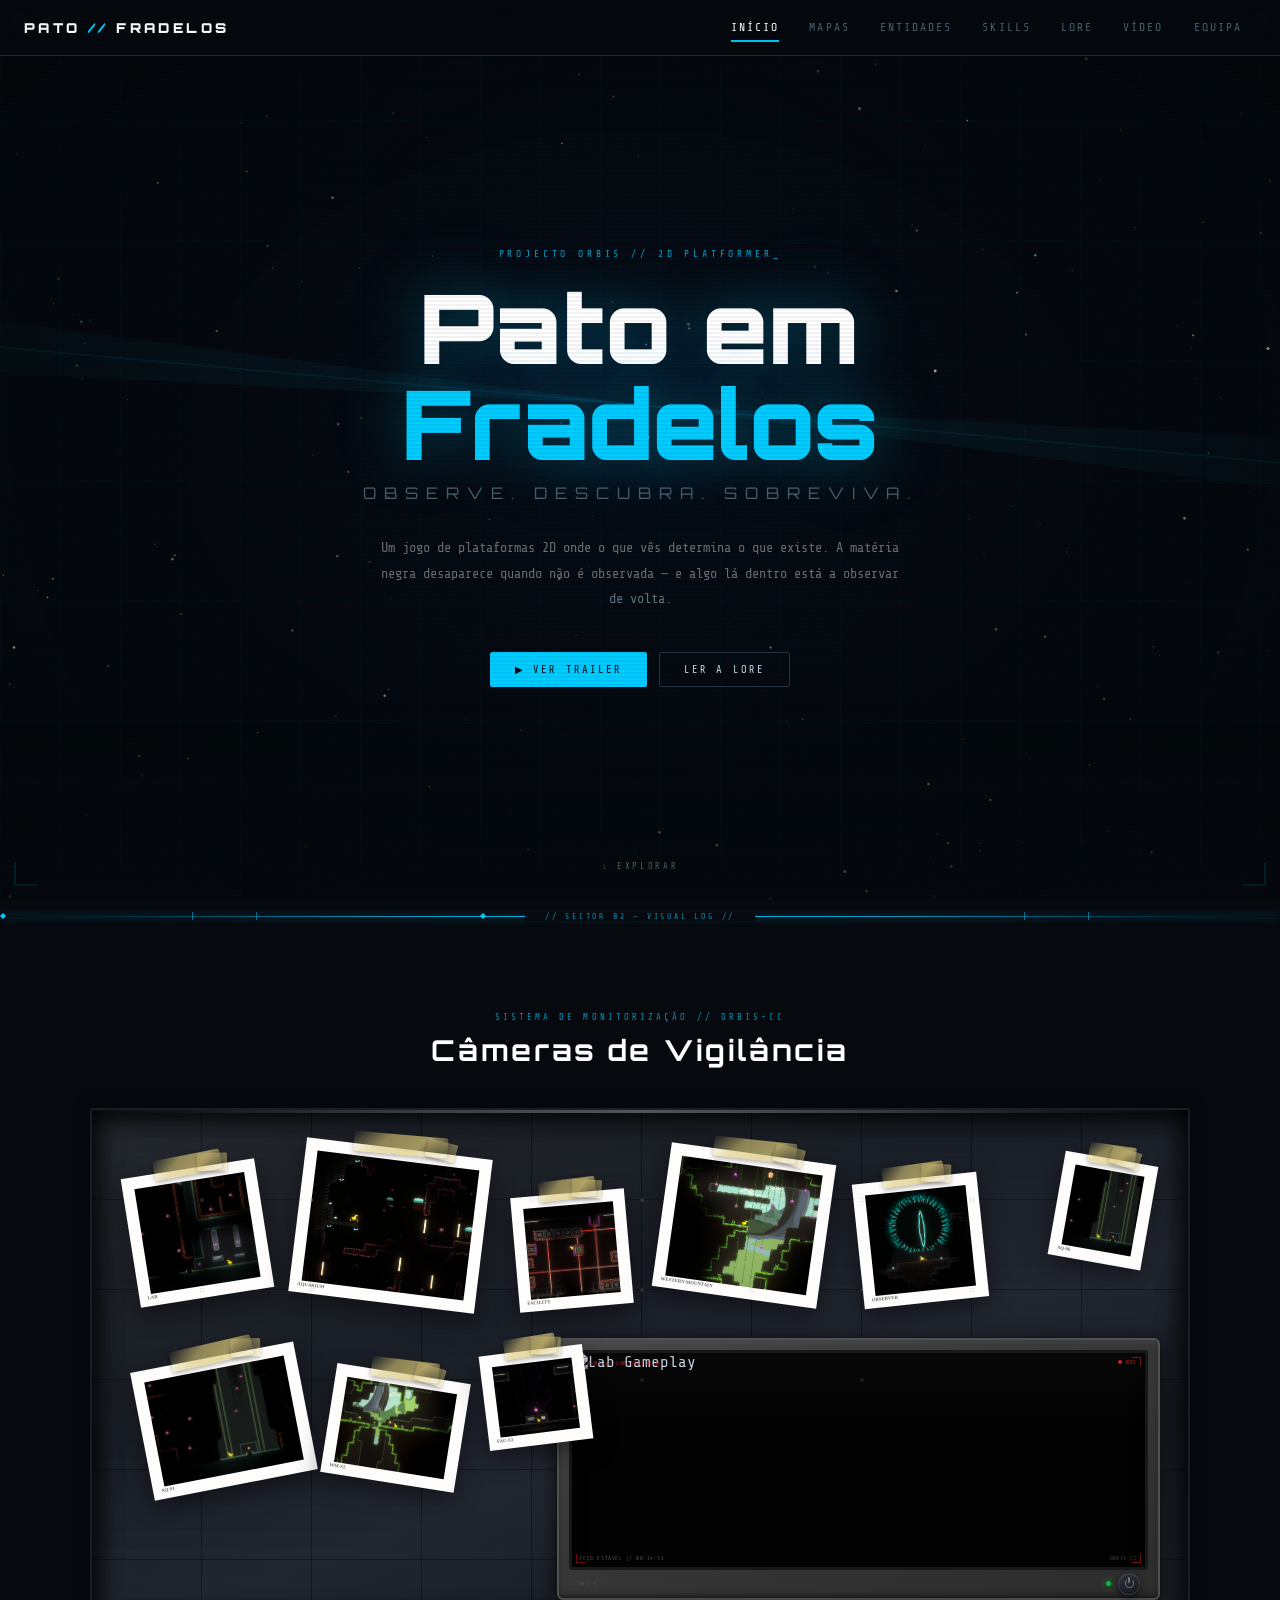
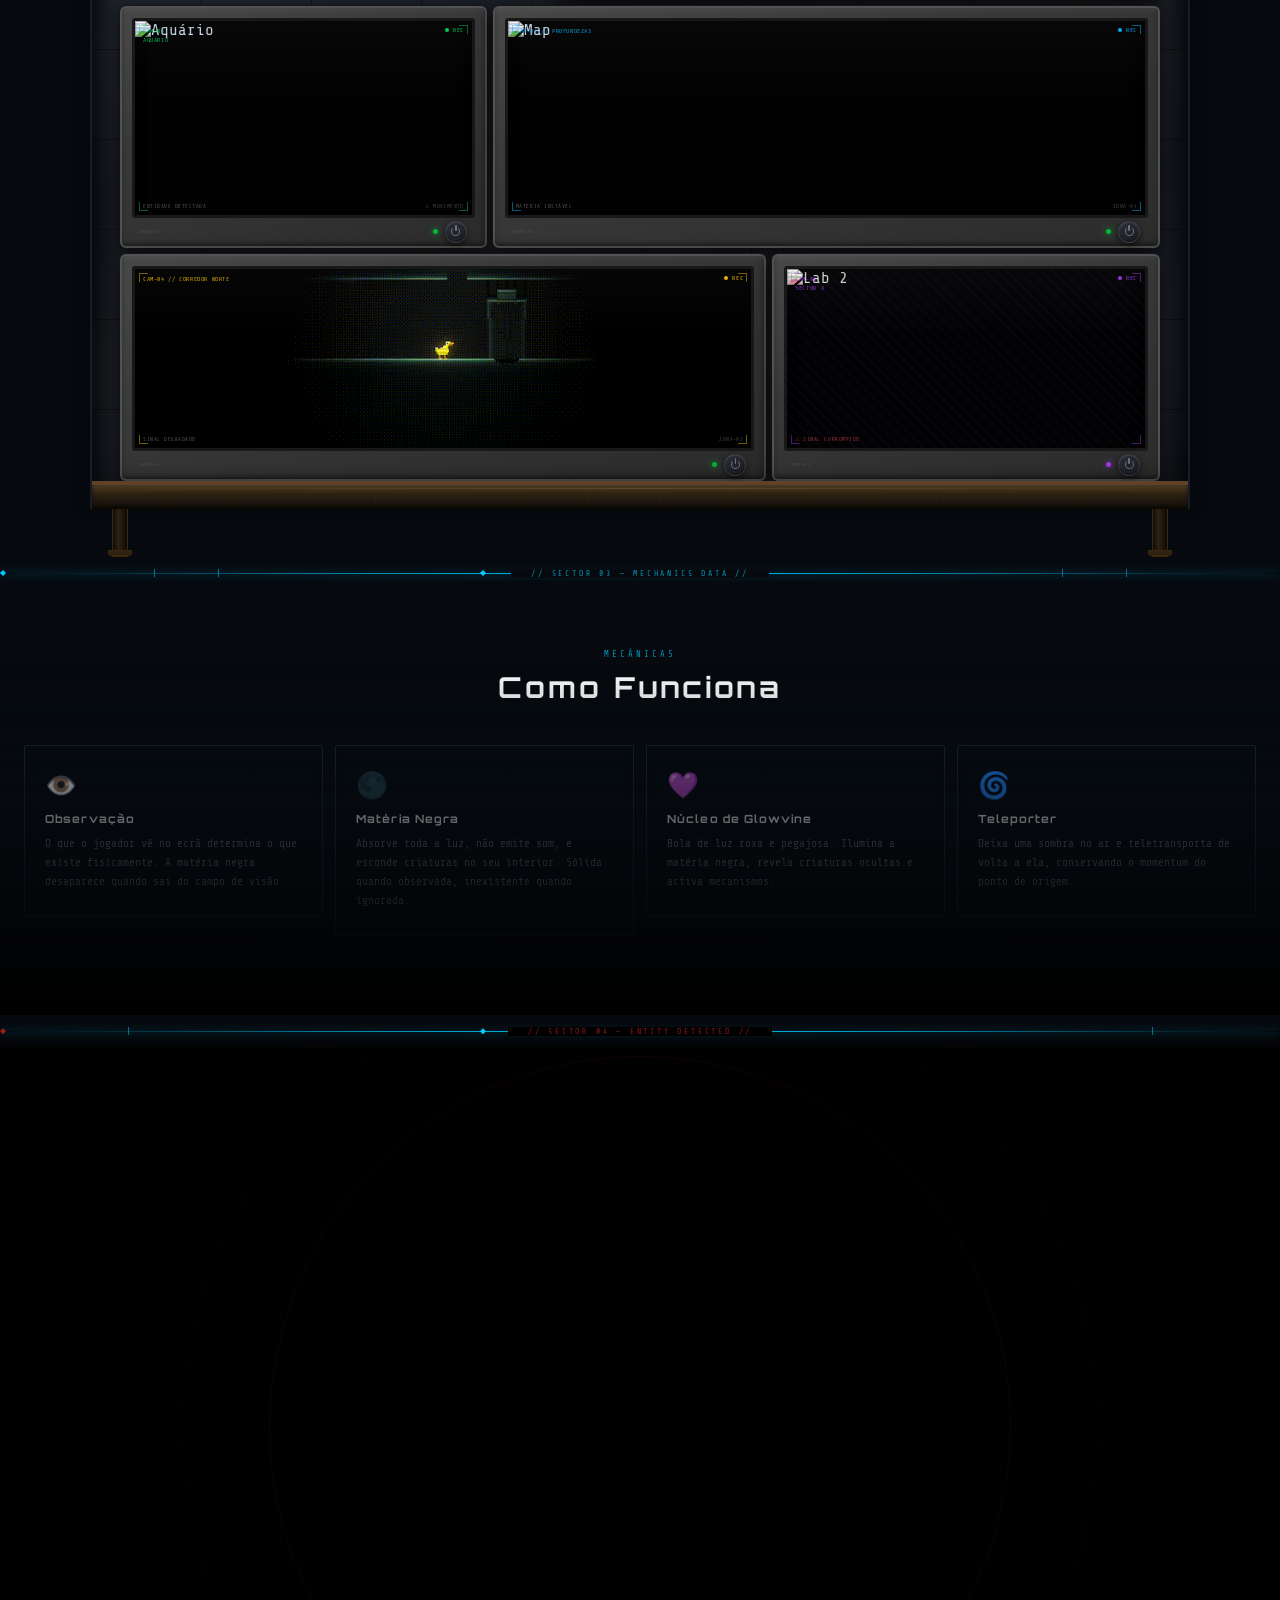
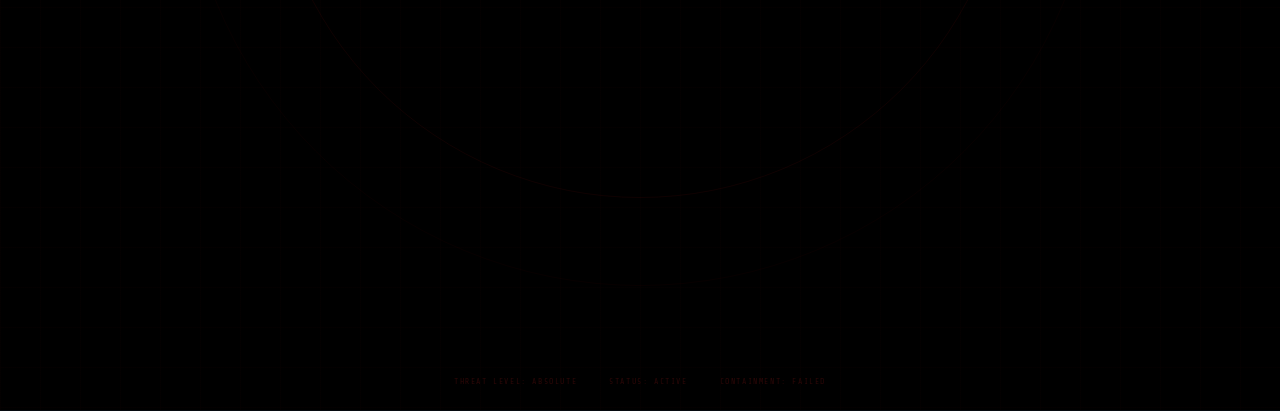
==== commit 3a355c00: "Solved Bug Index Observer" ====
--- a/index.html
+++ b/index.html
@@ -1065,8 +1065,8 @@
     <div id="obs-wrap">
       <div id="obs-ring"></div>
       <canvas id="obs-canvas"></canvas>
-      <img id="obs-outer" src="assets/observer/ObserverRedFront.png" alt="">
-      <div id="obs-pupil-wrap"><img src="assets/observer/ObserverRedFrontPupil.png" alt=""></div>
+      <img id="obs-outer" src="assets/Observer/ObserverRedFront.png" alt="">
+      <div id="obs-pupil-wrap"><img src="assets/Observer/ObserverRedFrontPupil.png" alt=""></div>
     </div>
     <div id="obs-text">
       <div class="lore-tag">Entidade Classificada // ORBIS-07</div>
@@ -1082,7 +1082,7 @@
   </section>
 
   <!-- sprite preloads -->
-  <img id="spr-open" src="assets/observer/Observer-Open.png" style="display:none" alt="">
+  <img id="spr-open" src="assets/Observer/Observer-Open.png" style="display:none" alt="">
 
   <!-- ══════════════════════════════════════
        JS — TV POWER BUTTONS (animação real do maps.html)
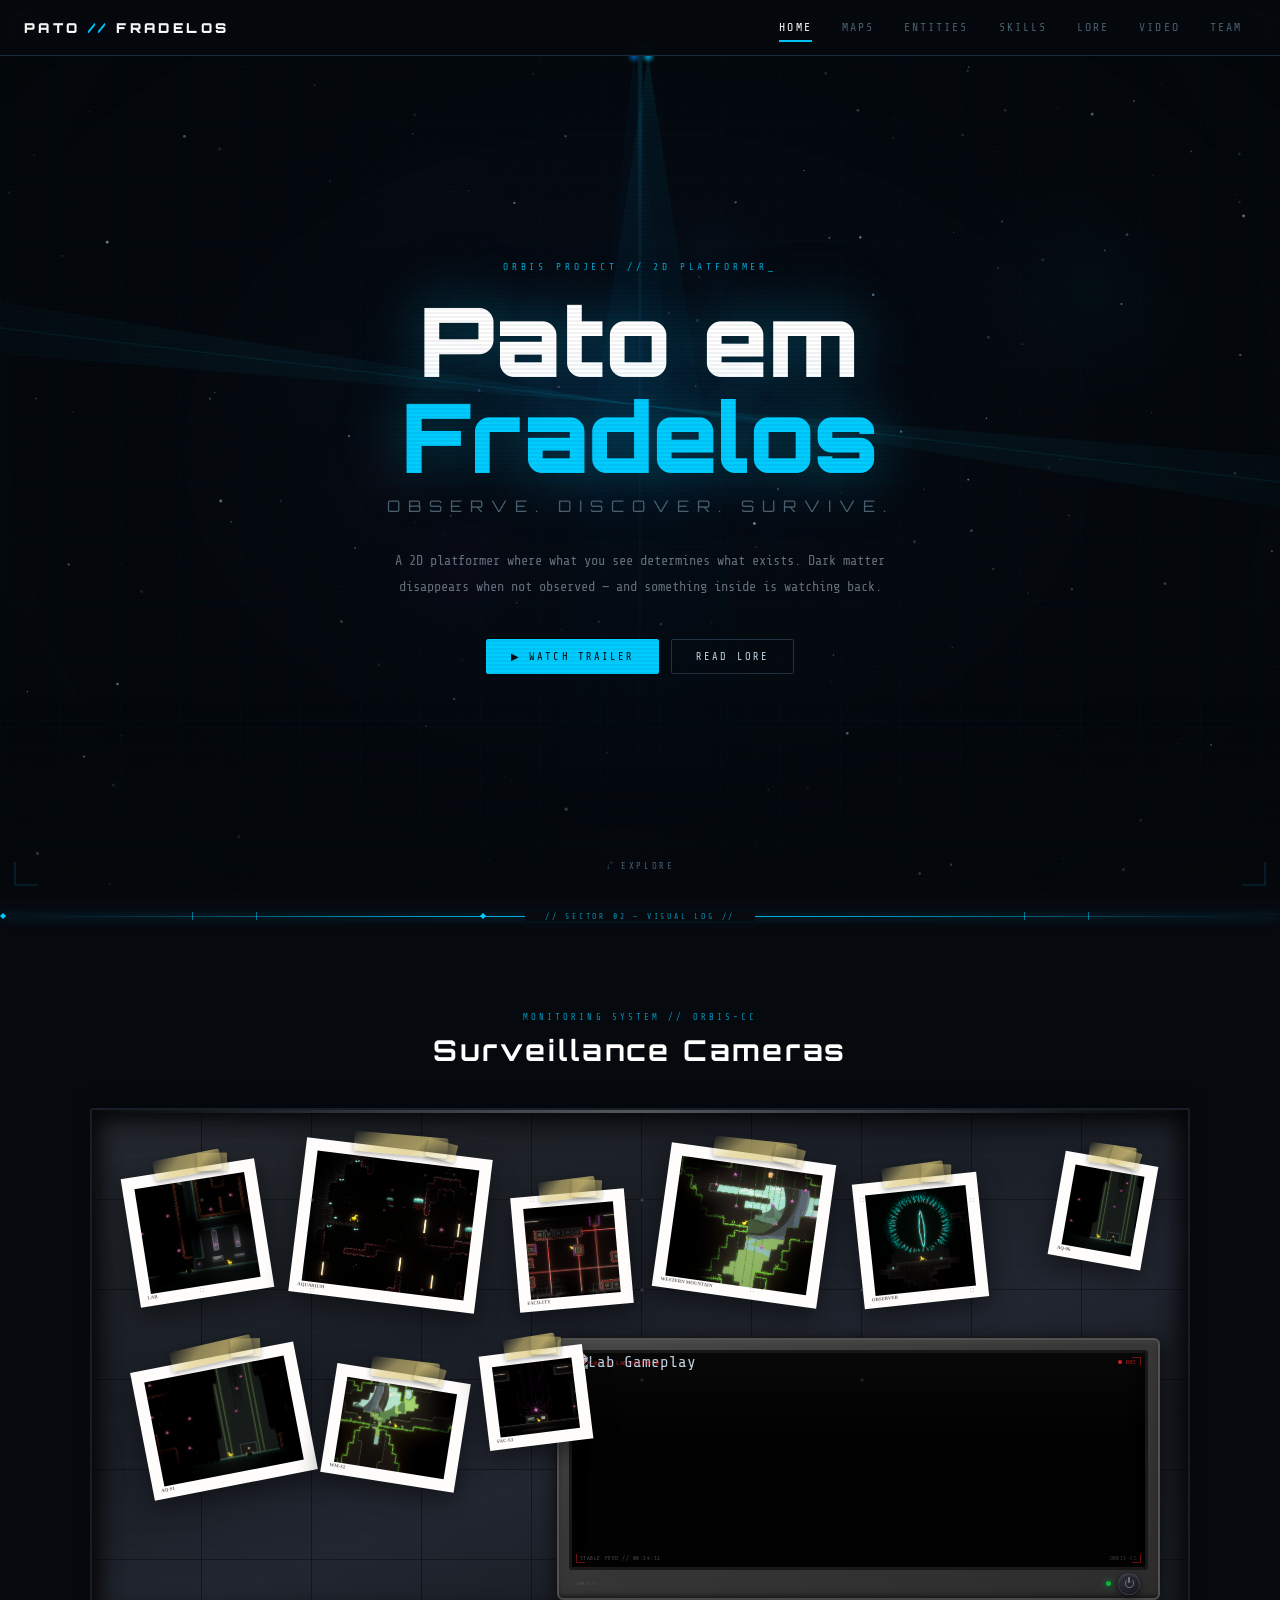
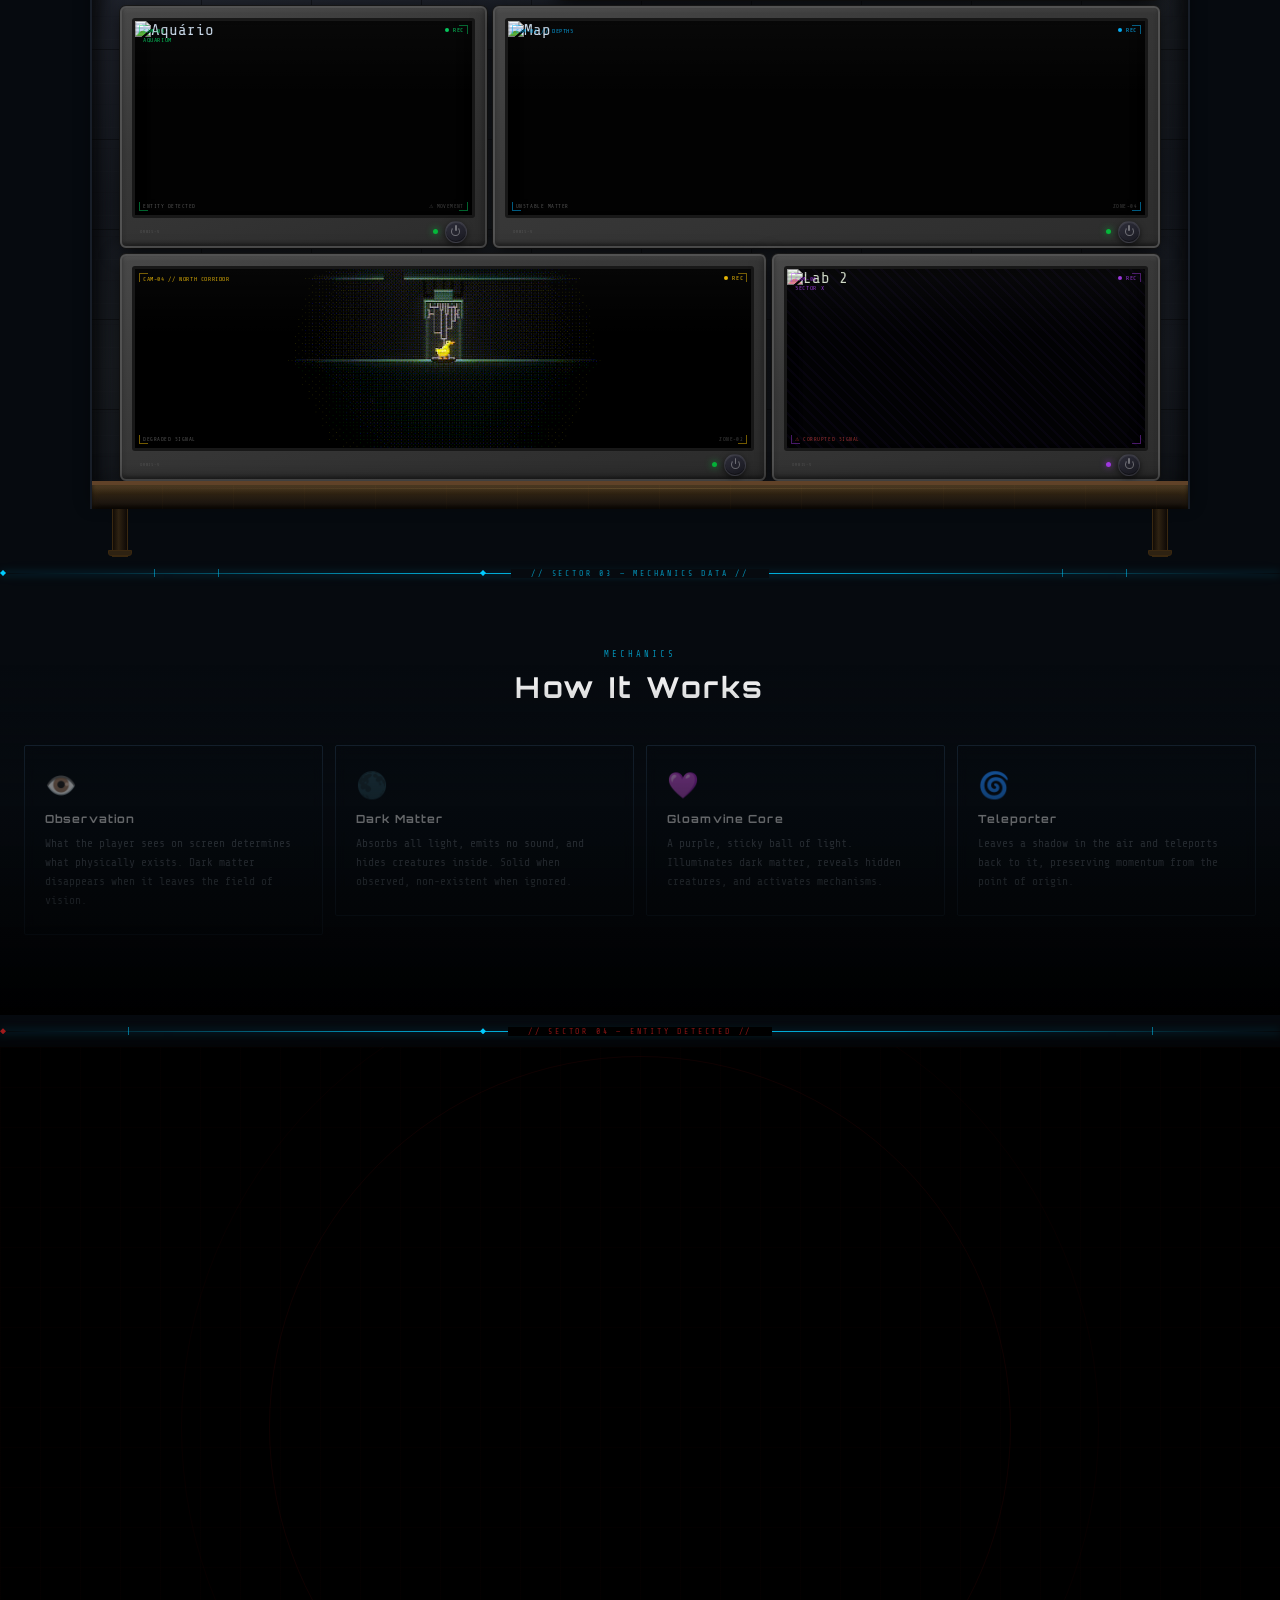
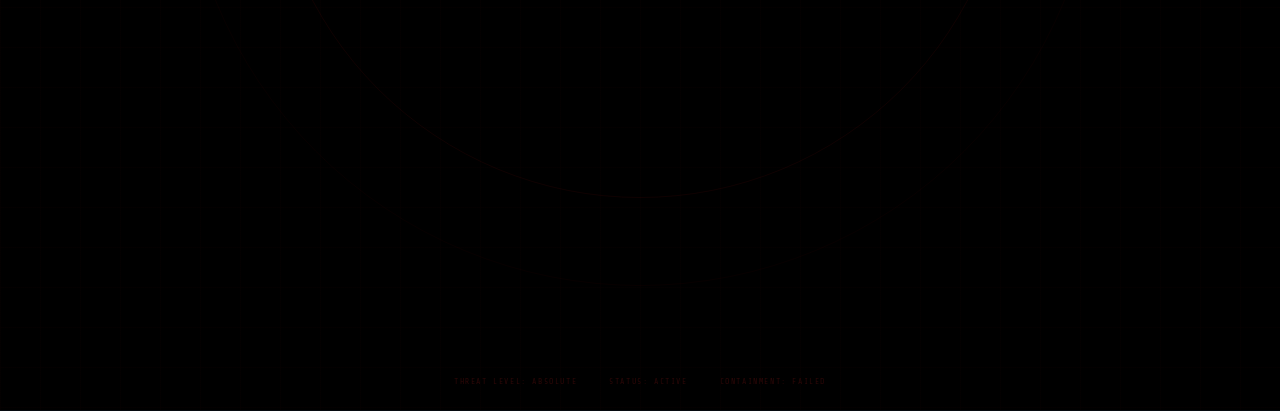
==== commit c32612cd: "Text/Maps Design Changes Background Rework in Maps and All the Text is Now in English" ====
--- a/index.html
+++ b/index.html
@@ -1,5 +1,5 @@
 <!DOCTYPE html>
-<html lang="pt">
+<html lang="en">
 <head>
   <link rel="icon" type="image/png" sizes="80x80" href="favicon.ico">
   <link rel="shortcut icon" type="image/x-icon" href="favicon.ico">
@@ -32,7 +32,7 @@
 
     html { scroll-behavior: smooth; font-size: 16px; }
 
-    /* Body com fundo base — o canvas fixed vai por cima */
+    /* Body with base background — the fixed canvas goes on top */
     body {
       background: var(--bg);
       color: var(--text);
@@ -42,7 +42,7 @@
       cursor: crosshair;
     }
 
-    /* Scanlines CRT */
+    /* CRT Scanlines */
     body::after {
       content: '';
       position: fixed; inset: 0;
@@ -55,9 +55,9 @@
     ::-webkit-scrollbar-thumb { background:var(--cyan); border-radius:3px; }
 
     /* ══════════════════════════════════════════
-       FUNDO — canvas único fixo que cobre tudo
-       Todas as secções TÊM de ser transparentes
-       para este canvas aparecer atrás de tudo
+       BACKGROUND — single fixed canvas covering all
+       All sections MUST be transparent
+       for this canvas to appear behind everything
     ══════════════════════════════════════════ */
     #bg-canvas {
       position: fixed; top:0; left:0;
@@ -65,7 +65,7 @@
       pointer-events:none; z-index:0;
     }
 
-    /* Holofote + feixe vertical */
+    /* Spotlight + vertical beam */
     #spotlight-canvas {
       position: fixed; top:0; left:0;
       width:100%; height:100%;
@@ -101,14 +101,14 @@
     .ds::after { content:''; position:absolute; top:-100px; left:0; width:1px; height:90px; background:linear-gradient(to bottom,transparent,var(--cyan),transparent); animation:dsFlow var(--d,4s) linear infinite; animation-delay:var(--dl,0s); }
     @keyframes dsFlow { from{top:-100px} to{top:100%} }
 
-    /* Vinheta */
+    /* Vignette */
     #vignette {
       position:fixed; inset:0; pointer-events:none; z-index:1;
       background: radial-gradient(ellipse at 50% 50%, transparent 50%, rgba(0,0,0,0.35) 100%);
     }
 
     /* ══════════════════════════════════════════
-       OVERLAY SCROLL PRETO (para o observer)
+       BLACK OVERLAY (for observer)
     ══════════════════════════════════════════ */
     #dark-overlay {
       position:fixed; inset:0; background:#000;
@@ -662,26 +662,26 @@
   <nav class="navbar" id="main-navbar">
     <a href="index.html" class="navbar__logo">PATO <span>//</span> FRADELOS</a>
     <ul class="navbar__links">
-      <li><a href="index.html" class="active">Início</a></li>
-      <li><a href="pages/maps.html">Mapas</a></li>
-      <li><a href="pages/entities.html">Entidades</a></li>
+      <li><a href="index.html" class="active">Home</a></li>
+      <li><a href="pages/maps.html">Maps</a></li>
+      <li><a href="pages/entities.html">Entities</a></li>
       <li><a href="pages/skills.html">Skills</a></li>
       <li><a href="pages/lore.html">Lore</a></li>
-      <li><a href="pages/video.html">Vídeo</a></li>
-      <li><a href="pages/team.html">Equipa</a></li>
+      <li><a href="pages/video.html">Video</a></li>
+      <li><a href="pages/team.html">Team</a></li>
     </ul>
     <button class="navbar__hamburger" aria-label="Menu" id="burger">
       <span></span><span></span><span></span>
     </button>
   </nav>
   <div class="navbar__mobile-menu" id="mobile-menu">
-    <a href="index.html">Início</a>
-    <a href="pages/maps.html">Mapas</a>
-    <a href="pages/entities.html">Entidades</a>
+    <a href="index.html">Home</a>
+    <a href="pages/maps.html">Maps</a>
+    <a href="pages/entities.html">Entities</a>
     <a href="pages/skills.html">Skills</a>
     <a href="pages/lore.html">Lore</a>
-    <a href="pages/video.html">Vídeo</a>
-    <a href="pages/team.html">Equipa</a>
+    <a href="pages/video.html">Video</a>
+    <a href="pages/team.html">Team</a>
   </div>
 
   <!-- ── FUNDO: canvas estrelas + nebulosas ── -->
@@ -706,20 +706,20 @@
   <section class="hero" style="padding-top:calc(var(--nav-height) + 40px)">
     <div class="hero__grid"></div>
     <div class="hero__content">
-      <div class="hero__eyebrow">Projecto ORBIS // 2D Platformer</div>
+      <div class="hero__eyebrow">ORBIS Project // 2D Platformer</div>
       <h1 class="hero__title">Pato em<br><span>Fradelos</span></h1>
-      <p class="hero__subtitle">Observe. Descubra. Sobreviva.</p>
+      <p class="hero__subtitle">Observe. Discover. Survive.</p>
       <p class="hero__desc">
-        Um jogo de plataformas 2D onde o que vês determina o que existe.
-        A matéria negra desaparece quando não é observada — e algo lá dentro
-        está a observar de volta.
+        A 2D platformer where what you see determines what exists.
+        Dark matter disappears when not observed — and something inside
+        is watching back.
       </p>
       <div class="hero__cta">
-        <a href="pages/video.html" class="btn btn--primary">▶ Ver Trailer</a>
-        <a href="pages/lore.html" class="btn btn--outline">Ler a Lore</a>
+        <a href="pages/video.html" class="btn btn--primary">▶ Watch Trailer</a>
+        <a href="pages/lore.html" class="btn btn--outline">Read Lore</a>
       </div>
     </div>
-    <div class="hero__scroll">↓ explorar</div>
+    <div class="hero__scroll">↓ explore</div>
   </section>
 
   <!-- ── DIVISÓRIA: Hero → Galeria ── -->
@@ -738,8 +738,8 @@
   ══════════════════════════════════════ -->
   <section class="gallery-section">
     <div class="section-header">
-      <div class="section-eyebrow">Sistema de Monitorização // ORBIS-CC</div>
-      <h2 class="section-title">Câmeras de Vigilância</h2>
+      <div class="section-eyebrow">Monitoring System // ORBIS-CC</div>
+      <h2 class="section-title">Surveillance Cameras</h2>
     </div>
 
     <div class="metal-room">
@@ -853,7 +853,7 @@
                     <div class="tv__hud">
                       <div class="tv__hud-tl" style="color:rgba(220,30,30,0.85)">CAM-01 // LAB SECTOR B</div>
                       <div class="tv__hud-tr" style="color:rgba(220,30,30,0.9)"><div class="tv__rec-dot" style="background:rgba(220,30,30,0.95)"></div>REC</div>
-                      <div class="tv__hud-bl">FEED ESTÁVEL // 00:14:32</div>
+                      <div class="tv__hud-bl">STABLE FEED // 00:14:32</div>
                       <div class="tv__hud-br">ORBIS-CC</div>
                     </div>
                     <div class="tv__corner tv__corner--tl" style="border-color:rgba(220,30,30,0.5)"></div>
@@ -882,10 +882,10 @@
                     <div class="tv__scanlines"></div>
                     <div class="tv__off-overlay"><canvas></canvas></div>
                     <div class="tv__hud">
-                      <div class="tv__hud-tl" style="color:rgba(0,220,100,0.8)">CAM-03<br>AQUÁRIO</div>
+                      <div class="tv__hud-tl" style="color:rgba(0,220,100,0.8)">CAM-03<br>AQUARIUM</div>
                       <div class="tv__hud-tr" style="color:rgba(0,220,100,0.9)"><div class="tv__rec-dot" style="background:rgba(0,220,100,0.9);animation-delay:0.7s"></div>REC</div>
-                      <div class="tv__hud-bl">ENTIDADE DETECTADA</div>
-                      <div class="tv__hud-br">⚠ MOVIMENTO</div>
+                      <div class="tv__hud-bl">ENTITY DETECTED</div>
+                      <div class="tv__hud-br">⚠ MOVEMENT</div>
                     </div>
                     <div class="tv__corner tv__corner--tl" style="border-color:rgba(0,220,100,0.45)"></div>
                     <div class="tv__corner tv__corner--tr" style="border-color:rgba(0,220,100,0.45)"></div>
@@ -909,10 +909,10 @@
                     <div class="tv__scanlines"></div>
                     <div class="tv__off-overlay"><canvas></canvas></div>
                     <div class="tv__hud">
-                      <div class="tv__hud-tl" style="color:rgba(0,180,255,0.8)">CAM-02 // PROFUNDEZAS</div>
+                      <div class="tv__hud-tl" style="color:rgba(0,180,255,0.8)">CAM-02 // DEPTHS</div>
                       <div class="tv__hud-tr" style="color:rgba(0,180,255,0.9)"><div class="tv__rec-dot" style="background:rgba(0,180,255,0.95);animation-delay:0.5s"></div>REC</div>
-                      <div class="tv__hud-bl">MATÉRIA INSTÁVEL</div>
-                      <div class="tv__hud-br">ZONA-04</div>
+                      <div class="tv__hud-bl">UNSTABLE MATTER</div>
+                      <div class="tv__hud-br">ZONE-04</div>
                     </div>
                     <div class="tv__corner tv__corner--tl" style="border-color:rgba(0,180,255,0.5)"></div>
                     <div class="tv__corner tv__corner--tr" style="border-color:rgba(0,180,255,0.5)"></div>
@@ -940,10 +940,10 @@
                     <div class="tv__scanlines"></div>
                     <div class="tv__off-overlay"><canvas></canvas></div>
                     <div class="tv__hud">
-                      <div class="tv__hud-tl" style="color:rgba(255,200,0,0.8)">CAM-04 // CORREDOR NORTE</div>
+                      <div class="tv__hud-tl" style="color:rgba(255,200,0,0.8)">CAM-04 // NORTH CORRIDOR</div>
                       <div class="tv__hud-tr" style="color:rgba(255,200,0,0.9)"><div class="tv__rec-dot" style="background:rgba(255,200,0,0.9);animation-delay:0.3s"></div>REC</div>
-                      <div class="tv__hud-bl">SINAL DEGRADADO</div>
-                      <div class="tv__hud-br">ZONA-02</div>
+                      <div class="tv__hud-bl">DEGRADED SIGNAL</div>
+                      <div class="tv__hud-br">ZONE-02</div>
                     </div>
                     <div class="tv__corner tv__corner--tl" style="border-color:rgba(255,200,0,0.45)"></div>
                     <div class="tv__corner tv__corner--tr" style="border-color:rgba(255,200,0,0.45)"></div>
@@ -970,7 +970,7 @@
                     <div class="tv__hud">
                       <div class="tv__hud-tl" style="color:rgba(180,60,255,0.75)">CAM-05<br>SECTOR X</div>
                       <div class="tv__hud-tr" style="color:rgba(180,60,255,0.8)"><div class="tv__rec-dot" style="background:rgba(180,60,255,0.85);animation-delay:1.1s"></div>REC</div>
-                      <div class="tv__hud-bl" style="color:rgba(255,80,80,0.6)">⚠ SINAL CORROMPIDO</div>
+                      <div class="tv__hud-bl" style="color:rgba(255,80,80,0.6)">⚠ CORRUPTED SIGNAL</div>
                     </div>
                     <div class="tv__corner tv__corner--tl" style="border-color:rgba(180,60,255,0.4)"></div>
                     <div class="tv__corner tv__corner--tr" style="border-color:rgba(180,60,255,0.4)"></div>
@@ -1021,29 +1021,29 @@
   ══════════════════════════════════════ -->
   <section class="features-section">
     <div class="section-header">
-      <div class="section-eyebrow">Mecânicas</div>
-      <h2 class="section-title">Como Funciona</h2>
+      <div class="section-eyebrow">Mechanics</div>
+      <h2 class="section-title">How It Works</h2>
     </div>
     <div class="features-grid">
       <div class="feature-card">
         <span class="feature-card__icon">👁️</span>
-        <div class="feature-card__title">Observação</div>
-        <p class="feature-card__desc">O que o jogador vê no ecrã determina o que existe fisicamente. A matéria negra desaparece quando sai do campo de visão.</p>
+        <div class="feature-card__title">Observation</div>
+        <p class="feature-card__desc">What the player sees on screen determines what physically exists. Dark matter disappears when it leaves the field of vision.</p>
       </div>
       <div class="feature-card">
         <span class="feature-card__icon">🌑</span>
-        <div class="feature-card__title">Matéria Negra</div>
-        <p class="feature-card__desc">Absorve toda a luz, não emite som, e esconde criaturas no seu interior. Sólida quando observada, inexistente quando ignorada.</p>
+        <div class="feature-card__title">Dark Matter</div>
+        <p class="feature-card__desc">Absorbs all light, emits no sound, and hides creatures inside. Solid when observed, non-existent when ignored.</p>
       </div>
       <div class="feature-card">
         <span class="feature-card__icon">💜</span>
-        <div class="feature-card__title">Núcleo de Glowvine</div>
-        <p class="feature-card__desc">Bola de luz roxa e pegajosa. Ilumina a matéria negra, revela criaturas ocultas e activa mecanismos.</p>
+        <div class="feature-card__title">Gloamvine Core</div>
+        <p class="feature-card__desc">A purple, sticky ball of light. Illuminates dark matter, reveals hidden creatures, and activates mechanisms.</p>
       </div>
       <div class="feature-card">
         <span class="feature-card__icon">🌀</span>
         <div class="feature-card__title">Teleporter</div>
-        <p class="feature-card__desc">Deixa uma sombra no ar e teletransporta de volta a ela, conservando o momentum do ponto de origem.</p>
+        <p class="feature-card__desc">Leaves a shadow in the air and teleports back to it, preserving momentum from the point of origin.</p>
       </div>
     </div>
   </section>
@@ -1069,10 +1069,10 @@
       <div id="obs-pupil-wrap"><img src="assets/Observer/ObserverRedFrontPupil.png" alt=""></div>
     </div>
     <div id="obs-text">
-      <div class="lore-tag">Entidade Classificada // ORBIS-07</div>
-      <div class="lore-name">O OBSERVER</div>
-      <p class="lore-desc">Ele não persegue. Ele observa.<br>E enquanto observa — você existe.</p>
-      <a href="pages/observer.html" class="lore-btn">→ Ficheiro da Entidade</a>
+      <div class="lore-tag">Classified Entity // ORBIS-07</div>
+      <div class="lore-name">THE OBSERVER</div>
+      <p class="lore-desc">It does not chase. It observes.<br>And while it observes — you exist.</p>
+      <a href="pages/observer.html" class="lore-btn">→ Entity File</a>
     </div>
     <div class="obs-ticker">
       <span>THREAT LEVEL: ABSOLUTE</span>
